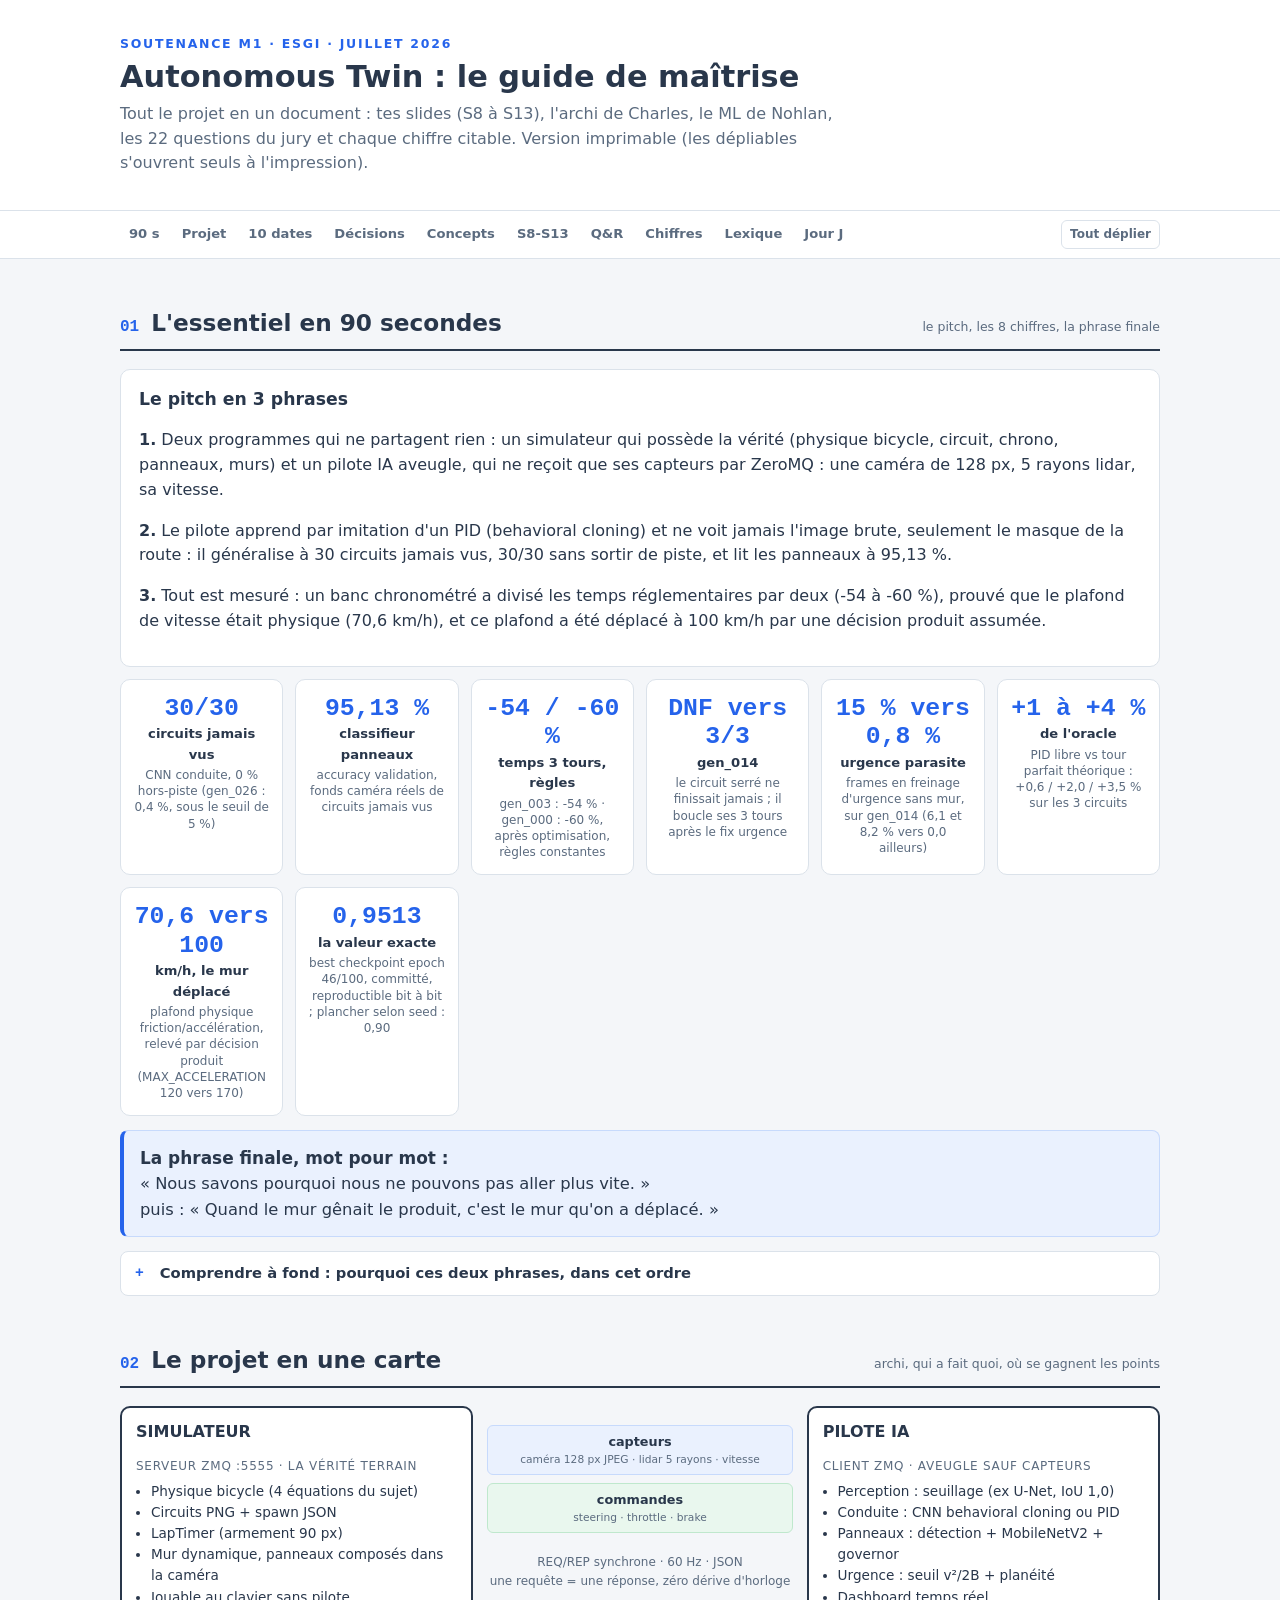
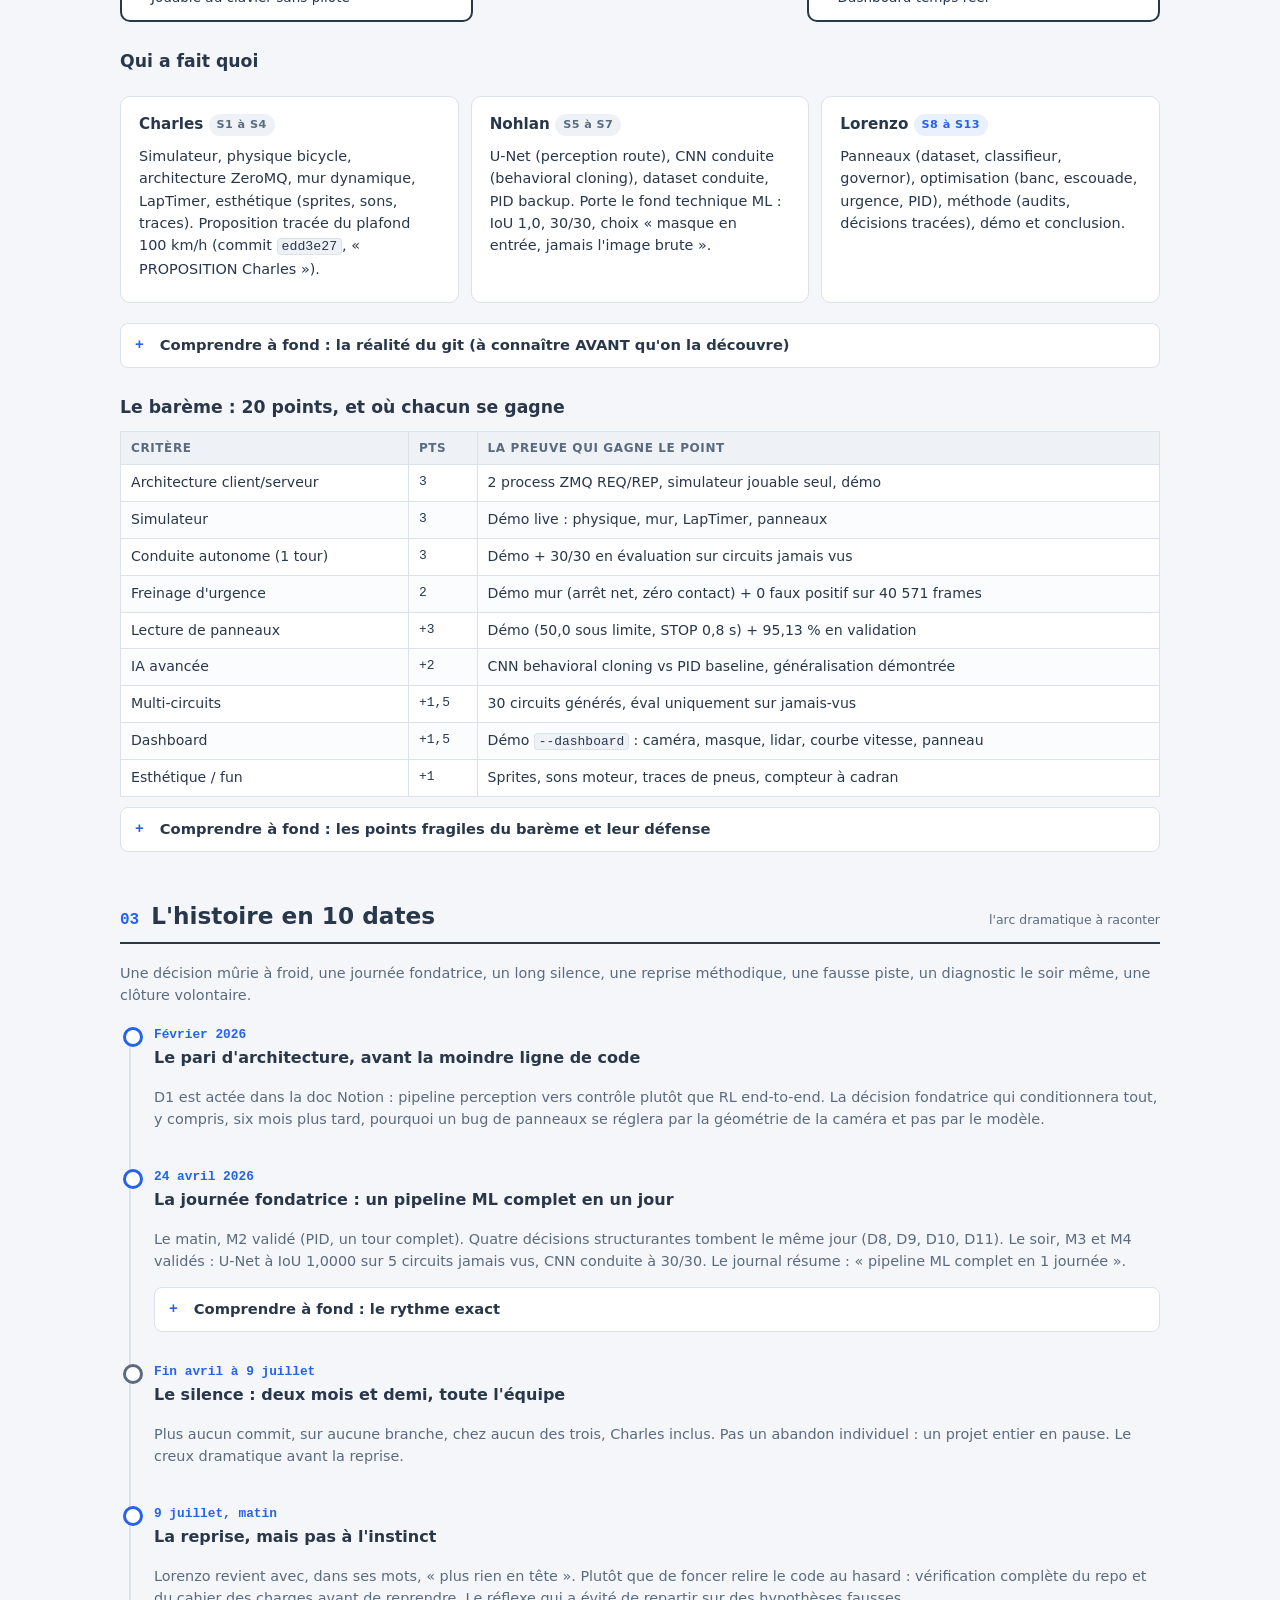
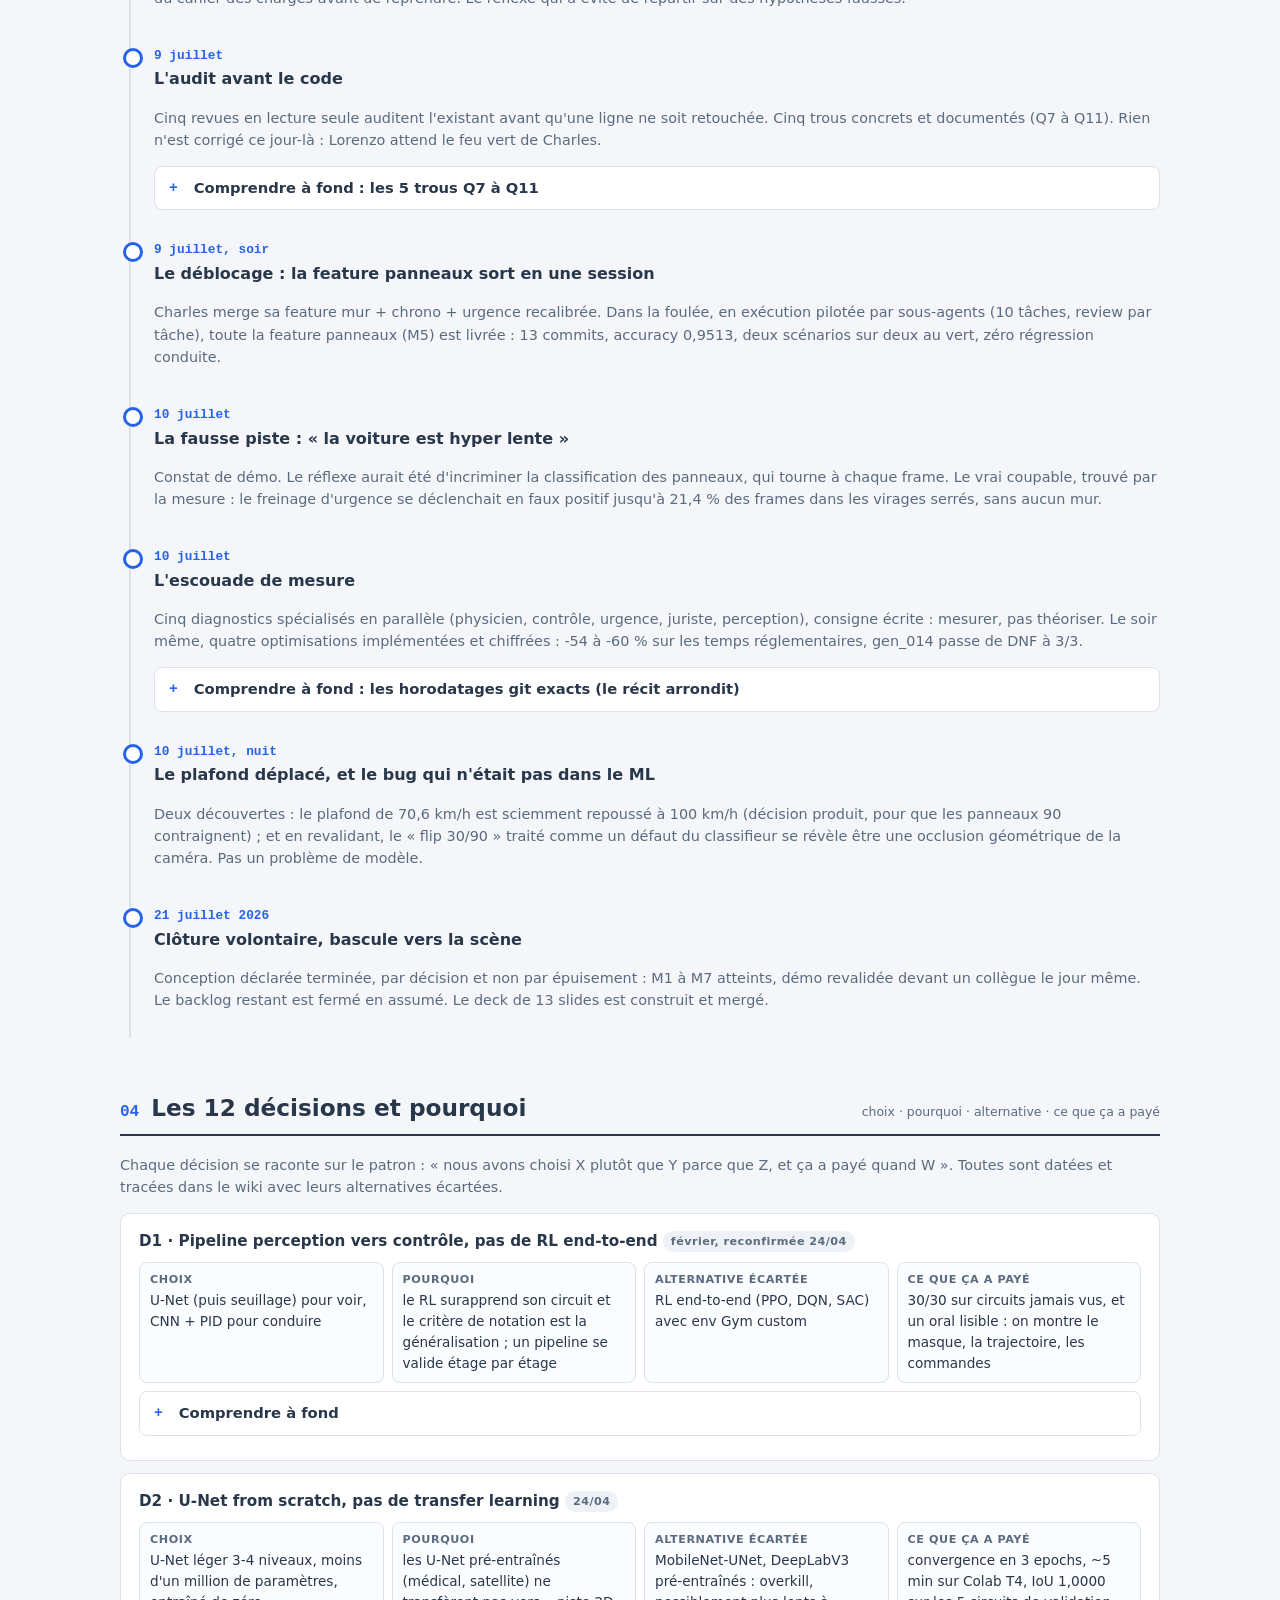
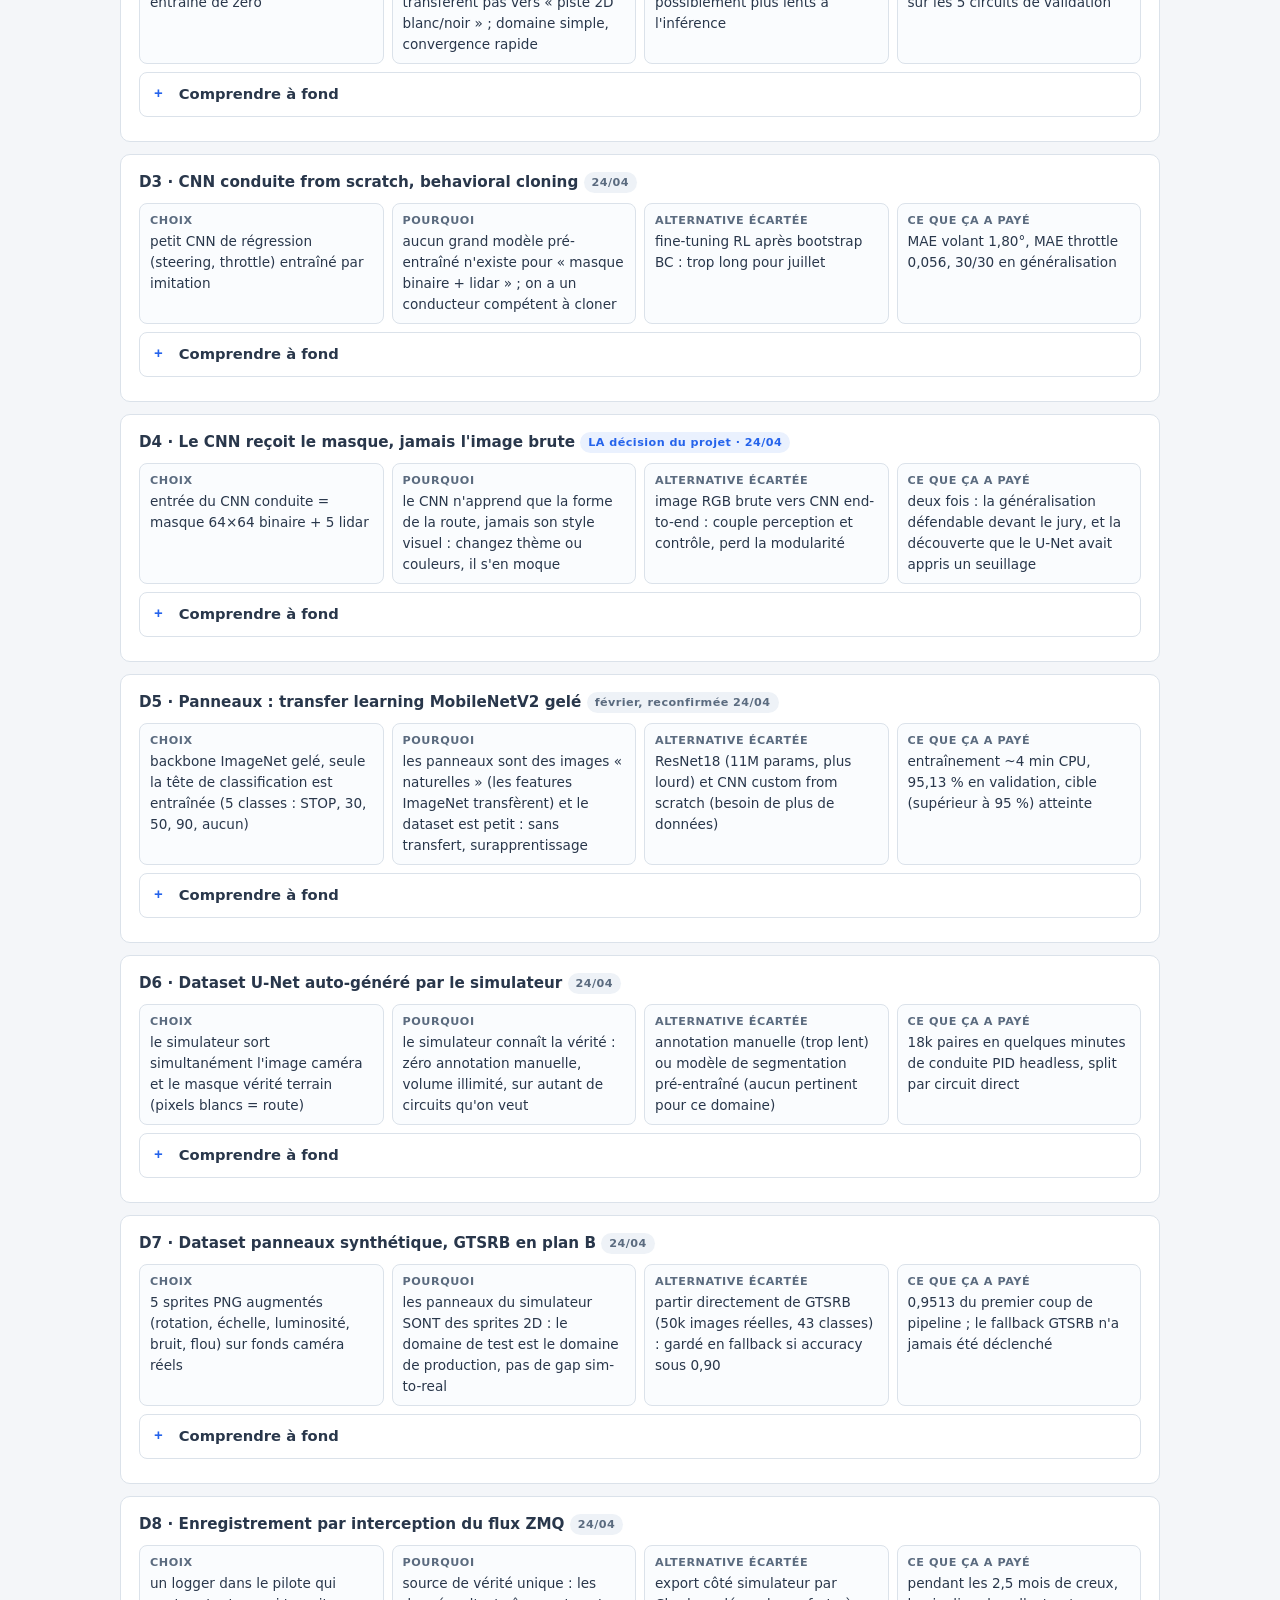
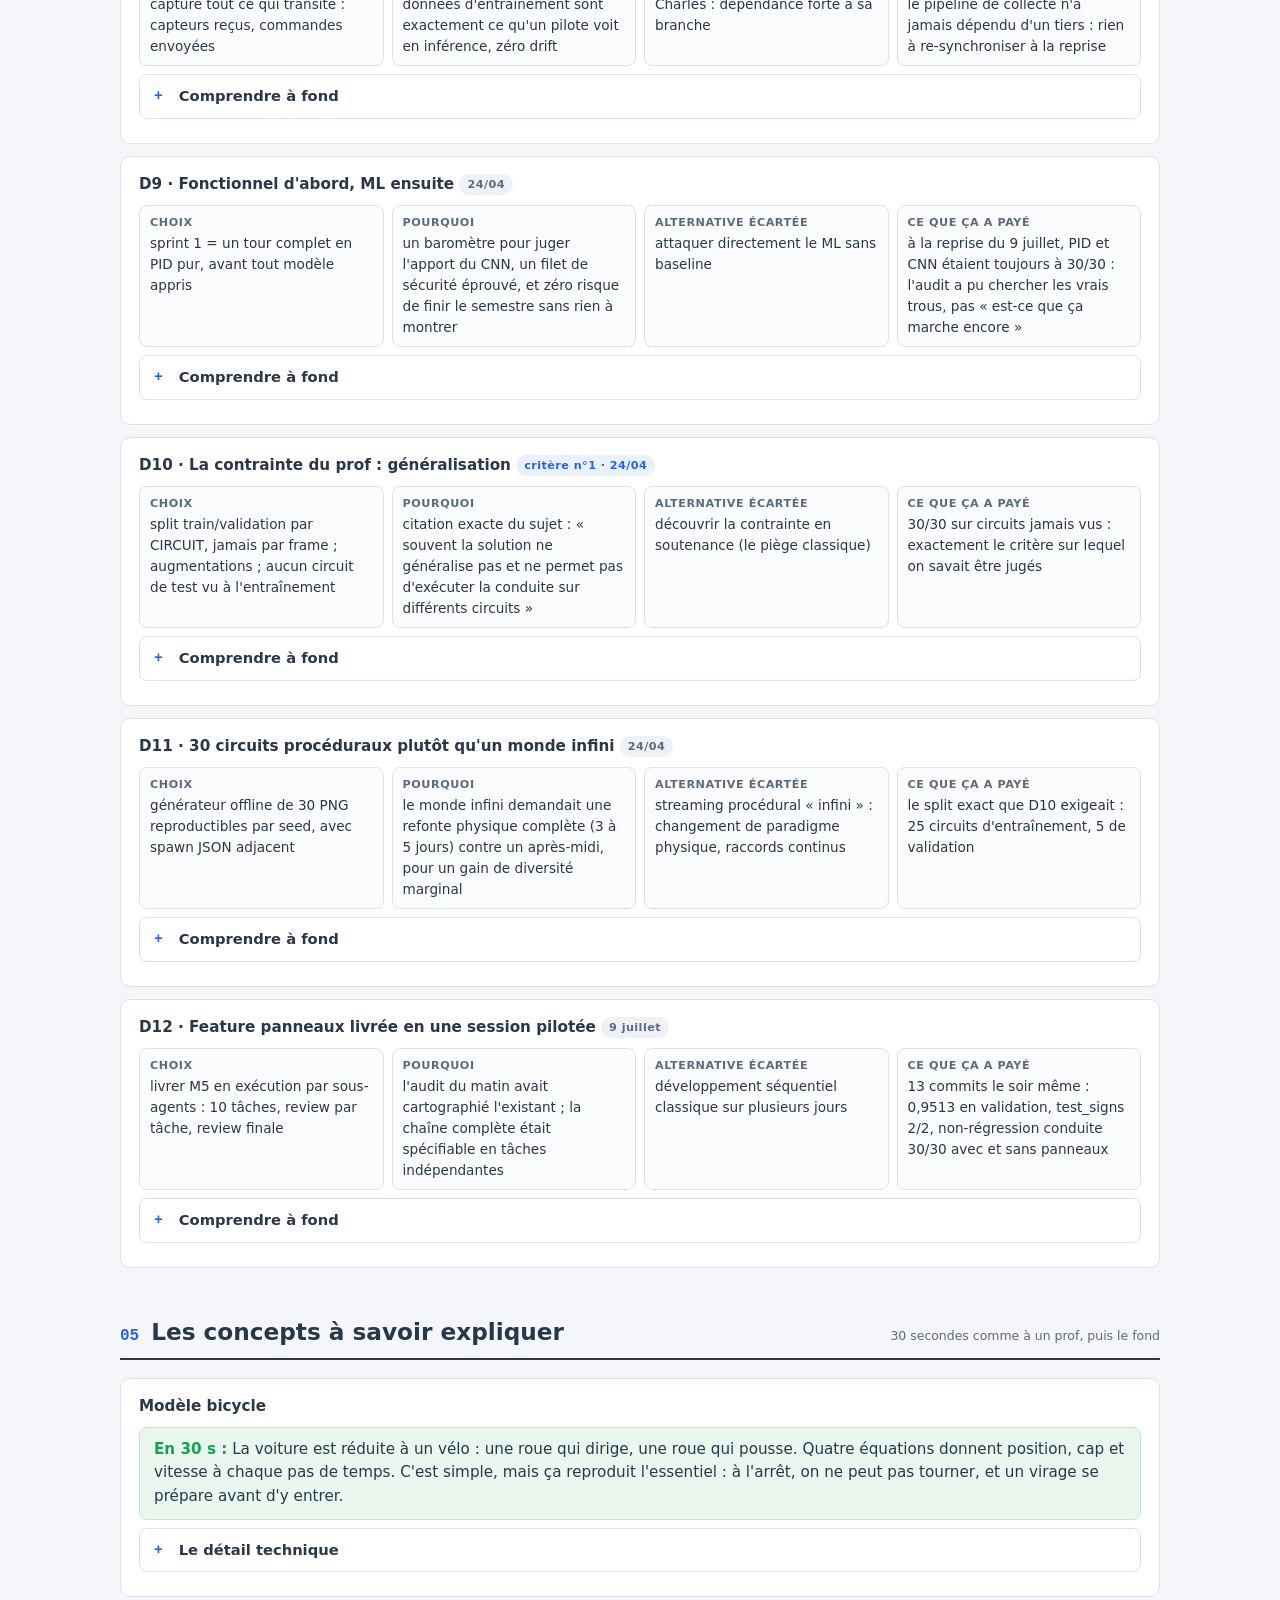
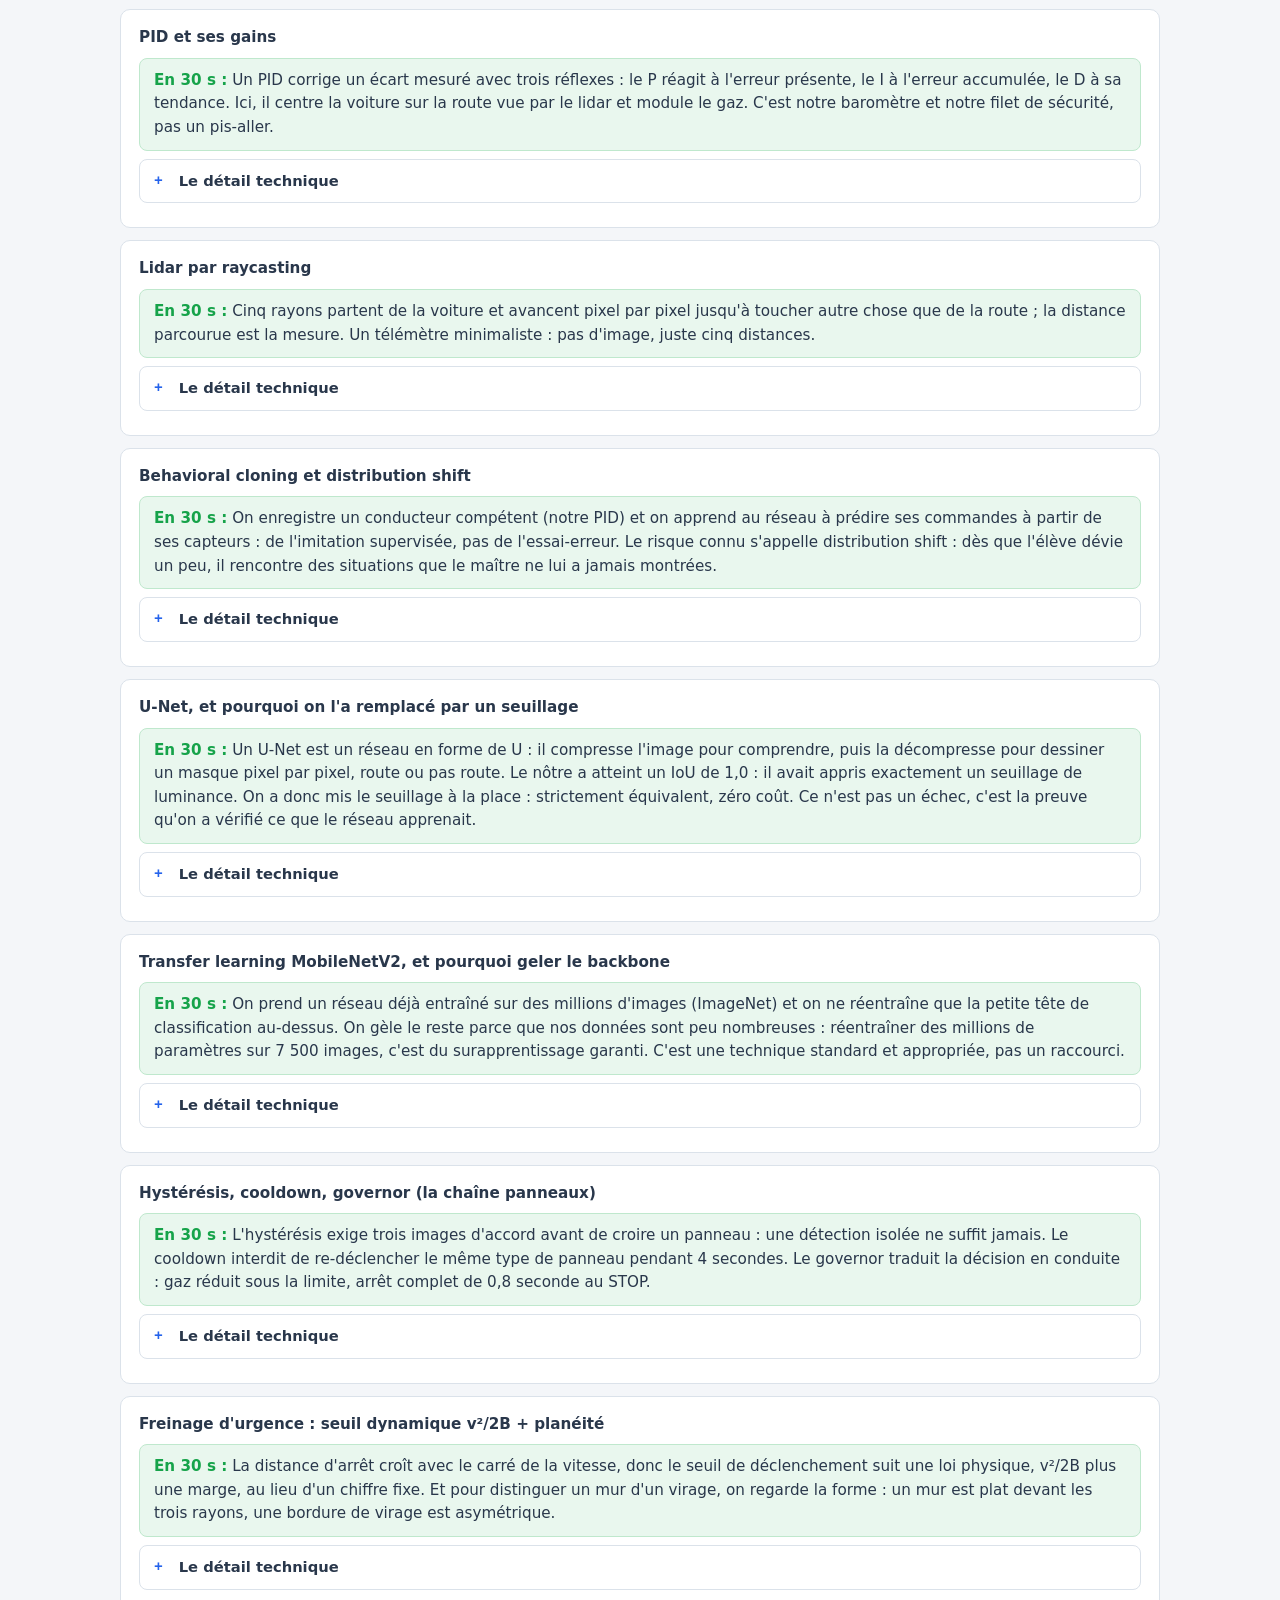
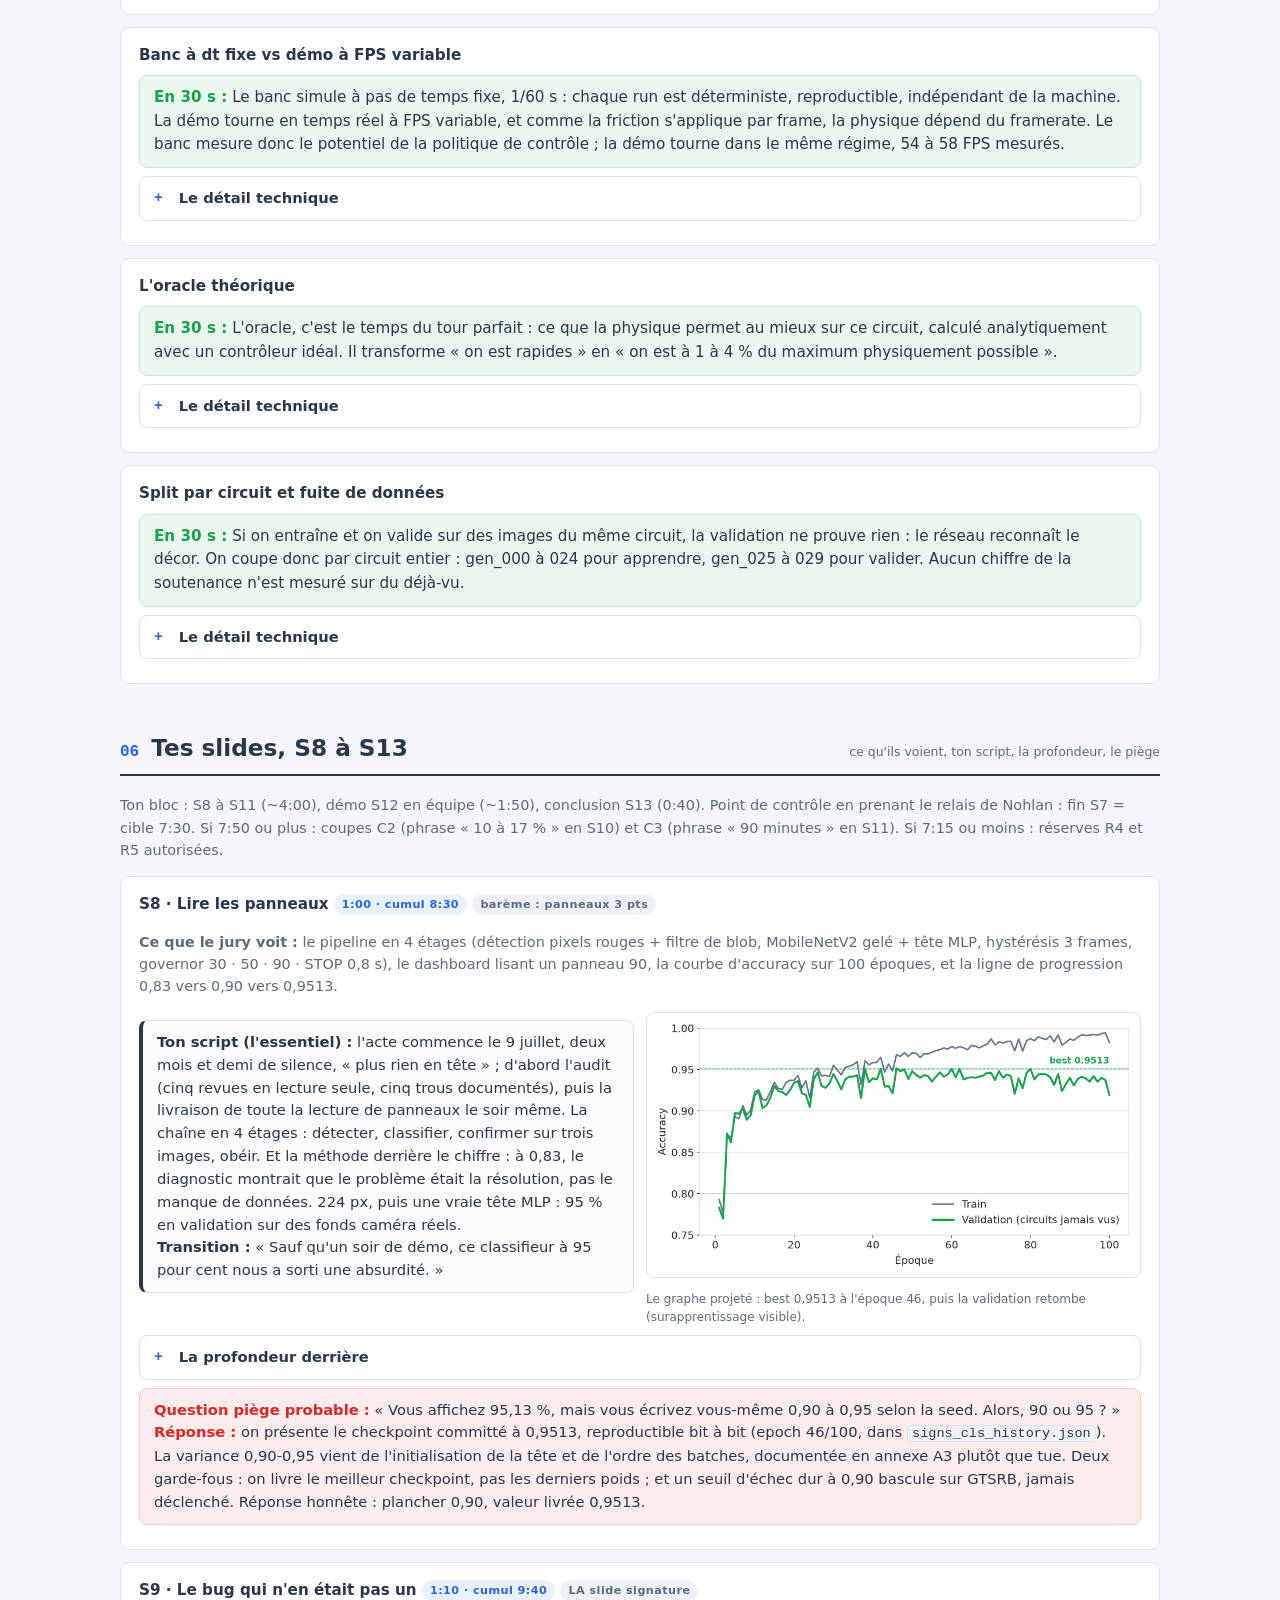
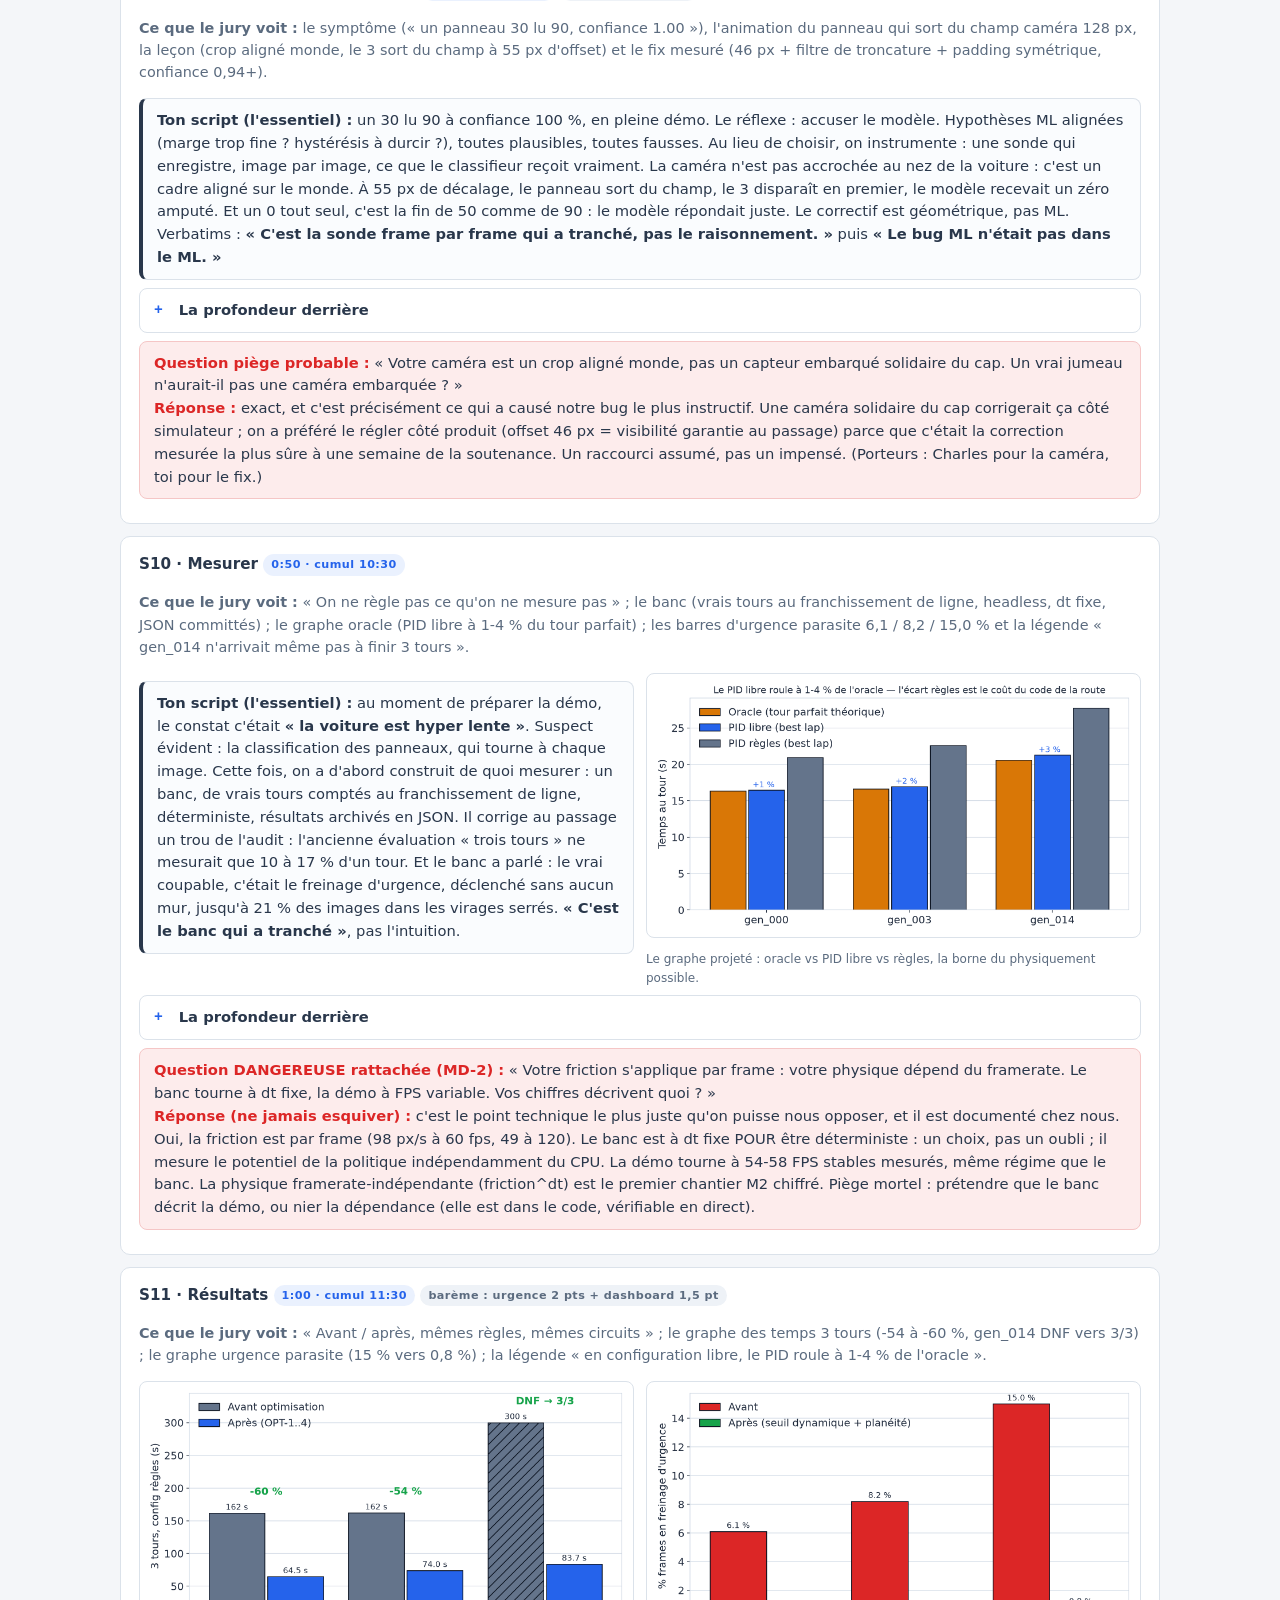
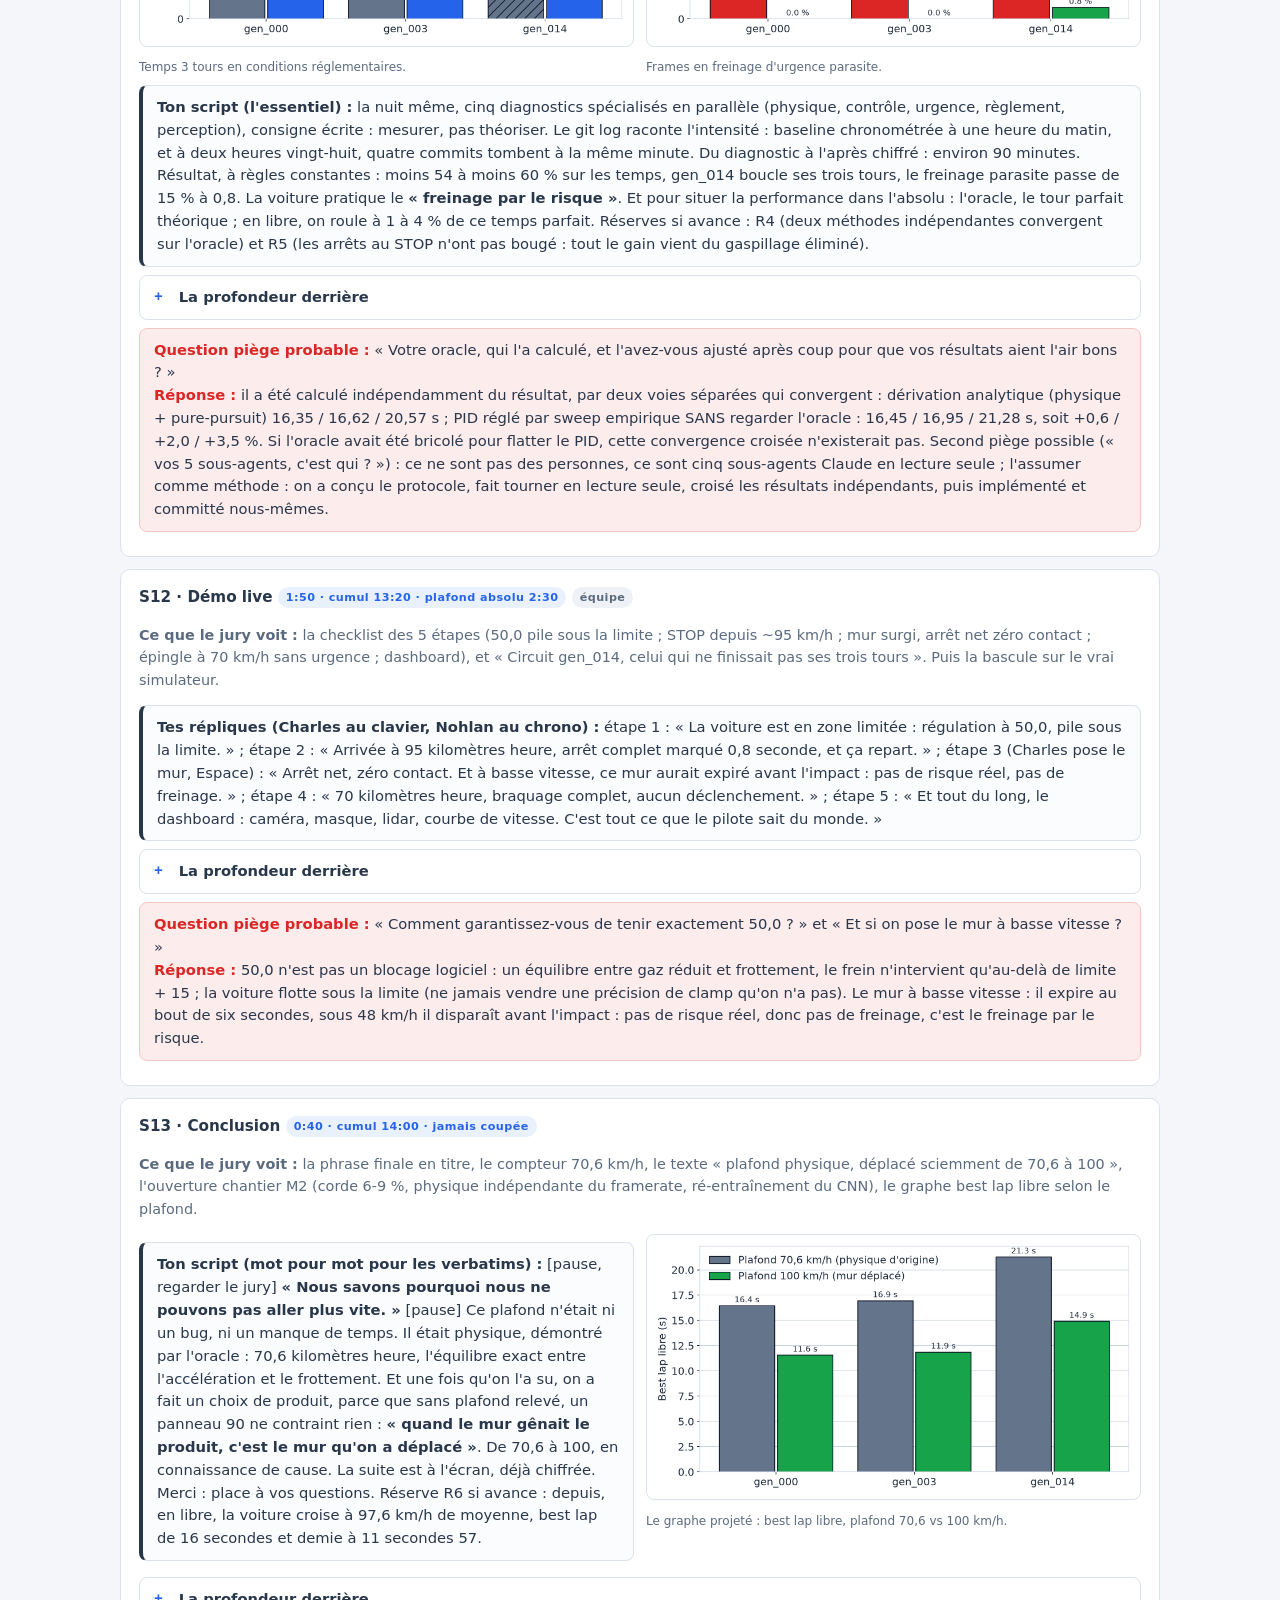
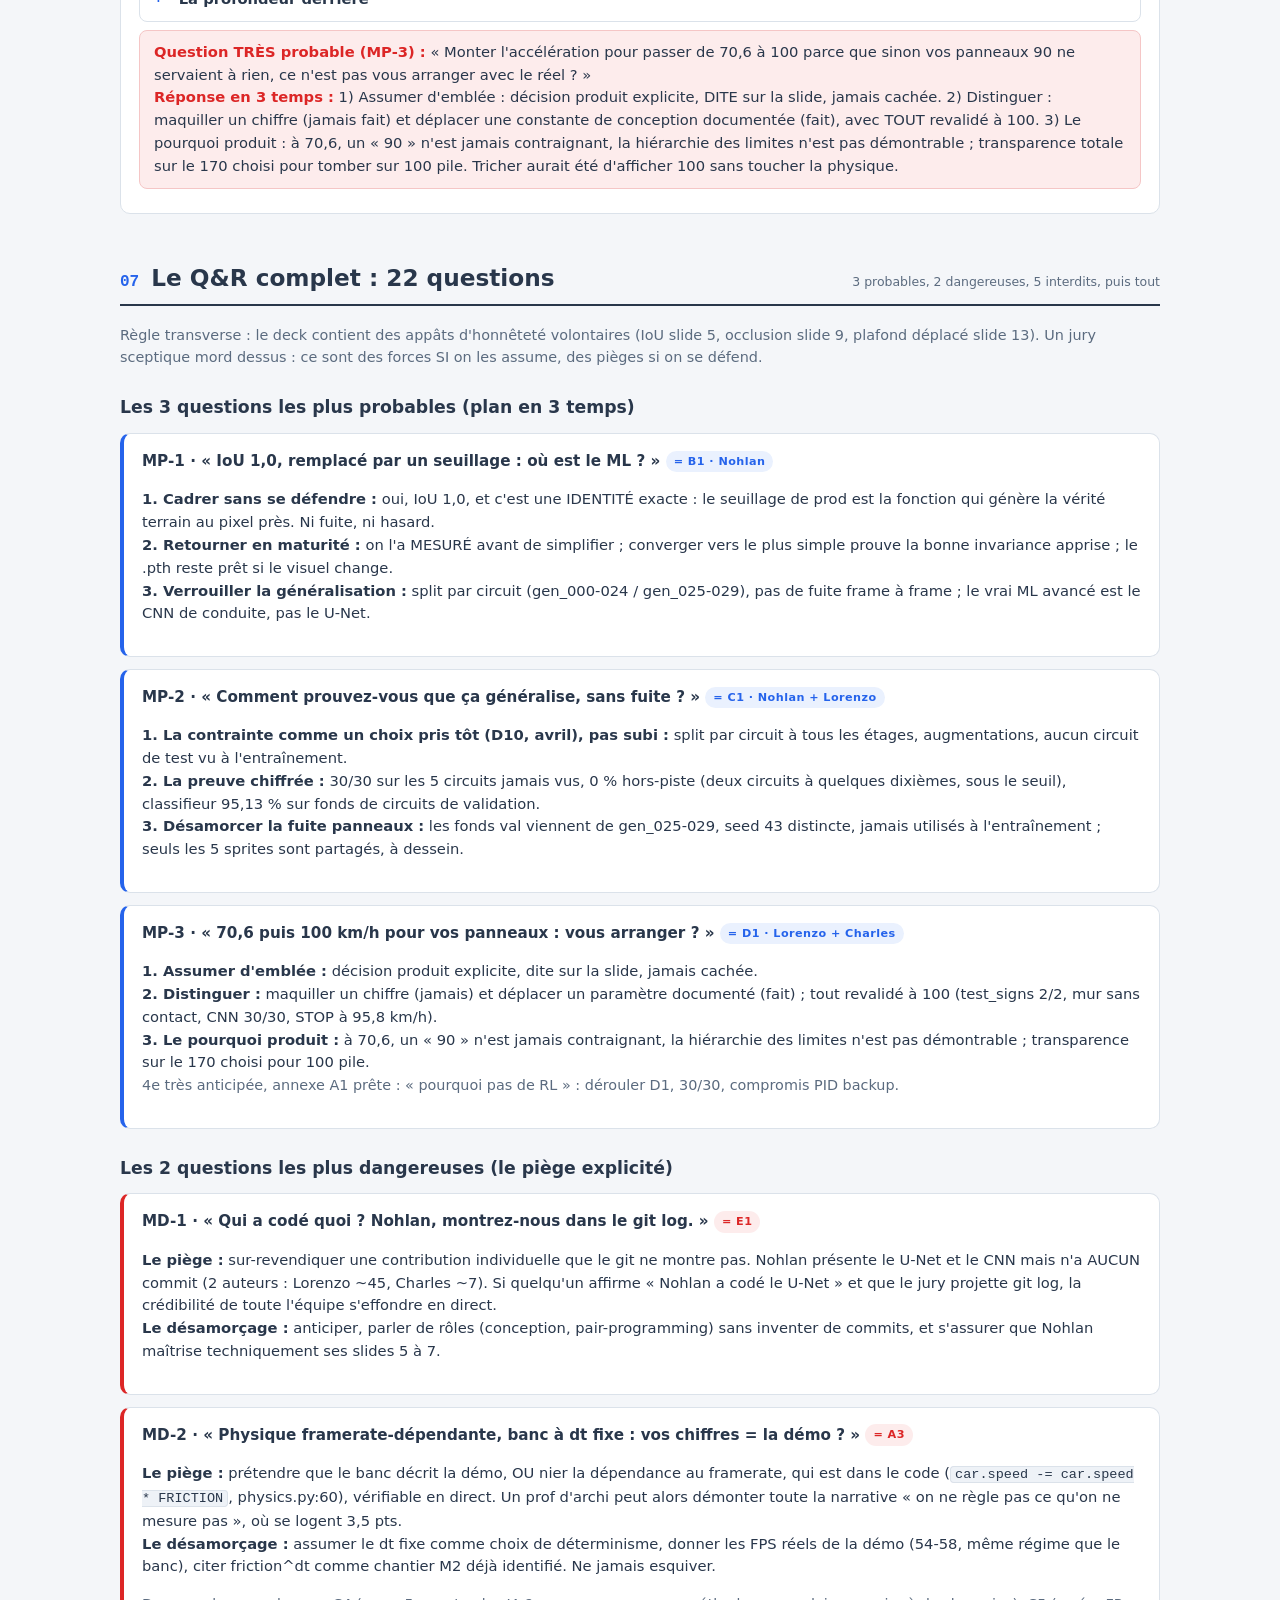
==== docs/soutenance/GUIDE.html @ c8ef02fc "docs(soutenance): GUIDE.html -- le guide de maitrise complet pour la soutenance Page HTML autonome (" ====
<!doctype html>
<html lang="fr">
<head>
<meta charset="utf-8">
<meta name="viewport" content="width=device-width, initial-scale=1.0">
<title>Guide de maîtrise · Soutenance Autonomous Twin</title>
<link rel="icon" href="data:,">
<style>
:root{
  --bg:#f4f6f9; --card:#ffffff; --ink:#29374b; --muted:#5b6b7f;
  --line:#dbe2ea; --accent:#2563eb; --accent-soft:#eaf1fe;
  --ok:#16a34a; --ok-soft:#e9f7ee; --bad:#dc2626; --bad-soft:#fdecec;
  --warn:#b45309; --warn-soft:#fdf3e3;
}
*{box-sizing:border-box}
html{scroll-behavior:smooth}
body{margin:0;background:var(--bg);color:var(--ink);
  font:16px/1.55 system-ui,-apple-system,"Segoe UI",Roboto,Arial,sans-serif}
code,.mono{font-family:Consolas,"Cascadia Mono","Courier New",monospace;font-size:.92em}
code{background:#eef2f7;border:1px solid var(--line);border-radius:4px;padding:0 .3em}
a{color:var(--accent);text-decoration:none}
a:hover{text-decoration:underline}
.wrap{max-width:1080px;margin:0 auto;padding:0 20px 80px}

/* ---------- header ---------- */
header.top{padding:34px 0 18px;border-bottom:1px solid var(--line);background:var(--card)}
header.top .wrap{padding-bottom:0}
.kicker{font-size:.78rem;letter-spacing:.14em;text-transform:uppercase;color:var(--accent);font-weight:700;margin:0 0 6px}
h1{font-size:1.9rem;line-height:1.2;margin:0 0 6px}
.lead{color:var(--muted);margin:0 0 16px;max-width:70ch}

/* ---------- nav ---------- */
nav.sticky{position:sticky;top:0;z-index:50;background:rgba(255,255,255,.96);
  border-bottom:1px solid var(--line);backdrop-filter:blur(4px)}
nav.sticky .inner{max-width:1080px;margin:0 auto;padding:8px 20px;display:flex;gap:4px;
  align-items:center;overflow-x:auto;white-space:nowrap}
nav.sticky a{font-size:.82rem;font-weight:600;color:var(--muted);padding:5px 9px;border-radius:6px}
nav.sticky a:hover{background:var(--accent-soft);color:var(--accent);text-decoration:none}
nav.sticky button{margin-left:auto;font:inherit;font-size:.75rem;font-weight:600;color:var(--muted);
  background:none;border:1px solid var(--line);border-radius:6px;padding:4px 8px;cursor:pointer}
nav.sticky button:hover{color:var(--accent);border-color:var(--accent)}

/* ---------- sections ---------- */
section.bloc{margin-top:46px;scroll-margin-top:64px}
.numtitre{display:flex;align-items:baseline;gap:12px;border-bottom:2px solid var(--ink);padding-bottom:8px;margin-bottom:18px}
.numtitre .n{font-family:Consolas,monospace;font-weight:700;color:var(--accent);font-size:1rem}
.numtitre h2{margin:0;font-size:1.45rem}
.numtitre .obj{margin-left:auto;font-size:.78rem;color:var(--muted);font-weight:500;display:none}
@media(min-width:760px){.numtitre .obj{display:block}}
h3{font-size:1.08rem;margin:26px 0 10px}
h4{font-size:.95rem;margin:18px 0 8px}

/* ---------- cartes ---------- */
.carte{background:var(--card);border:1px solid var(--line);border-radius:10px;padding:16px 18px;margin:12px 0}
.grille{display:grid;gap:12px}
.g2{grid-template-columns:repeat(auto-fit,minmax(300px,1fr))}
.g3{grid-template-columns:repeat(auto-fit,minmax(230px,1fr))}
.g4{grid-template-columns:repeat(auto-fit,minmax(160px,1fr))}

/* chiffres d'or */
.chiffre{background:var(--card);border:1px solid var(--line);border-radius:10px;
  padding:14px 12px;text-align:center;display:flex;flex-direction:column;gap:2px}
.chiffre .v{font-family:Consolas,monospace;font-weight:700;font-size:1.55rem;color:var(--accent);line-height:1.15}
.chiffre .l{font-weight:700;font-size:.82rem}
.chiffre .c{font-size:.75rem;color:var(--muted);line-height:1.35}

/* punchline / citation */
.punch{background:var(--accent-soft);border:1px solid #c7dafc;border-left:4px solid var(--accent);
  border-radius:8px;padding:14px 16px;margin:14px 0;font-size:1.02rem}
.punch strong{font-size:1.06rem}
blockquote{margin:10px 0;padding:8px 14px;border-left:3px solid var(--line);color:var(--muted);font-style:italic}

/* badges */
.badge{display:inline-block;font-size:.7rem;font-weight:700;letter-spacing:.04em;
  padding:2px 8px;border-radius:99px;vertical-align:middle}
.b-blue{background:var(--accent-soft);color:var(--accent)}
.b-ok{background:var(--ok-soft);color:var(--ok)}
.b-bad{background:var(--bad-soft);color:var(--bad)}
.b-warn{background:var(--warn-soft);color:var(--warn)}
.b-gris{background:#eef2f7;color:var(--muted)}

/* ---------- details ---------- */
details{background:var(--card);border:1px solid var(--line);border-radius:8px;margin:8px 0;padding:0}
details summary{cursor:pointer;list-style:none;padding:10px 14px;font-weight:600;font-size:.92rem;
  display:flex;align-items:center;gap:10px}
details summary::-webkit-details-marker{display:none}
details summary::before{content:"+";font-family:Consolas,monospace;font-weight:700;color:var(--accent);
  width:1em;display:inline-block;transition:transform .15s;flex-shrink:0}
details[open] summary::before{transform:rotate(45deg)}
details summary:hover{background:#f7fafd;border-radius:8px}
details .corps{padding:2px 16px 14px 16px;font-size:.92rem;border-top:1px dashed var(--line)}
details .corps p{margin:.6em 0}
details.q summary{font-weight:600}
details .corps ul{margin:.4em 0;padding-left:1.2em}

/* ---------- tableaux ---------- */
.scroll{overflow-x:auto;margin:10px 0}
table{border-collapse:collapse;width:100%;font-size:.88rem;background:var(--card)}
th{background:#eef2f7;text-align:left;font-size:.75rem;text-transform:uppercase;letter-spacing:.05em;color:var(--muted)}
th,td{border:1px solid var(--line);padding:7px 10px;vertical-align:top}
tbody tr:nth-child(even){background:#fafcfe}
td .mono,th .mono{white-space:nowrap}

/* ---------- timeline ---------- */
.timeline{list-style:none;margin:14px 0;padding:0;position:relative}
.timeline::before{content:"";position:absolute;left:9px;top:6px;bottom:6px;width:2px;background:var(--line)}
.timeline li{position:relative;padding:0 0 18px 34px}
.timeline li::before{content:"";position:absolute;left:3px;top:6px;width:14px;height:14px;border-radius:50%;
  background:var(--card);border:3px solid var(--accent)}
.timeline li.creux::before{border-color:var(--muted)}
.timeline .tdate{font-family:Consolas,monospace;font-size:.8rem;font-weight:700;color:var(--accent)}
.timeline .ttitre{font-weight:700;margin:1px 0 3px}
.timeline .tjoue{font-size:.9rem;color:var(--muted)}

/* ---------- schéma archi ---------- */
.schema{display:flex;align-items:stretch;gap:0;margin:14px 0;flex-wrap:wrap}
.schema .boite{flex:1 1 220px;background:var(--card);border:2px solid var(--ink);border-radius:10px;padding:12px 14px}
.schema .boite h4{margin:0 0 4px;font-size:1rem}
.schema .boite .role{font-size:.75rem;color:var(--muted);text-transform:uppercase;letter-spacing:.06em;margin-bottom:6px}
.schema .boite ul{margin:0;padding-left:1.1em;font-size:.85rem}
.schema .canal{flex:1 1 200px;display:flex;flex-direction:column;justify-content:center;gap:8px;padding:6px 14px;min-width:190px}
.schema .flux{border-radius:6px;padding:6px 10px;font-size:.8rem;text-align:center;font-weight:600}
.schema .flux small{display:block;font-weight:400;color:var(--muted)}
.schema .f-cap{background:var(--accent-soft);border:1px solid #c7dafc}
.schema .f-cmd{background:var(--ok-soft);border:1px solid #bfe8cd}
.schema .hz{font-size:.75rem;text-align:center;color:var(--muted)}

/* décisions */
.dec .quatre{display:grid;grid-template-columns:repeat(auto-fit,minmax(210px,1fr));gap:8px;margin:8px 0 4px}
.dec .case{background:#fafcfe;border:1px solid var(--line);border-radius:8px;padding:8px 10px;font-size:.85rem}
.dec .case b{display:block;font-size:.7rem;text-transform:uppercase;letter-spacing:.05em;color:var(--muted);margin-bottom:2px}
.dec h4{margin:0}

/* concepts / slides */
.c30{background:var(--ok-soft);border:1px solid #bfe8cd;border-radius:8px;padding:10px 14px;font-size:.95rem;margin:8px 0}
.c30 b{color:var(--ok)}
.piege{background:var(--bad-soft);border:1px solid #f5c6c6;border-radius:8px;padding:10px 14px;font-size:.92rem;margin:8px 0}
.piege b{color:var(--bad)}
.script{background:#fafcfe;border:1px solid var(--line);border-left:4px solid var(--ink);border-radius:8px;padding:10px 14px;font-size:.92rem;margin:8px 0}
.voit{font-size:.9rem;color:var(--muted)}
img.illu{max-width:100%;height:auto;border:1px solid var(--line);border-radius:8px;background:#fff}
.illu-cap{font-size:.75rem;color:var(--muted);margin:4px 0 0}

/* lexique */
.lex{display:grid;grid-template-columns:repeat(auto-fill,minmax(310px,1fr));gap:8px}
.lex .terme{background:var(--card);border:1px solid var(--line);border-radius:8px;padding:8px 12px;font-size:.88rem}
.lex .terme b{color:var(--accent)}

/* alertes jour J */
.alerte{border:1px solid #f5c6c6;border-left:5px solid var(--bad);background:var(--card);border-radius:8px;padding:12px 16px;margin:10px 0}
.alerte h4{margin:0 0 6px;color:var(--bad)}
.alerte .tenir{background:var(--ok-soft);border-radius:6px;padding:8px 10px;font-size:.9rem;margin-top:8px}
.alerte .tenir b{color:var(--ok)}
ul.check{list-style:none;padding:0}
ul.check li{padding:4px 0 4px 26px;position:relative}
ul.check li::before{content:"";position:absolute;left:2px;top:9px;width:12px;height:12px;
  border:2px solid var(--accent);border-radius:3px}

/* ---------- print ---------- */
@media print{
  nav.sticky,header.top .lead{display:none}
  body{background:#fff;font-size:12px}
  .carte,details,.chiffre{break-inside:avoid}
  details summary{list-style:none}
  details summary::before{content:""}
  details::details-content{content-visibility:visible!important;display:block!important;height:auto!important}
  a{color:inherit}
}
</style>
</head>
<body>

<header class="top">
  <div class="wrap">
    <p class="kicker">Soutenance M1 · ESGI · Juillet 2026</p>
    <h1>Autonomous Twin : le guide de maîtrise</h1>
    <p class="lead">Tout le projet en un document : tes slides (S8 à S13), l'archi de Charles, le ML de Nohlan,
    les 22 questions du jury et chaque chiffre citable. Version imprimable (les dépliables s'ouvrent seuls à l'impression).</p>
  </div>
</header>

<nav class="sticky">
  <div class="inner">
    <a href="#essentiel">90 s</a>
    <a href="#projet">Projet</a>
    <a href="#dates">10 dates</a>
    <a href="#decisions">Décisions</a>
    <a href="#concepts">Concepts</a>
    <a href="#slides">S8-S13</a>
    <a href="#qr">Q&amp;R</a>
    <a href="#chiffres">Chiffres</a>
    <a href="#lexique">Lexique</a>
    <a href="#jourj">Jour J</a>
    <button type="button" id="btn-deplier">Tout déplier</button>
  </div>
</nav>

<div class="wrap">

<!-- ================================================================ -->
<section class="bloc" id="essentiel">
  <div class="numtitre"><span class="n">01</span><h2>L'essentiel en 90 secondes</h2><span class="obj">le pitch, les 8 chiffres, la phrase finale</span></div>

  <div class="carte">
    <h3 style="margin-top:0">Le pitch en 3 phrases</h3>
    <p><strong>1.</strong> Deux programmes qui ne partagent rien : un simulateur qui possède la vérité (physique bicycle, circuit, chrono, panneaux, murs) et un pilote IA aveugle, qui ne reçoit que ses capteurs par ZeroMQ : une caméra de 128 px, 5 rayons lidar, sa vitesse.</p>
    <p><strong>2.</strong> Le pilote apprend par imitation d'un PID (behavioral cloning) et ne voit jamais l'image brute, seulement le masque de la route : il généralise à 30 circuits jamais vus, 30/30 sans sortir de piste, et lit les panneaux à 95,13 %.</p>
    <p><strong>3.</strong> Tout est mesuré : un banc chronométré a divisé les temps réglementaires par deux (-54 à -60 %), prouvé que le plafond de vitesse était physique (70,6 km/h), et ce plafond a été déplacé à 100 km/h par une décision produit assumée.</p>
  </div>

  <div class="grille g4">
    <div class="chiffre"><span class="v">30/30</span><span class="l">circuits jamais vus</span><span class="c">CNN conduite, 0 % hors-piste (gen_026 : 0,4 %, sous le seuil de 5 %)</span></div>
    <div class="chiffre"><span class="v">95,13 %</span><span class="l">classifieur panneaux</span><span class="c">accuracy validation, fonds caméra réels de circuits jamais vus</span></div>
    <div class="chiffre"><span class="v">-54 / -60 %</span><span class="l">temps 3 tours, règles</span><span class="c">gen_003 : -54 % · gen_000 : -60 %, après optimisation, règles constantes</span></div>
    <div class="chiffre"><span class="v">DNF vers 3/3</span><span class="l">gen_014</span><span class="c">le circuit serré ne finissait jamais ; il boucle ses 3 tours après le fix urgence</span></div>
    <div class="chiffre"><span class="v">15 % vers 0,8 %</span><span class="l">urgence parasite</span><span class="c">frames en freinage d'urgence sans mur, sur gen_014 (6,1 et 8,2 % vers 0,0 ailleurs)</span></div>
    <div class="chiffre"><span class="v">+1 à +4 %</span><span class="l">de l'oracle</span><span class="c">PID libre vs tour parfait théorique : +0,6 / +2,0 / +3,5 % sur les 3 circuits</span></div>
    <div class="chiffre"><span class="v">70,6 vers 100</span><span class="l">km/h, le mur déplacé</span><span class="c">plafond physique friction/accélération, relevé par décision produit (MAX_ACCELERATION 120 vers 170)</span></div>
    <div class="chiffre"><span class="v">0,9513</span><span class="l">la valeur exacte</span><span class="c">best checkpoint epoch 46/100, committé, reproductible bit à bit ; plancher selon seed : 0,90</span></div>
  </div>

  <div class="punch">
    <strong>La phrase finale, mot pour mot :</strong><br>
    « Nous savons pourquoi nous ne pouvons pas aller plus vite. »<br>
    puis : « Quand le mur gênait le produit, c'est le mur qu'on a déplacé. »
  </div>

  <details>
    <summary>Comprendre à fond : pourquoi ces deux phrases, dans cet ordre</summary>
    <div class="corps">
      <p>La première pose que le plafond est <b>physique et mesuré</b> (équilibre friction/accélération, démontré par l'oracle : le PID libre colle à 1-4 % du tour parfait), pas un manque de temps ni un bug. La seconde raconte la <b>décision produit consciente</b> : à 70,6 km/h, un panneau « 90 » n'est jamais contraignant, donc la hiérarchie des limites (30/50/90) n'est pas démontrable ; on a relevé le plafond à 100 km/h et tout revalidé (test_signs 2/2, arrêt au mur sans contact, CNN 30/30, STOP depuis 95,8 km/h).</p>
      <p>L'arc en une respiration : on a trouvé le mur, on l'a mesuré, et on a choisi de le déplacer plutôt que de prétendre qu'il n'existait pas. L'écart restant en conditions réglementaires est le coût <b>légitime</b> des règles : s'arrêter à un STOP coûte de l'énergie cinétique.</p>
    </div>
  </details>
</section>

<!-- ================================================================ -->
<section class="bloc" id="projet">
  <div class="numtitre"><span class="n">02</span><h2>Le projet en une carte</h2><span class="obj">archi, qui a fait quoi, où se gagnent les points</span></div>

  <div class="schema">
    <div class="boite">
      <h4>SIMULATEUR</h4>
      <p class="role">serveur ZMQ :5555 · la vérité terrain</p>
      <ul>
        <li>Physique bicycle (4 équations du sujet)</li>
        <li>Circuits PNG + spawn JSON</li>
        <li>LapTimer (armement 90 px)</li>
        <li>Mur dynamique, panneaux composés dans la caméra</li>
        <li>Jouable au clavier sans pilote</li>
      </ul>
    </div>
    <div class="canal">
      <div class="flux f-cap">capteurs<small>caméra 128 px JPEG · lidar 5 rayons · vitesse</small></div>
      <div class="flux f-cmd">commandes<small>steering · throttle · brake</small></div>
      <p class="hz">REQ/REP synchrone · 60 Hz · JSON<br>une requête = une réponse, zéro dérive d'horloge</p>
    </div>
    <div class="boite">
      <h4>PILOTE IA</h4>
      <p class="role">client ZMQ · aveugle sauf capteurs</p>
      <ul>
        <li>Perception : seuillage (ex U-Net, IoU 1,0)</li>
        <li>Conduite : CNN behavioral cloning ou PID</li>
        <li>Panneaux : détection + MobileNetV2 + governor</li>
        <li>Urgence : seuil v²/2B + planéité</li>
        <li>Dashboard temps réel</li>
      </ul>
    </div>
  </div>

  <h3>Qui a fait quoi</h3>
  <div class="grille g3">
    <div class="carte">
      <h4 style="margin-top:0">Charles <span class="badge b-gris">S1 à S4</span></h4>
      <p style="font-size:.9rem;margin:6px 0">Simulateur, physique bicycle, architecture ZeroMQ, mur dynamique, LapTimer, esthétique (sprites, sons, traces). Proposition tracée du plafond 100 km/h (commit <code>edd3e27</code>, « PROPOSITION Charles »).</p>
    </div>
    <div class="carte">
      <h4 style="margin-top:0">Nohlan <span class="badge b-gris">S5 à S7</span></h4>
      <p style="font-size:.9rem;margin:6px 0">U-Net (perception route), CNN conduite (behavioral cloning), dataset conduite, PID backup. Porte le fond technique ML : IoU 1,0, 30/30, choix « masque en entrée, jamais l'image brute ».</p>
    </div>
    <div class="carte">
      <h4 style="margin-top:0">Lorenzo <span class="badge b-blue">S8 à S13</span></h4>
      <p style="font-size:.9rem;margin:6px 0">Panneaux (dataset, classifieur, governor), optimisation (banc, escouade, urgence, PID), méthode (audits, décisions tracées), démo et conclusion.</p>
    </div>
  </div>

  <details>
    <summary>Comprendre à fond : la réalité du git (à connaître AVANT qu'on la découvre)</summary>
    <div class="corps">
      <p>L'historique ne montre que <b>2 auteurs</b> sur 52 commits : Lorenzo (~45 commits) et Charles (~7). <b>Aucun commit signé Nohlan</b> : le travail ML a transité par la machine et l'identité de Lorenzo (pair-programming, commits groupés). Règle d'or : ne jamais revendiquer nominativement des commits qui n'existent pas. Nohlan présente sa contribution comme conception, design et pair-programming, et maîtrise techniquement ses slides 5 à 7. La réponse « qui a fait quoi » se cale à trois AVANT la répétition (voir Jour J, alerte 1).</p>
    </div>
  </details>

  <h3>Le barème : 20 points, et où chacun se gagne</h3>
  <div class="scroll"><table>
    <thead><tr><th>Critère</th><th>Pts</th><th>La preuve qui gagne le point</th></tr></thead>
    <tbody>
      <tr><td>Architecture client/serveur</td><td class="mono">3</td><td>2 process ZMQ REQ/REP, simulateur jouable seul, démo</td></tr>
      <tr><td>Simulateur</td><td class="mono">3</td><td>Démo live : physique, mur, LapTimer, panneaux</td></tr>
      <tr><td>Conduite autonome (1 tour)</td><td class="mono">3</td><td>Démo + 30/30 en évaluation sur circuits jamais vus</td></tr>
      <tr><td>Freinage d'urgence</td><td class="mono">2</td><td>Démo mur (arrêt net, zéro contact) + 0 faux positif sur 40 571 frames</td></tr>
      <tr><td>Lecture de panneaux</td><td class="mono">+3</td><td>Démo (50,0 sous limite, STOP 0,8 s) + 95,13 % en validation</td></tr>
      <tr><td>IA avancée</td><td class="mono">+2</td><td>CNN behavioral cloning vs PID baseline, généralisation démontrée</td></tr>
      <tr><td>Multi-circuits</td><td class="mono">+1,5</td><td>30 circuits générés, éval uniquement sur jamais-vus</td></tr>
      <tr><td>Dashboard</td><td class="mono">+1,5</td><td>Démo <code>--dashboard</code> : caméra, masque, lidar, courbe vitesse, panneau</td></tr>
      <tr><td>Esthétique / fun</td><td class="mono">+1</td><td>Sprites, sons moteur, traces de pneus, compteur à cadran</td></tr>
    </tbody>
  </table></div>
  <details>
    <summary>Comprendre à fond : les points fragiles du barème et leur défense</summary>
    <div class="corps">
      <ul>
        <li><b>IA avancée (2 pts)</b> : l'argument n'est pas le nombre de paramètres entraînés mais la chaîne complète : perception apprise, contrôle appris, généralisation démontrée sur données jamais vues, avec un PID baseline pour prouver l'apport (voir Q&amp;R E3).</li>
        <li><b>Dashboard (1,5 pt)</b> : ce n'est pas « du debug », c'est de l'explicabilité en temps réel : la preuve visuelle que le pilote perçoit et décide ce qu'on affirme. L'esthétique est comptée séparément (+1), on ne mélange pas (Q&amp;R D2).</li>
        <li><b>Freinage d'urgence (2 pts)</b> : toujours border la formulation : « zéro faux positif mesuré sur 40 571 frames de deux jeux, arrêt sans contact validé jusqu'à ~97 km/h ». Une mesure, jamais une garantie universelle.</li>
      </ul>
    </div>
  </details>
</section>

<!-- ================================================================ -->
<section class="bloc" id="dates">
  <div class="numtitre"><span class="n">03</span><h2>L'histoire en 10 dates</h2><span class="obj">l'arc dramatique à raconter</span></div>
  <p class="voit">Une décision mûrie à froid, une journée fondatrice, un long silence, une reprise méthodique, une fausse piste, un diagnostic le soir même, une clôture volontaire.</p>

  <ol class="timeline">
    <li>
      <span class="tdate">Février 2026</span>
      <p class="ttitre">Le pari d'architecture, avant la moindre ligne de code</p>
      <p class="tjoue">D1 est actée dans la doc Notion : pipeline perception vers contrôle plutôt que RL end-to-end. La décision fondatrice qui conditionnera tout, y compris, six mois plus tard, pourquoi un bug de panneaux se réglera par la géométrie de la caméra et pas par le modèle.</p>
    </li>
    <li>
      <span class="tdate">24 avril 2026</span>
      <p class="ttitre">La journée fondatrice : un pipeline ML complet en un jour</p>
      <p class="tjoue">Le matin, M2 validé (PID, un tour complet). Quatre décisions structurantes tombent le même jour (D8, D9, D10, D11). Le soir, M3 et M4 validés : U-Net à IoU 1,0000 sur 5 circuits jamais vus, CNN conduite à 30/30. Le journal résume : « pipeline ML complet en 1 journée ».</p>
      <details><summary>Comprendre à fond : le rythme exact</summary><div class="corps">
        <p>13 commits en 4 h 20 (08 h 27 à 12 h 47), trois milestones dans la matinée : PID qui boucle un tour propre (M2, 10 h 23), générateur procédural v1 puis v2 (10 h 41 à 10 h 55), banc PID headless (10 h 57), dataset + masque GT + notebook U-Net (11 h 09), CNN behavioral cloning (12 h 15), deux fix d'infra dont le timeout ZMQ 100 ms vers 5 s (12 h 47, 32 minutes après l'arrivée du CNN). Dataset conduite : 18k paires (15k train + 3k val). U-Net entraîné sur Colab T4 en ~5 min, convergence en 3 epochs.</p>
      </div></details>
    </li>
    <li class="creux">
      <span class="tdate">Fin avril à 9 juillet</span>
      <p class="ttitre">Le silence : deux mois et demi, toute l'équipe</p>
      <p class="tjoue">Plus aucun commit, sur aucune branche, chez aucun des trois, Charles inclus. Pas un abandon individuel : un projet entier en pause. Le creux dramatique avant la reprise.</p>
    </li>
    <li>
      <span class="tdate">9 juillet, matin</span>
      <p class="ttitre">La reprise, mais pas à l'instinct</p>
      <p class="tjoue">Lorenzo revient avec, dans ses mots, « plus rien en tête ». Plutôt que de foncer relire le code au hasard : vérification complète du repo et du cahier des charges avant de reprendre. Le réflexe qui a évité de repartir sur des hypothèses fausses.</p>
    </li>
    <li>
      <span class="tdate">9 juillet</span>
      <p class="ttitre">L'audit avant le code</p>
      <p class="tjoue">Cinq revues en lecture seule auditent l'existant avant qu'une ligne ne soit retouchée. Cinq trous concrets et documentés (Q7 à Q11). Rien n'est corrigé ce jour-là : Lorenzo attend le feu vert de Charles.</p>
      <details><summary>Comprendre à fond : les 5 trous Q7 à Q11</summary><div class="corps">
        <ul>
          <li><b>Q7</b> : l'éval « 3 tours » ne mesurait que 10 à 17 % d'un tour (durée fixe 15 s + distance odomètre, aucun compteur de tour dans le code).</li>
          <li><b>Q8</b> : DriveCNN documenté ~300k paramètres, réel 557 490, dont 94 % dans une seule couche Flatten vers Linear(4096, 128) non régularisée.</li>
          <li><b>Q9</b> : le frein n'a jamais été appris (brake=0 en dur) et l'urgence était dormante (seuil 10 px quasi désactivé).</li>
          <li><b>Q10</b> : les augmentations de généralisation promises par D10 pour le CNN conduite n'ont jamais été codées (seul le flip miroir existe).</li>
          <li><b>Q11</b> : risque d'intégration du mur côté simulateur (résolu proprement par Charles : classe Wall, source de vérité géométrique unique).</li>
        </ul>
      </div></details>
    </li>
    <li>
      <span class="tdate">9 juillet, soir</span>
      <p class="ttitre">Le déblocage : la feature panneaux sort en une session</p>
      <p class="tjoue">Charles merge sa feature mur + chrono + urgence recalibrée. Dans la foulée, en exécution pilotée par sous-agents (10 tâches, review par tâche), toute la feature panneaux (M5) est livrée : 13 commits, accuracy 0,9513, deux scénarios sur deux au vert, zéro régression conduite.</p>
    </li>
    <li>
      <span class="tdate">10 juillet</span>
      <p class="ttitre">La fausse piste : « la voiture est hyper lente »</p>
      <p class="tjoue">Constat de démo. Le réflexe aurait été d'incriminer la classification des panneaux, qui tourne à chaque frame. Le vrai coupable, trouvé par la mesure : le freinage d'urgence se déclenchait en faux positif jusqu'à 21,4 % des frames dans les virages serrés, sans aucun mur.</p>
    </li>
    <li>
      <span class="tdate">10 juillet</span>
      <p class="ttitre">L'escouade de mesure</p>
      <p class="tjoue">Cinq diagnostics spécialisés en parallèle (physicien, contrôle, urgence, juriste, perception), consigne écrite : mesurer, pas théoriser. Le soir même, quatre optimisations implémentées et chiffrées : -54 à -60 % sur les temps réglementaires, gen_014 passe de DNF à 3/3.</p>
      <details><summary>Comprendre à fond : les horodatages git exacts (le récit arrondit)</summary><div class="corps">
        <p>Le sprint est en réalité nocturne : baseline chronométrée à 01 h 07 (commit <code>02a3564</code>), rapports d'escouade finis entre 01 h 20 et 02 h 01, puis <b>4 commits à la même minute, 02 h 28</b> : <code>ad2c44c</code> (urgence), <code>793bcd3</code> (PID), <code>b63f642</code> (perf panneaux), <code>2f6e45c</code> (bench post-optim). L'amortissement kd=0,5 (<code>26a094c</code>) arrive 12 minutes après. Du baseline à l'optimisation re-mesurée et committée : <b>~90 minutes</b>. La consolidation (physique 100, fix occlusion à 08 h 58, dashboard) occupe la matinée du 10.</p>
      </div></details>
    </li>
    <li>
      <span class="tdate">10 juillet, nuit</span>
      <p class="ttitre">Le plafond déplacé, et le bug qui n'était pas dans le ML</p>
      <p class="tjoue">Deux découvertes : le plafond de 70,6 km/h est sciemment repoussé à 100 km/h (décision produit, pour que les panneaux 90 contraignent) ; et en revalidant, le « flip 30/90 » traité comme un défaut du classifieur se révèle être une occlusion géométrique de la caméra. Pas un problème de modèle.</p>
    </li>
    <li>
      <span class="tdate">21 juillet 2026</span>
      <p class="ttitre">Clôture volontaire, bascule vers la scène</p>
      <p class="tjoue">Conception déclarée terminée, par décision et non par épuisement : M1 à M7 atteints, démo revalidée devant un collègue le jour même. Le backlog restant est fermé en assumé. Le deck de 13 slides est construit et mergé.</p>
    </li>
  </ol>
</section>

<!-- ================================================================ -->
<section class="bloc" id="decisions">
  <div class="numtitre"><span class="n">04</span><h2>Les 12 décisions et pourquoi</h2><span class="obj">choix · pourquoi · alternative · ce que ça a payé</span></div>
  <p class="voit">Chaque décision se raconte sur le patron : « nous avons choisi X plutôt que Y parce que Z, et ça a payé quand W ». Toutes sont datées et tracées dans le wiki avec leurs alternatives écartées.</p>

  <div class="carte dec">
    <h4>D1 · Pipeline perception vers contrôle, pas de RL end-to-end <span class="badge b-gris">février, reconfirmée 24/04</span></h4>
    <div class="quatre">
      <div class="case"><b>Choix</b>U-Net (puis seuillage) pour voir, CNN + PID pour conduire</div>
      <div class="case"><b>Pourquoi</b>le RL surapprend son circuit et le critère de notation est la généralisation ; un pipeline se valide étage par étage</div>
      <div class="case"><b>Alternative écartée</b>RL end-to-end (PPO, DQN, SAC) avec env Gym custom</div>
      <div class="case"><b>Ce que ça a payé</b>30/30 sur circuits jamais vus, et un oral lisible : on montre le masque, la trajectoire, les commandes</div>
    </div>
    <details><summary>Comprendre à fond</summary><div class="corps">
      <p>Trois raisons qui ont toutes tenu : le critère explicite du sujet (« 3 tours sur circuit inconnu », et l'avertissement « souvent la solution ne généralise pas ») ; la validabilité étage par étage face à une boîte noire indéfendable à l'oral ; le temps d'entraînement d'un RL qu'on n'avait pas. Risque assumé : comportement moins adaptatif dans les cas non vus, mitigé par le PID backup. Formule à l'oral : ce n'est pas « le RL c'est mal », c'est « pas le bon outil pour CE critère ».</p>
    </div></details>
  </div>

  <div class="carte dec">
    <h4>D2 · U-Net from scratch, pas de transfer learning <span class="badge b-gris">24/04</span></h4>
    <div class="quatre">
      <div class="case"><b>Choix</b>U-Net léger 3-4 niveaux, moins d'un million de paramètres, entraîné de zéro</div>
      <div class="case"><b>Pourquoi</b>les U-Net pré-entraînés (médical, satellite) ne transfèrent pas vers « piste 2D blanc/noir » ; domaine simple, convergence rapide</div>
      <div class="case"><b>Alternative écartée</b>MobileNet-UNet, DeepLabV3 pré-entraînés : overkill, possiblement plus lents à l'inférence</div>
      <div class="case"><b>Ce que ça a payé</b>convergence en 3 epochs, ~5 min sur Colab T4, IoU 1,0000 sur les 5 circuits de validation</div>
    </div>
    <details><summary>Comprendre à fond</summary><div class="corps">
      <p>Cibles initiales : IoU supérieur à 0,90, inférence sous 20 ms. Le dataset est auto-généré en masse par le simulateur (D6). L'IoU parfait a ensuite déclenché l'analyse qui a mené au remplacement par le seuillage (voir Concepts).</p>
    </div></details>
  </div>

  <div class="carte dec">
    <h4>D3 · CNN conduite from scratch, behavioral cloning <span class="badge b-gris">24/04</span></h4>
    <div class="quatre">
      <div class="case"><b>Choix</b>petit CNN de régression (steering, throttle) entraîné par imitation</div>
      <div class="case"><b>Pourquoi</b>aucun grand modèle pré-entraîné n'existe pour « masque binaire + lidar » ; on a un conducteur compétent à cloner</div>
      <div class="case"><b>Alternative écartée</b>fine-tuning RL après bootstrap BC : trop long pour juillet</div>
      <div class="case"><b>Ce que ça a payé</b>MAE volant 1,80°, MAE throttle 0,056, 30/30 en généralisation</div>
    </div>
    <details><summary>Comprendre à fond</summary><div class="corps">
      <p>Risque identifié dès la décision : le distribution shift (le CNN au volant rencontre des états jamais vus à l'entraînement), mitigé par le retour PID à tout moment. Le clonage s'est finalement fait sur le PID (tours propres reproductibles) plutôt que sur des sessions clavier humaines. Sorties bornées par construction : tanh pour le volant, sigmoid pour le gaz, aucune valeur aberrante possible.</p>
    </div></details>
  </div>

  <div class="carte dec">
    <h4>D4 · Le CNN reçoit le masque, jamais l'image brute <span class="badge b-blue">LA décision du projet · 24/04</span></h4>
    <div class="quatre">
      <div class="case"><b>Choix</b>entrée du CNN conduite = masque 64×64 binaire + 5 lidar</div>
      <div class="case"><b>Pourquoi</b>le CNN n'apprend que la forme de la route, jamais son style visuel : changez thème ou couleurs, il s'en moque</div>
      <div class="case"><b>Alternative écartée</b>image RGB brute vers CNN end-to-end : couple perception et contrôle, perd la modularité</div>
      <div class="case"><b>Ce que ça a payé</b>deux fois : la généralisation défendable devant le jury, et la découverte que le U-Net avait appris un seuillage</div>
    </div>
    <details><summary>Comprendre à fond</summary><div class="corps">
      <p>C'est ce découplage qui rend visible ce que chaque étage apprend : l'écart nul entre masque prédit et vérité terrain a prouvé que le U-Net était un seuillage de luminance, donc remplaçable sans perte. Compromis prévu si le CNN plafonnait : rajouter l'image brute en second input (jamais nécessaire).</p>
    </div></details>
  </div>

  <div class="carte dec">
    <h4>D5 · Panneaux : transfer learning MobileNetV2 gelé <span class="badge b-gris">février, reconfirmée 24/04</span></h4>
    <div class="quatre">
      <div class="case"><b>Choix</b>backbone ImageNet gelé, seule la tête de classification est entraînée (5 classes : STOP, 30, 50, 90, aucun)</div>
      <div class="case"><b>Pourquoi</b>les panneaux sont des images « naturelles » (les features ImageNet transfèrent) et le dataset est petit : sans transfert, surapprentissage</div>
      <div class="case"><b>Alternative écartée</b>ResNet18 (11M params, plus lourd) et CNN custom from scratch (besoin de plus de données)</div>
      <div class="case"><b>Ce que ça a payé</b>entraînement ~4 min CPU, 95,13 % en validation, cible (supérieur à 95 %) atteinte</div>
    </div>
    <details><summary>Comprendre à fond</summary><div class="corps">
      <p>MobileNetV2 : 3,4M paramètres, conçu pour l'embarqué, plus rapide à l'inférence. La tête finale : Dropout, Linear(1280, 256), ReLU, Dropout, Linear(256, 5), soit ~329k paramètres entraînables. Les features sont précalculées une fois, d'où l'entraînement éclair. D5 est restée respectée à travers les itérations : le backbone n'a jamais été dégelé, seule la tête a changé (linéaire vers MLP).</p>
    </div></details>
  </div>

  <div class="carte dec">
    <h4>D6 · Dataset U-Net auto-généré par le simulateur <span class="badge b-gris">24/04</span></h4>
    <div class="quatre">
      <div class="case"><b>Choix</b>le simulateur sort simultanément l'image caméra et le masque vérité terrain (pixels blancs = route)</div>
      <div class="case"><b>Pourquoi</b>le simulateur connaît la vérité : zéro annotation manuelle, volume illimité, sur autant de circuits qu'on veut</div>
      <div class="case"><b>Alternative écartée</b>annotation manuelle (trop lent) ou modèle de segmentation pré-entraîné (aucun pertinent pour ce domaine)</div>
      <div class="case"><b>Ce que ça a payé</b>18k paires en quelques minutes de conduite PID headless, split par circuit direct</div>
    </div>
    <details><summary>Comprendre à fond</summary><div class="corps">
      <p>Biais connu et documenté : le dataset ne couvre que les vues générées par le PID. La vérité terrain est la triple condition r&gt;200, g&gt;200, b&gt;200 : exactement le prédicat que le seuillage de production réimplémente au pixel près, ce qui explique l'IoU de 1,0 comme une identité et non un hasard.</p>
    </div></details>
  </div>

  <div class="carte dec">
    <h4>D7 · Dataset panneaux synthétique, GTSRB en plan B <span class="badge b-gris">24/04</span></h4>
    <div class="quatre">
      <div class="case"><b>Choix</b>5 sprites PNG augmentés (rotation, échelle, luminosité, bruit, flou) sur fonds caméra réels</div>
      <div class="case"><b>Pourquoi</b>les panneaux du simulateur SONT des sprites 2D : le domaine de test est le domaine de production, pas de gap sim-to-real</div>
      <div class="case"><b>Alternative écartée</b>partir directement de GTSRB (50k images réelles, 43 classes) : gardé en fallback si accuracy sous 0,90</div>
      <div class="case"><b>Ce que ça a payé</b>0,9513 du premier coup de pipeline ; le fallback GTSRB n'a jamais été déclenché</div>
    </div>
    <details><summary>Comprendre à fond</summary><div class="corps">
      <p>Dataset final : 9 000 images (7 500 train à 1 500 par classe, 1 500 val à 300 par classe), seed 42 pour le train, 43 pour la validation. 20 % des positifs volontairement tronqués en augmentation. Classe « aucun » : moitié patchs de mur brique, moitié fonds vides (mining négatif explicite contre la confusion mur/panneau). Limite honnête à connaître : ce classifieur ne lirait pas un panneau photographié dans la rue, et ce n'était pas le sujet.</p>
    </div></details>
  </div>

  <div class="carte dec">
    <h4>D8 · Enregistrement par interception du flux ZMQ <span class="badge b-gris">24/04</span></h4>
    <div class="quatre">
      <div class="case"><b>Choix</b>un logger dans le pilote qui capture tout ce qui transite : capteurs reçus, commandes envoyées</div>
      <div class="case"><b>Pourquoi</b>source de vérité unique : les données d'entraînement sont exactement ce qu'un pilote voit en inférence, zéro drift</div>
      <div class="case"><b>Alternative écartée</b>export côté simulateur par Charles : dépendance forte à sa branche</div>
      <div class="case"><b>Ce que ça a payé</b>pendant les 2,5 mois de creux, le pipeline de collecte n'a jamais dépendu d'un tiers : rien à re-synchroniser à la reprise</div>
    </div>
    <details><summary>Comprendre à fond</summary><div class="corps">
      <p>Format : un fichier <code>.npz</code> par frame avec caméra, lidar, vitesse, steering, throttle, brake, timestamp. Point pratique : l'enregistrement du dataset conduite se fait avec <code>--no-signs</code>, sinon les overrides du governor pollueraient les labels du behavioral cloning.</p>
    </div></details>
  </div>

  <div class="carte dec">
    <h4>D9 · Fonctionnel d'abord, ML ensuite <span class="badge b-gris">24/04</span></h4>
    <div class="quatre">
      <div class="case"><b>Choix</b>sprint 1 = un tour complet en PID pur, avant tout modèle appris</div>
      <div class="case"><b>Pourquoi</b>un baromètre pour juger l'apport du CNN, un filet de sécurité éprouvé, et zéro risque de finir le semestre sans rien à montrer</div>
      <div class="case"><b>Alternative écartée</b>attaquer directement le ML sans baseline</div>
      <div class="case"><b>Ce que ça a payé</b>à la reprise du 9 juillet, PID et CNN étaient toujours à 30/30 : l'audit a pu chercher les vrais trous, pas « est-ce que ça marche encore »</div>
    </div>
    <details><summary>Comprendre à fond</summary><div class="corps">
      <p>Conséquence d'API : <code>pid_policy(lidar, speed)</code> et <code>cnn_policy(...)</code> partagent la même signature (steering, throttle, brake), donc le basculement est trivial. C'est aussi D9 qui justifie les risques assumés non corrigés (Q8 DriveCNN) : priorité au fonctionnel démontré sur un risque non observé.</p>
    </div></details>
  </div>

  <div class="carte dec">
    <h4>D10 · La contrainte du prof : généralisation <span class="badge b-blue">critère n°1 · 24/04</span></h4>
    <div class="quatre">
      <div class="case"><b>Choix</b>split train/validation par CIRCUIT, jamais par frame ; augmentations ; aucun circuit de test vu à l'entraînement</div>
      <div class="case"><b>Pourquoi</b>citation exacte du sujet : « souvent la solution ne généralise pas et ne permet pas d'exécuter la conduite sur différents circuits »</div>
      <div class="case"><b>Alternative écartée</b>découvrir la contrainte en soutenance (le piège classique)</div>
      <div class="case"><b>Ce que ça a payé</b>30/30 sur circuits jamais vus : exactement le critère sur lequel on savait être jugés</div>
    </div>
    <details><summary>Comprendre à fond</summary><div class="corps">
      <p>La contrainte est entrée dans le protocole dès avril, pas vérifiée après coup. Elle renforce D1 et D4 et les rend non négociables. Aveu documenté (audit Q10) : les augmentations position/angle de départ du CNN conduite, promises « obligatoires », n'ont jamais été codées (seul le flip miroir existe) ; le 30/30 a tenu quand même, le risque est documenté, pas caché.</p>
    </div></details>
  </div>

  <div class="carte dec">
    <h4>D11 · 30 circuits procéduraux plutôt qu'un monde infini <span class="badge b-gris">24/04</span></h4>
    <div class="quatre">
      <div class="case"><b>Choix</b>générateur offline de 30 PNG reproductibles par seed, avec spawn JSON adjacent</div>
      <div class="case"><b>Pourquoi</b>le monde infini demandait une refonte physique complète (3 à 5 jours) contre un après-midi, pour un gain de diversité marginal</div>
      <div class="case"><b>Alternative écartée</b>streaming procédural « infini » : changement de paradigme physique, raccords continus</div>
      <div class="case"><b>Ce que ça a payé</b>le split exact que D10 exigeait : 25 circuits d'entraînement, 5 de validation</div>
    </div>
    <details><summary>Comprendre à fond</summary><div class="corps">
      <p>La v1 produisait des « patates rondes trop uniformes » ; la v2 ajoute des features explicites (épingles, chicanes, lignes droites, goulots) avec contrôle de courbure et jusqu'à 25 tentatives par circuit avec score (un vrai solveur de rejet, pas un coup de chance). La difficulté se mesure au rayon de courbure au 5e percentile (pour ignorer le bruit de discrétisation). Largeur de piste : 35 à 100 px. Cas extrêmes : gen_013 le plus serré (rayon 23,1 px), gen_017 le plus étroit (47,5 px).</p>
    </div></details>
  </div>

  <div class="carte dec">
    <h4>D12 · Feature panneaux livrée en une session pilotée <span class="badge b-gris">9 juillet</span></h4>
    <div class="quatre">
      <div class="case"><b>Choix</b>livrer M5 en exécution par sous-agents : 10 tâches, review par tâche, review finale</div>
      <div class="case"><b>Pourquoi</b>l'audit du matin avait cartographié l'existant ; la chaîne complète était spécifiable en tâches indépendantes</div>
      <div class="case"><b>Alternative écartée</b>développement séquentiel classique sur plusieurs jours</div>
      <div class="case"><b>Ce que ça a payé</b>13 commits le soir même : 0,9513 en validation, test_signs 2/2, non-régression conduite 30/30 avec et sans panneaux</div>
    </div>
    <details><summary>Comprendre à fond</summary><div class="corps">
      <p>Écarts actés vs plan initial, tous documentés : features 224 px + tête MLP au lieu de 96 px + linéaire (à 96 px la carte MobileNetV2 avant GAP fait 3×3, les chiffres sont indiscernables : 0,83) ; prétraitement canonique partagé entraînement/inférence (bug de skew attrapé en review) ; détecteur mono-blob au lieu de composantes connexes (l'espacement 200 px des sidecars garantit au plus un panneau significatif par vue) ; cooldown PAR TYPE et non global (un STOP reste détectable pendant le cooldown d'une limite, vérifié par mutation testing).</p>
    </div></details>
  </div>
</section>

<!-- ================================================================ -->
<section class="bloc" id="concepts">
  <div class="numtitre"><span class="n">05</span><h2>Les concepts à savoir expliquer</h2><span class="obj">30 secondes comme à un prof, puis le fond</span></div>

  <div class="carte">
    <h4 style="margin-top:0">Modèle bicycle</h4>
    <div class="c30"><b>En 30 s :</b> La voiture est réduite à un vélo : une roue qui dirige, une roue qui pousse. Quatre équations donnent position, cap et vitesse à chaque pas de temps. C'est simple, mais ça reproduit l'essentiel : à l'arrêt, on ne peut pas tourner, et un virage se prépare avant d'y entrer.</div>
    <details><summary>Le détail technique</summary><div class="corps">
      <p>Les 4 équations du sujet, implémentées dans <code>simulator/physics.py</code>. Constantes réelles LF = LR = 8,5 (« augmenté = virages plus stables ») alors que la docstring d'en-tête affiche encore 1,5 : un aveu sympathique à faire soi-même. La friction (2 %) s'applique PAR FRAME et non scalée par dt, d'où le plafond v* = (1-f)/f × MAX_ACCELERATION × dt = 98 px/s = 70,56 km/h à 60 fps avec l'ancien 120. <code>MAX_SPEED_PX=300</code> n'a jamais été le vrai plafond (plafond mort). <code>SPEED_SCALE=0,72</code> (px/s vers km/h) porte toujours le commentaire « à calibrer », dupliqué à l'identique partout. Conséquence physique connue depuis avril : vitesse nulle = braquage impossible, donc un freinage d'urgence mal placé est un arrêt fatal si le PID n'a pas tourné avant.</p>
    </div></details>
  </div>

  <div class="carte">
    <h4 style="margin-top:0">PID et ses gains</h4>
    <div class="c30"><b>En 30 s :</b> Un PID corrige un écart mesuré avec trois réflexes : le P réagit à l'erreur présente, le I à l'erreur accumulée, le D à sa tendance. Ici, il centre la voiture sur la route vue par le lidar et module le gaz. C'est notre baromètre et notre filet de sécurité, pas un pis-aller.</div>
    <details><summary>Le détail technique</summary><div class="corps">
      <p>L'optimisation a montré que <b>2 paramètres suffisaient</b> : THROTTLE_MAX 0,85 vers 1,0 et LIDAR_FRONT_SAFE 250 vers 70 (le vrai frein caché) : 16,45 / 16,95 / 21,28 s, 0 % hors-piste sur 7 circuits, à 1-4 % de l'oracle. Négatifs mesurés, pas supposés : TIGHT_BOOST est porteur (son retrait = DNF), la dérivée sur l'erreur est dangereuse (86 % hors-piste), les gains latéraux sont insensibles. Amortissement de sortie kd = 0,5 : +~1 %, optionnel. Le PID d'avant oscillait en épingle (steering sautant de +44 à -37) : c'est cette conduite « à l'ancienne » que le CNN a clonée.</p>
    </div></details>
  </div>

  <div class="carte">
    <h4 style="margin-top:0">Lidar par raycasting</h4>
    <div class="c30"><b>En 30 s :</b> Cinq rayons partent de la voiture et avancent pixel par pixel jusqu'à toucher autre chose que de la route ; la distance parcourue est la mesure. Un télémètre minimaliste : pas d'image, juste cinq distances.</div>
    <details><summary>Le détail technique</summary><div class="corps">
      <p>Angles -60 / -30 / 0 / +30 / +60°, portée 300 px. Trois consommateurs : le PID (centrage), la règle d'urgence (les 3 rayons frontaux) et le CNN conduite (entrée avec le masque). Le mur dynamique est vu du lidar sans modifier les pixels du circuit : la classe Wall expose sa géométrie (<code>contains</code> / <code>mask_for_region</code>) passée explicitement aux capteurs, <code>track.pixels</code> reste immuable.</p>
    </div></details>
  </div>

  <div class="carte">
    <h4 style="margin-top:0">Behavioral cloning et distribution shift</h4>
    <div class="c30"><b>En 30 s :</b> On enregistre un conducteur compétent (notre PID) et on apprend au réseau à prédire ses commandes à partir de ses capteurs : de l'imitation supervisée, pas de l'essai-erreur. Le risque connu s'appelle distribution shift : dès que l'élève dévie un peu, il rencontre des situations que le maître ne lui a jamais montrées.</div>
    <details><summary>Le détail technique</summary><div class="corps">
      <p>Dataset : 18k paires (masque 64×64 + lidar vers steering, throttle) collectées par interception ZMQ (D8), régression MSE. Résultat : MAE volant 1,80°, MAE throttle 0,056, best val loss 0,03331. Mitigation du shift : retour PID à tout moment (D9). Trou documenté (Q10) : zéro donnée de « recovery » (le PID part toujours du même point, augmentations position/angle jamais codées) ; le 30/30 a tenu quand même. À savoir aussi : le CNN clone le PID d'AVANT optimisation (throttle 0,85, lidar 250) : il conduit proprement mais plus prudemment que le PID actuel, son ré-entraînement est le chantier M2 annoncé.</p>
    </div></details>
  </div>

  <div class="carte">
    <h4 style="margin-top:0">U-Net, et pourquoi on l'a remplacé par un seuillage</h4>
    <div class="c30"><b>En 30 s :</b> Un U-Net est un réseau en forme de U : il compresse l'image pour comprendre, puis la décompresse pour dessiner un masque pixel par pixel, route ou pas route. Le nôtre a atteint un IoU de 1,0 : il avait appris exactement un seuillage de luminance. On a donc mis le seuillage à la place : strictement équivalent, zéro coût. Ce n'est pas un échec, c'est la preuve qu'on a vérifié ce que le réseau apprenait.</div>
    <details><summary>Le détail technique</summary><div class="corps">
      <p>Le seuillage de production (<code>r&gt;200 &amp; g&gt;200 &amp; b&gt;200</code>, <code>pilot/perception.py:35</code>) est au pixel près la fonction qui GÉNÈRE la vérité terrain d'entraînement (<code>simulator/sensors.py:125</code>, même triple condition). L'IoU 1,0 est donc une identité exacte, ni un hasard ni une fuite (le split est par circuit). Le code U-Net reste présent et appelable (<code>load_unet</code>, <code>compute_mask_unet</code>, seuil sigmoid 0,5) et le <code>.pth</code> est dans le repo : « prêt si le visuel se complexifie » est vérifiable, pas une promesse. Cohérence capteurs : le mur est rendu en (150, 45, 35) dans la caméra, sous le seuil de 200, donc la segmentation le traite comme non-roulable.</p>
    </div></details>
  </div>

  <div class="carte">
    <h4 style="margin-top:0">Transfer learning MobileNetV2, et pourquoi geler le backbone</h4>
    <div class="c30"><b>En 30 s :</b> On prend un réseau déjà entraîné sur des millions d'images (ImageNet) et on ne réentraîne que la petite tête de classification au-dessus. On gèle le reste parce que nos données sont peu nombreuses : réentraîner des millions de paramètres sur 7 500 images, c'est du surapprentissage garanti. C'est une technique standard et appropriée, pas un raccourci.</div>
    <details><summary>Le détail technique</summary><div class="corps">
      <p><code>net.features</code> gelé, tête entraînée : Dropout, Linear(1280, 256), ReLU, Dropout, Linear(256, 5), ~329k paramètres entraînables sur un backbone de 3,4M. Features précalculées, ~4 min CPU. Le chemin vers 0,9513 en trois itérations mesurées : 96 px + linéaire = 0,83 (carte avant GAP 3×3, chiffres indiscernables) ; 224 px = 0,90 puis 0,9447 (plafond de la tête linéaire) ; tête MLP = 0,9513. 160 px retesté pendant l'optimisation et rejeté encore plus fort (77,5 %). Le diagnostic disait : le problème est la résolution, pas le manque de données, d'où le refus du fallback GTSRB.</p>
    </div></details>
  </div>

  <div class="carte">
    <h4 style="margin-top:0">Hystérésis, cooldown, governor (la chaîne panneaux)</h4>
    <div class="c30"><b>En 30 s :</b> L'hystérésis exige trois images d'accord avant de croire un panneau : une détection isolée ne suffit jamais. Le cooldown interdit de re-déclencher le même type de panneau pendant 4 secondes. Le governor traduit la décision en conduite : gaz réduit sous la limite, arrêt complet de 0,8 seconde au STOP.</div>
    <details><summary>Le détail technique</summary><div class="corps">
      <p>Détection couleur en amont : <code>r&gt;=190 &amp; g&lt;90 &amp; b&lt;90</code> (la brique du mur est à 150 : marge de 40 points, pas un seuil tangent, auto-testé inline dans <code>pilot/signs.py</code>). Hystérésis 3 frames à confiance 0,6 ou plus (0,8 avant le fix occlusion : le filtre de troncature fait désormais le travail en amont) ; anti-flip : 5 frames consécutives pour REMPLACER une limite déjà posée (la moyenne de softmax, testée, était pire). Cooldown 4 s PAR TYPE (un STOP reste détectable pendant le cooldown d'une limite). Zone de validité d'une limite : 600 px. Governor : équilibre gaz réduit (0,15) contre friction, frein actif (0,3) seulement au-delà de limite + 15 km/h : la voiture FLOTTE sous la limite, elle n'est pas clampée (ne jamais vendre « 50,0 pile » comme un contrôle strict).</p>
    </div></details>
  </div>

  <div class="carte">
    <h4 style="margin-top:0">Freinage d'urgence : seuil dynamique v²/2B + planéité</h4>
    <div class="c30"><b>En 30 s :</b> La distance d'arrêt croît avec le carré de la vitesse, donc le seuil de déclenchement suit une loi physique, v²/2B plus une marge, au lieu d'un chiffre fixe. Et pour distinguer un mur d'un virage, on regarde la forme : un mur est plat devant les trois rayons, une bordure de virage est asymétrique.</div>
    <details><summary>Le détail technique</summary><div class="corps">
      <p>Formule : <code>max(20 px, v²/(2×200) + 38 px)</code> + écart max 28 px entre les 3 rayons frontaux (<code>pilot/emergency.py</code>). 38 et 28 sont les PLUS PETITES valeurs encore compatibles avec zéro faux positif sur 40 571 frames actives (41 789 collectées), pas des marges confortables. L'ancienne règle (2/3 rayons sous 70 px fixe) déclenchait 8 675 fois (21,4 %) : un seuil structurellement incompatible avec une piste large de 30 à 100 px, quel que soit le chiffre choisi. Variante « 3/3 rayons » rejetée malgré 0,97 % : elle réagit PLUS TARD à un vrai mur, le compromis sécurité l'emporte sur le taux brut. Hypothèse « chute brutale du rayon central » rejetée par contre-exemple mesuré : un virage normal produit des chutes de 136 px/frame, un mur ne peut physiquement pas dépasser 100. Sécurité positive validée séparément : balayage de vitesse, zéro contact de 20 à 134 px/s (97 km/h), marge 1,6× à 2,75× le plafond physique. Risque connu depuis le 24/04 (note d'équipe : « emergency = arrêt fatal si le PID n'a pas tourné avant »), sciemment différé jusqu'à l'outil de mesure.</p>
    </div></details>
  </div>

  <div class="carte">
    <h4 style="margin-top:0">Banc à dt fixe vs démo à FPS variable</h4>
    <div class="c30"><b>En 30 s :</b> Le banc simule à pas de temps fixe, 1/60 s : chaque run est déterministe, reproductible, indépendant de la machine. La démo tourne en temps réel à FPS variable, et comme la friction s'applique par frame, la physique dépend du framerate. Le banc mesure donc le potentiel de la politique de contrôle ; la démo tourne dans le même régime, 54 à 58 FPS mesurés.</div>
    <details><summary>Le détail technique</summary><div class="corps">
      <p>Preuve chiffrée de la dépendance : vitesse d'équilibre à pleine accélération = 196 / 98 / 49 / 24,5 px/s à 30 / 60 / 120 / 240 fps. Le dt fixe du banc est un CHOIX de déterminisme, pas un oubli ; la correction (<code>friction^dt</code>) est le premier chantier M2 chiffré. Le banc (<code>scripts/bench_laps.py</code>) est branché sur le LapTimer de Charles : de VRAIS tours au franchissement de ligne, headless ~20× temps réel, résultats JSON datés committés dans <code>bench/</code>. Quatre configs : regles / libre / cnn / cnn-regles ; <b>cnn-regles n'apparaît dans aucun JSON</b> (le CNN n'a jamais été mesuré panneaux + urgence actifs : trou assumé, voir Q&amp;R D3). Hygiène : <code>best_laps.json</code> est neutralisé pendant les mesures pour ne pas polluer la progression du jeu.</p>
    </div></details>
  </div>

  <div class="carte">
    <h4 style="margin-top:0">L'oracle théorique</h4>
    <div class="c30"><b>En 30 s :</b> L'oracle, c'est le temps du tour parfait : ce que la physique permet au mieux sur ce circuit, calculé analytiquement avec un contrôleur idéal. Il transforme « on est rapides » en « on est à 1 à 4 % du maximum physiquement possible ».</div>
    <details><summary>Le détail technique</summary><div class="corps">
      <p>Dérivation physique + contrôleur pure-pursuit (rapport A, le physicien) : 16,35 / 16,62 / 20,57 s sur gen_000 / gen_003 / gen_014. Le PID optimisé, réglé par sweep empirique SANS regarder l'oracle (rapport B, en parallèle) : 16,45 / 16,95 / 21,28 s, soit +0,6 / +2,0 / +3,5 %. Deux méthodes indépendantes qui convergent à quelques pour cent : si l'oracle avait été bricolé après coup, cette convergence croisée n'existerait pas. Le gisement restant est identifié : trajectoire de corde, -6,2 / -9,3 / -9,1 % (les « 6-9 % » du deck), chantier écarté volontairement.</p>
    </div></details>
  </div>

  <div class="carte">
    <h4 style="margin-top:0">Split par circuit et fuite de données</h4>
    <div class="c30"><b>En 30 s :</b> Si on entraîne et on valide sur des images du même circuit, la validation ne prouve rien : le réseau reconnaît le décor. On coupe donc par circuit entier : gen_000 à 024 pour apprendre, gen_025 à 029 pour valider. Aucun chiffre de la soutenance n'est mesuré sur du déjà-vu.</div>
    <details><summary>Le détail technique</summary><div class="corps">
      <p>Appliqué aux trois modèles : U-Net et CNN conduite validés sur les 5 circuits gen_025 à 029 jamais vus ; pour les panneaux, les fonds caméra respectent la même frontière (train = crops de gen_000 à 024, val = crops de gen_025 à 029, seeds 42 / 43). La seule chose partagée entre train et val : les 5 sprites de panneaux eux-mêmes, ce qui est voulu (ce sont les mêmes objets à reconnaître) ; la variabilité vient des fonds, angles, échelles, troncatures. La vraie faute serait le split frame à frame, et on ne l'a commise nulle part.</p>
    </div></details>
  </div>
</section>

<!-- ================================================================ -->
<section class="bloc" id="slides">
  <div class="numtitre"><span class="n">06</span><h2>Tes slides, S8 à S13</h2><span class="obj">ce qu'ils voient, ton script, la profondeur, le piège</span></div>
  <p class="voit">Ton bloc : S8 à S11 (~4:00), démo S12 en équipe (~1:50), conclusion S13 (0:40). Point de contrôle en prenant le relais de Nohlan : fin S7 = cible 7:30. Si 7:50 ou plus : coupes C2 (phrase « 10 à 17 % » en S10) et C3 (phrase « 90 minutes » en S11). Si 7:15 ou moins : réserves R4 et R5 autorisées.</p>

  <div class="carte">
    <h4 style="margin-top:0">S8 · Lire les panneaux <span class="badge b-blue">1:00 · cumul 8:30</span> <span class="badge b-gris">barème : panneaux 3 pts</span></h4>
    <p class="voit"><b>Ce que le jury voit :</b> le pipeline en 4 étages (détection pixels rouges + filtre de blob, MobileNetV2 gelé + tête MLP, hystérésis 3 frames, governor 30 · 50 · 90 · STOP 0,8 s), le dashboard lisant un panneau 90, la courbe d'accuracy sur 100 époques, et la ligne de progression 0,83 vers 0,90 vers 0,9513.</p>
    <div class="grille g2">
      <div>
        <div class="script"><b>Ton script (l'essentiel) :</b> l'acte commence le 9 juillet, deux mois et demi de silence, « plus rien en tête » ; d'abord l'audit (cinq revues en lecture seule, cinq trous documentés), puis la livraison de toute la lecture de panneaux le soir même. La chaîne en 4 étages : détecter, classifier, confirmer sur trois images, obéir. Et la méthode derrière le chiffre : à 0,83, le diagnostic montrait que le problème était la résolution, pas le manque de données. 224 px, puis une vraie tête MLP : 95 % en validation sur des fonds caméra réels.<br><b>Transition :</b> « Sauf qu'un soir de démo, ce classifieur à 95 pour cent nous a sorti une absurdité. »</div>
      </div>
      <div>
        <img class="illu" src="assets/graphs/accuracy-panneaux.png" alt="Courbe accuracy train et validation du classifieur panneaux">
        <p class="illu-cap">Le graphe projeté : best 0,9513 à l'époque 46, puis la validation retombe (surapprentissage visible).</p>
      </div>
    </div>
    <details><summary>La profondeur derrière</summary><div class="corps">
      <ul>
        <li>Trois itérations, pas une : 96 px linéaire (0,83, chiffres indiscernables : carte 3×3 avant GAP), 224 px (0,9447, plafond de la tête linéaire), tête MLP (0,9513). Aller contre la lettre de la spec (fallback GTSRB) parce que le diagnostic désignait la résolution.</li>
        <li>Le modèle livré est le MEILLEUR checkpoint (époque 46/100, train 96,8 %) : à l'époque 100, la validation retombe à 91,9 % pour un train à 98,3 %. « On s'est arrêtés au bon moment, pas au dernier moment. »</li>
        <li>Matrice de confusion (300 par classe) : 30 = 276 (92,0 %), 50 = 282 (94,0 %), 90 = 269 (89,7 %, la classe la plus faible, confondue surtout avec 50), aucun et stop = 300/300.</li>
        <li>Dataset : 9 000 images synthétiques sur fonds caméra réels, 20 % de positifs volontairement tronqués, classe « aucun » = moitié murs brique (mining négatif).</li>
        <li>Coût CPU : 93,5 ms par classification (MobileNetV2 224 px) contre 0,36 ms pour la détection couleur ; pendant une rafale, le débit instantané tombe à 9-11 fps (le « ~25 » affiché est une moyenne depuis le démarrage). Optimisé : threads 6 + channels_last = -36 % (le défaut torch, 12 threads, est le PIRE réglage sur ce CPU hybride).</li>
      </ul>
    </div></details>
    <div class="piege"><b>Question piège probable :</b> « Vous affichez 95,13 %, mais vous écrivez vous-même 0,90 à 0,95 selon la seed. Alors, 90 ou 95 ? »<br>
    <b>Réponse :</b> on présente le checkpoint committé à 0,9513, reproductible bit à bit (epoch 46/100, dans <code>signs_cls_history.json</code>). La variance 0,90-0,95 vient de l'initialisation de la tête et de l'ordre des batches, documentée en annexe A3 plutôt que tue. Deux garde-fous : on livre le meilleur checkpoint, pas les derniers poids ; et un seuil d'échec dur à 0,90 bascule sur GTSRB, jamais déclenché. Réponse honnête : plancher 0,90, valeur livrée 0,9513.</div>
  </div>

  <div class="carte">
    <h4 style="margin-top:0">S9 · Le bug qui n'en était pas un <span class="badge b-blue">1:10 · cumul 9:40</span> <span class="badge b-gris">LA slide signature</span></h4>
    <p class="voit"><b>Ce que le jury voit :</b> le symptôme (« un panneau 30 lu 90, confiance 1.00 »), l'animation du panneau qui sort du champ caméra 128 px, la leçon (crop aligné monde, le 3 sort du champ à 55 px d'offset) et le fix mesuré (46 px + filtre de troncature + padding symétrique, confiance 0,94+).</p>
    <div class="script"><b>Ton script (l'essentiel) :</b> un 30 lu 90 à confiance 100 %, en pleine démo. Le réflexe : accuser le modèle. Hypothèses ML alignées (marge trop fine ? hystérésis à durcir ?), toutes plausibles, toutes fausses. Au lieu de choisir, on instrumente : une sonde qui enregistre, image par image, ce que le classifieur reçoit vraiment. La caméra n'est pas accrochée au nez de la voiture : c'est un cadre aligné sur le monde. À 55 px de décalage, le panneau sort du champ, le 3 disparaît en premier, le modèle recevait un zéro amputé. Et un 0 tout seul, c'est la fin de 50 comme de 90 : le modèle répondait juste. Le correctif est géométrique, pas ML. Verbatims : <b>« C'est la sonde frame par frame qui a tranché, pas le raisonnement. »</b> puis <b>« Le bug ML n'était pas dans le ML. »</b></div>
    <details><summary>La profondeur derrière</summary><div class="corps">
      <ul>
        <li>Le fix (commit <code>2b06d70</code>, 10/07 08 h 58, 5 fichiers) en quatre étages, chacun validé par la même sonde AVANT d'être codé : placement recalculé à 46 px (dérivé géométriquement : demi-crop 64 moins demi-panneau 18, pas un réglage empirique ; avant : offsets échelonnés 55/70/85) ; filtre de troncature (bbox qui touche un bord ET fait moins de 32 px : rejeté avant classification) ; padding blanc symétrique du crop (confiance 0,65-0,87 vers 0,94+) ; recalibrage cohérent (seuil 0,8 vers 0,6, stride 2 vers 1 : à 100 km/h la fenêtre de passage fait ~6 frames, en sauter la moitié ratait le latch).</li>
        <li>Tension intéressante à connaître : l'entraînement anticipait DÉJÀ des panneaux tronqués (20 % d'augmentation), et le bug a quand même surgi ; le vrai fix a été d'EXCLURE les troncatures de l'inférence plutôt que de compter sur le modèle pour les gérer.</li>
        <li>Le message du commit : « le flip 30 et 90 était une occlusion géométrique, pas un défaut ML », citable tel quel.</li>
      </ul>
    </div></details>
    <div class="piege"><b>Question piège probable :</b> « Votre caméra est un crop aligné monde, pas un capteur embarqué solidaire du cap. Un vrai jumeau n'aurait-il pas une caméra embarquée ? »<br>
    <b>Réponse :</b> exact, et c'est précisément ce qui a causé notre bug le plus instructif. Une caméra solidaire du cap corrigerait ça côté simulateur ; on a préféré le régler côté produit (offset 46 px = visibilité garantie au passage) parce que c'était la correction mesurée la plus sûre à une semaine de la soutenance. Un raccourci assumé, pas un impensé. (Porteurs : Charles pour la caméra, toi pour le fix.)</div>
  </div>

  <div class="carte">
    <h4 style="margin-top:0">S10 · Mesurer <span class="badge b-blue">0:50 · cumul 10:30</span></h4>
    <p class="voit"><b>Ce que le jury voit :</b> « On ne règle pas ce qu'on ne mesure pas » ; le banc (vrais tours au franchissement de ligne, headless, dt fixe, JSON committés) ; le graphe oracle (PID libre à 1-4 % du tour parfait) ; les barres d'urgence parasite 6,1 / 8,2 / 15,0 % et la légende « gen_014 n'arrivait même pas à finir 3 tours ».</p>
    <div class="grille g2">
      <div>
        <div class="script"><b>Ton script (l'essentiel) :</b> au moment de préparer la démo, le constat c'était <b>« la voiture est hyper lente »</b>. Suspect évident : la classification des panneaux, qui tourne à chaque image. Cette fois, on a d'abord construit de quoi mesurer : un banc, de vrais tours comptés au franchissement de ligne, déterministe, résultats archivés en JSON. Il corrige au passage un trou de l'audit : l'ancienne évaluation « trois tours » ne mesurait que 10 à 17 % d'un tour. Et le banc a parlé : le vrai coupable, c'était le freinage d'urgence, déclenché sans aucun mur, jusqu'à 21 % des images dans les virages serrés. <b>« C'est le banc qui a tranché »</b>, pas l'intuition.</div>
      </div>
      <div>
        <img class="illu" src="assets/graphs/oracle.png" alt="Comparaison oracle, PID libre et PID regles">
        <p class="illu-cap">Le graphe projeté : oracle vs PID libre vs règles, la borne du physiquement possible.</p>
      </div>
    </div>
    <details><summary>La profondeur derrière</summary><div class="corps">
      <ul>
        <li>Le trou Q7 précisément : durée fixe 15 s + distance odomètre (hypot frame à frame), 200 px de seuil = 10 à 17 % d'un tour réel (périmètres 1 265 à 1 810 px), aucun compteur de tour dans le code. Le banc branche le LapTimer de Charles : armement à 90 px du centre de ligne (résiste aux allers-retours), demi-longueur de ligne 70 px, chrono dès 5 px/s.</li>
        <li>Les 21,4 % exacts : 8 675 déclenchements sur 40 571 frames actives (41 789 collectées), sans mur. Cause structurelle : seuil fixe 70 px contre une piste large de 30 à 100 px, un rayon à ±30° touche mécaniquement la bordure extérieure en virage.</li>
        <li>Baseline committée (<code>bench/2026-07-10_baseline.json</code>) : règles 161,6 / 162,0 / DNF (1 tour en 300 s), libre 96,6 / 94,9 / 137,6 s.</li>
      </ul>
    </div></details>
    <div class="piege"><b>Question DANGEREUSE rattachée (MD-2) :</b> « Votre friction s'applique par frame : votre physique dépend du framerate. Le banc tourne à dt fixe, la démo à FPS variable. Vos chiffres décrivent quoi ? »<br>
    <b>Réponse (ne jamais esquiver) :</b> c'est le point technique le plus juste qu'on puisse nous opposer, et il est documenté chez nous. Oui, la friction est par frame (98 px/s à 60 fps, 49 à 120). Le banc est à dt fixe POUR être déterministe : un choix, pas un oubli ; il mesure le potentiel de la politique indépendamment du CPU. La démo tourne à 54-58 FPS stables mesurés, même régime que le banc. La physique framerate-indépendante (friction^dt) est le premier chantier M2 chiffré. Piège mortel : prétendre que le banc décrit la démo, ou nier la dépendance (elle est dans le code, vérifiable en direct).</div>
  </div>

  <div class="carte">
    <h4 style="margin-top:0">S11 · Résultats <span class="badge b-blue">1:00 · cumul 11:30</span> <span class="badge b-gris">barème : urgence 2 pts + dashboard 1,5 pt</span></h4>
    <p class="voit"><b>Ce que le jury voit :</b> « Avant / après, mêmes règles, mêmes circuits » ; le graphe des temps 3 tours (-54 à -60 %, gen_014 DNF vers 3/3) ; le graphe urgence parasite (15 % vers 0,8 %) ; la légende « en configuration libre, le PID roule à 1-4 % de l'oracle ».</p>
    <div class="grille g2">
      <div><img class="illu" src="assets/graphs/temps-avant-apres.png" alt="Temps 3 tours avant apres optimisation"><p class="illu-cap">Temps 3 tours en conditions réglementaires.</p></div>
      <div><img class="illu" src="assets/graphs/urgence-avant-apres.png" alt="Urgence parasite avant apres"><p class="illu-cap">Frames en freinage d'urgence parasite.</p></div>
    </div>
    <div class="script"><b>Ton script (l'essentiel) :</b> la nuit même, cinq diagnostics spécialisés en parallèle (physique, contrôle, urgence, règlement, perception), consigne écrite : mesurer, pas théoriser. Le git log raconte l'intensité : baseline chronométrée à une heure du matin, et à deux heures vingt-huit, quatre commits tombent à la même minute. Du diagnostic à l'après chiffré : environ 90 minutes. Résultat, à règles constantes : moins 54 à moins 60 % sur les temps, gen_014 boucle ses trois tours, le freinage parasite passe de 15 % à 0,8. La voiture pratique le <b>« freinage par le risque »</b>. Et pour situer la performance dans l'absolu : l'oracle, le tour parfait théorique ; en libre, on roule à 1 à 4 % de ce temps parfait. Réserves si avance : R4 (deux méthodes indépendantes convergent sur l'oracle) et R5 (les arrêts au STOP n'ont pas bougé : tout le gain vient du gaspillage éliminé).</div>
    <details><summary>La profondeur derrière</summary><div class="corps">
      <ul>
        <li>Les 4 optimisations : règle d'urgence C (seuil dynamique + planéité), PID B (THROTTLE_MAX 1,0 + LIDAR_FRONT_SAFE 70), perception E (threads 6 + channels_last + stride), règles D (STOP 0,8 s + zone de limite 600 px). Aucune ne désactive une règle du CDC ; interdits explicites du rapport juriste : lire les sidecars côté pilote, désactiver l'urgence, désynchroniser les copies de test.</li>
        <li>Chiffres après : gen_000 64,5 s (-60 %), gen_003 74,0 s (-54 %), gen_014 83,7 s et 3/3 ; urgence 6,1 / 8,2 / 15,0 vers 0,0 / 0,0 / 0,8 %. Best laps libres 16,4 / 16,9 / 21,3 s contre oracle 16,35 / 16,62 / 20,57.</li>
        <li>R5 en chiffres : pct_stopped quasi identique avant/après (7,6 vers 7,8 % ; 0,0 ; 2,8 vers 3,0 %) : la preuve qu'on n'a pas « triché » sur les arrêts réglementaires.</li>
        <li>Détail piquant : <code>MAX_SPEED_PX=300</code>, censé plafonner la vitesse, n'a jamais été le vrai plafond ; la friction en imposait un bien plus bas (70,6 km/h) sans qu'aucune ligne de code ne le dise.</li>
      </ul>
    </div></details>
    <div class="piege"><b>Question piège probable :</b> « Votre oracle, qui l'a calculé, et l'avez-vous ajusté après coup pour que vos résultats aient l'air bons ? »<br>
    <b>Réponse :</b> il a été calculé indépendamment du résultat, par deux voies séparées qui convergent : dérivation analytique (physique + pure-pursuit) 16,35 / 16,62 / 20,57 s ; PID réglé par sweep empirique SANS regarder l'oracle : 16,45 / 16,95 / 21,28 s, soit +0,6 / +2,0 / +3,5 %. Si l'oracle avait été bricolé pour flatter le PID, cette convergence croisée n'existerait pas. Second piège possible (« vos 5 sous-agents, c'est qui ? ») : ce ne sont pas des personnes, ce sont cinq sous-agents Claude en lecture seule ; l'assumer comme méthode : on a conçu le protocole, fait tourner en lecture seule, croisé les résultats indépendants, puis implémenté et committé nous-mêmes.</div>
  </div>

  <div class="carte">
    <h4 style="margin-top:0">S12 · Démo live <span class="badge b-blue">1:50 · cumul 13:20 · plafond absolu 2:30</span> <span class="badge b-gris">équipe</span></h4>
    <p class="voit"><b>Ce que le jury voit :</b> la checklist des 5 étapes (50,0 pile sous la limite ; STOP depuis ~95 km/h ; mur surgi, arrêt net zéro contact ; épingle à 70 km/h sans urgence ; dashboard), et « Circuit gen_014, celui qui ne finissait pas ses trois tours ». Puis la bascule sur le vrai simulateur.</p>
    <div class="script"><b>Tes répliques (Charles au clavier, Nohlan au chrono) :</b> étape 1 : « La voiture est en zone limitée : régulation à 50,0, pile sous la limite. » ; étape 2 : « Arrivée à 95 kilomètres heure, arrêt complet marqué 0,8 seconde, et ça repart. » ; étape 3 (Charles pose le mur, Espace) : « Arrêt net, zéro contact. Et à basse vitesse, ce mur aurait expiré avant l'impact : pas de risque réel, pas de freinage. » ; étape 4 : « 70 kilomètres heure, braquage complet, aucun déclenchement. » ; étape 5 : « Et tout du long, le dashboard : caméra, masque, lidar, courbe de vitesse. C'est tout ce que le pilote sait du monde. »</div>
    <details><summary>La profondeur derrière</summary><div class="corps">
      <ul>
        <li>Le filet vidéo de secours a été volontairement retiré (PR #5) : le redémarrage des deux process prend ~10 secondes et a été éprouvé. La démo tourne sans filet parce qu'on a MESURÉ que le filet n'était pas nécessaire, pas par insouciance.</li>
        <li>Le mur : durée de vie 6,0 s (passée de 3,0 à 6,0 le 09/07, commit <code>299b6b8</code>) ; sous ~48 km/h il expire avant l'impact, d'où « freinage par le risque ». La légende de la slide 4 du deck a été corrigée à 6 s le 22/07 : deck, code et guide sont alignés.</li>
        <li>« 50,0 pile » : c'est un équilibre gaz réduit (0,15) contre friction, pas un clamp ; le frein actif (0,3) n'intervient qu'au-delà de limite + 15 km/h.</li>
        <li>Validations live déjà faites : STOP exécuté depuis 95,8 km/h, arrêt au mur v_min 2,6 km/h zéro contact, 54-58 FPS dashboard compris, démo revalidée devant un collègue le 21/07.</li>
      </ul>
    </div></details>
    <div class="piege"><b>Question piège probable :</b> « Comment garantissez-vous de tenir exactement 50,0 ? » et « Et si on pose le mur à basse vitesse ? »<br>
    <b>Réponse :</b> 50,0 n'est pas un blocage logiciel : un équilibre entre gaz réduit et frottement, le frein n'intervient qu'au-delà de limite + 15 ; la voiture flotte sous la limite (ne jamais vendre une précision de clamp qu'on n'a pas). Le mur à basse vitesse : il expire au bout de six secondes, sous 48 km/h il disparaît avant l'impact : pas de risque réel, donc pas de freinage, c'est le freinage par le risque.</div>
  </div>

  <div class="carte">
    <h4 style="margin-top:0">S13 · Conclusion <span class="badge b-blue">0:40 · cumul 14:00 · jamais coupée</span></h4>
    <p class="voit"><b>Ce que le jury voit :</b> la phrase finale en titre, le compteur 70,6 km/h, le texte « plafond physique, déplacé sciemment de 70,6 à 100 », l'ouverture chantier M2 (corde 6-9 %, physique indépendante du framerate, ré-entraînement du CNN), le graphe best lap libre selon le plafond.</p>
    <div class="grille g2">
      <div>
        <div class="script"><b>Ton script (mot pour mot pour les verbatims) :</b> [pause, regarder le jury] <b>« Nous savons pourquoi nous ne pouvons pas aller plus vite. »</b> [pause] Ce plafond n'était ni un bug, ni un manque de temps. Il était physique, démontré par l'oracle : 70,6 kilomètres heure, l'équilibre exact entre l'accélération et le frottement. Et une fois qu'on l'a su, on a fait un choix de produit, parce que sans plafond relevé, un panneau 90 ne contraint rien : <b>« quand le mur gênait le produit, c'est le mur qu'on a déplacé »</b>. De 70,6 à 100, en connaissance de cause. La suite est à l'écran, déjà chiffrée. Merci : place à vos questions. Réserve R6 si avance : depuis, en libre, la voiture croise à 97,6 km/h de moyenne, best lap de 16 secondes et demie à 11 secondes 57.</div>
      </div>
      <div>
        <img class="illu" src="assets/graphs/physique-100.png" alt="Best lap libre selon le plafond physique">
        <p class="illu-cap">Le graphe projeté : best lap libre, plafond 70,6 vs 100 km/h.</p>
      </div>
    </div>
    <details><summary>La profondeur derrière</summary><div class="corps">
      <ul>
        <li>L'équation, vérifiable à la calculatrice : v* = (1-FRICTION)/FRICTION × MAX_ACCELERATION × dt = 49 × 120 × 1/60 = 98,0 px/s = 70,56 km/h. Avec 170 : 138,9 px/s = 100,0 km/h exactement : le 170 a été choisi pour retomber pile sur 100, et on est transparents là-dessus.</li>
        <li>Le commit <code>edd3e27</code> porte « PROPOSITION Charles » : le déplacement du plafond est crédité nommément à un coéquipier.</li>
        <li>Tout revalidé à 100 : test_signs 2/2, arrêt au mur (v_min 2,6 km/h, zéro contact), CNN 30/30 avec panneaux (il roule plus vite sans retrain), STOP depuis 95,8 km/h, 58 FPS dashboard compris. Résultats à 100 : règles 64,9 / 76,5 / 55,9 s, best libre 11,6 / 11,9 / 14,9 s.</li>
        <li>L'écart restant en réglementaire est le coût LÉGITIME des règles : s'arrêter à un STOP coûte de l'énergie cinétique.</li>
      </ul>
    </div></details>
    <div class="piege"><b>Question TRÈS probable (MP-3) :</b> « Monter l'accélération pour passer de 70,6 à 100 parce que sinon vos panneaux 90 ne servaient à rien, ce n'est pas vous arranger avec le réel ? »<br>
    <b>Réponse en 3 temps :</b> 1) Assumer d'emblée : décision produit explicite, DITE sur la slide, jamais cachée. 2) Distinguer : maquiller un chiffre (jamais fait) et déplacer une constante de conception documentée (fait), avec TOUT revalidé à 100. 3) Le pourquoi produit : à 70,6, un « 90 » n'est jamais contraignant, la hiérarchie des limites n'est pas démontrable ; transparence totale sur le 170 choisi pour tomber sur 100 pile. Tricher aurait été d'afficher 100 sans toucher la physique.</div>
  </div>
</section>

<!-- ================================================================ -->
<section class="bloc" id="qr">
  <div class="numtitre"><span class="n">07</span><h2>Le Q&amp;R complet : 22 questions</h2><span class="obj">3 probables, 2 dangereuses, 5 interdits, puis tout</span></div>
  <p class="voit">Règle transverse : le deck contient des appâts d'honnêteté volontaires (IoU slide 5, occlusion slide 9, plafond déplacé slide 13). Un jury sceptique mord dessus : ce sont des forces SI on les assume, des pièges si on se défend.</p>

  <h3>Les 3 questions les plus probables (plan en 3 temps)</h3>
  <div class="carte" style="border-left:4px solid var(--accent)">
    <h4 style="margin-top:0">MP-1 · « IoU 1,0, remplacé par un seuillage : où est le ML ? » <span class="badge b-blue">= B1 · Nohlan</span></h4>
    <p style="font-size:.92rem"><b>1. Cadrer sans se défendre :</b> oui, IoU 1,0, et c'est une IDENTITÉ exacte : le seuillage de prod est la fonction qui génère la vérité terrain au pixel près. Ni fuite, ni hasard.<br>
    <b>2. Retourner en maturité :</b> on l'a MESURÉ avant de simplifier ; converger vers le plus simple prouve la bonne invariance apprise ; le .pth reste prêt si le visuel change.<br>
    <b>3. Verrouiller la généralisation :</b> split par circuit (gen_000-024 / gen_025-029), pas de fuite frame à frame ; le vrai ML avancé est le CNN de conduite, pas le U-Net.</p>
  </div>
  <div class="carte" style="border-left:4px solid var(--accent)">
    <h4 style="margin-top:0">MP-2 · « Comment prouvez-vous que ça généralise, sans fuite ? » <span class="badge b-blue">= C1 · Nohlan + Lorenzo</span></h4>
    <p style="font-size:.92rem"><b>1. La contrainte comme un choix pris tôt (D10, avril), pas subi :</b> split par circuit à tous les étages, augmentations, aucun circuit de test vu à l'entraînement.<br>
    <b>2. La preuve chiffrée :</b> 30/30 sur les 5 circuits jamais vus, 0 % hors-piste (deux circuits à quelques dixièmes, sous le seuil), classifieur 95,13 % sur fonds de circuits de validation.<br>
    <b>3. Désamorcer la fuite panneaux :</b> les fonds val viennent de gen_025-029, seed 43 distincte, jamais utilisés à l'entraînement ; seuls les 5 sprites sont partagés, à dessein.</p>
  </div>
  <div class="carte" style="border-left:4px solid var(--accent)">
    <h4 style="margin-top:0">MP-3 · « 70,6 puis 100 km/h pour vos panneaux : vous arranger ? » <span class="badge b-blue">= D1 · Lorenzo + Charles</span></h4>
    <p style="font-size:.92rem"><b>1. Assumer d'emblée :</b> décision produit explicite, dite sur la slide, jamais cachée.<br>
    <b>2. Distinguer :</b> maquiller un chiffre (jamais) et déplacer un paramètre documenté (fait) ; tout revalidé à 100 (test_signs 2/2, mur sans contact, CNN 30/30, STOP à 95,8 km/h).<br>
    <b>3. Le pourquoi produit :</b> à 70,6, un « 90 » n'est jamais contraignant, la hiérarchie des limites n'est pas démontrable ; transparence sur le 170 choisi pour 100 pile.<br>
    <span class="voit">4e très anticipée, annexe A1 prête : « pourquoi pas de RL » : dérouler D1, 30/30, compromis PID backup.</span></p>
  </div>

  <h3>Les 2 questions les plus dangereuses (le piège explicité)</h3>
  <div class="carte" style="border-left:4px solid var(--bad)">
    <h4 style="margin-top:0">MD-1 · « Qui a codé quoi ? Nohlan, montrez-nous dans le git log. » <span class="badge b-bad">= E1</span></h4>
    <p style="font-size:.92rem"><b>Le piège :</b> sur-revendiquer une contribution individuelle que le git ne montre pas. Nohlan présente le U-Net et le CNN mais n'a AUCUN commit (2 auteurs : Lorenzo ~45, Charles ~7). Si quelqu'un affirme « Nohlan a codé le U-Net » et que le jury projette git log, la crédibilité de toute l'équipe s'effondre en direct.<br>
    <b>Le désamorçage :</b> anticiper, parler de rôles (conception, pair-programming) sans inventer de commits, et s'assurer que Nohlan maîtrise techniquement ses slides 5 à 7.</p>
  </div>
  <div class="carte" style="border-left:4px solid var(--bad)">
    <h4 style="margin-top:0">MD-2 · « Physique framerate-dépendante, banc à dt fixe : vos chiffres = la démo ? » <span class="badge b-bad">= A3</span></h4>
    <p style="font-size:.92rem"><b>Le piège :</b> prétendre que le banc décrit la démo, OU nier la dépendance au framerate, qui est dans le code (<code>car.speed -= car.speed * FRICTION</code>, physics.py:60), vérifiable en direct. Un prof d'archi peut alors démonter toute la narrative « on ne règle pas ce qu'on ne mesure pas », où se logent 3,5 pts.<br>
    <b>Le désamorçage :</b> assumer le dt fixe comme choix de déterminisme, donner les FPS réels de la démo (54-58, même régime que le banc), citer friction^dt comme chantier M2 déjà identifié. Ne jamais esquiver.</p>
    <p class="voit">Dangers de second rang : C4 (« vos 5 agents, des IA ? » : assumer comme méthode, ne pas laisser croire à des humains), C5 (« zéro FP overfit au test ? » : border la garantie), E2 (SPAWN_DISTANCE 130 non revalidé).</p>
  </div>

  <h3>Les 5 « ne dites JAMAIS »</h3>
  <div class="carte" style="border-left:4px solid var(--warn)">
    <ol style="margin:6px 0;padding-left:1.3em;font-size:.93rem">
      <li><b>« C'était un faux positif de l'audit »</b> (DriveCNN 557k). C'est un VRAI écart doc/archi et un vrai risque. Dire : « un risque réel, documenté et assumé, qui ne s'est jamais matérialisé ».</li>
      <li><b>« Le U-Net n'a servi à rien / on l'a raté. »</b> L'IoU a PROUVÉ que le seuillage suffisait. Converger vers le plus simple est une réussite ; le .pth reste prêt. Maturité, jamais aveu.</li>
      <li><b>Attribuer nominativement du code que le git ne montre pas</b> (« Nohlan a codé le U-Net »). Rôles et pair-programming, sans revendiquer de commits inexistants.</li>
      <li><b>« Le freinage d'urgence est sûr / infaillible / zéro faux positif »</b> en absolu. Toujours border : « zéro FP mesuré sur 40 571 frames de deux jeux, arrêt sans contact validé jusqu'à ~97 km/h ». Une mesure, jamais une garantie.</li>
      <li><b>« La voiture tient 50,0 pile / ne dépasse jamais la limite »</b> comme un contrôle strict. C'est un équilibre gaz réduit (0,15) contre friction ; le frein actif ne s'enclenche qu'à limite + 15. La voiture FLOTTE sous la limite.</li>
    </ol>
  </div>

  <h3>A · Architecture et simulation</h3>
  <details class="q"><summary>A1 · Qu'est-ce qui en fait un « jumeau numérique » et pas un jeu vidéo 2D ? <span class="badge b-gris">Charles</span></summary><div class="corps">
    <blockquote>« Vous appelez ça un jumeau numérique, mais techniquement c'est un simulateur 2D vu de dessus avec une physique bicycle simplifiée. Qu'est-ce qui en fait un jumeau numérique ? »</blockquote>
    <p>Le terme désigne une propriété précise et vérifiable, pas une ambition de photoréalisme : deux processus strictement séparés (ZeroMQ REQ/REP) où le pilote n'a accès à AUCUN état interne du simulateur, uniquement ce qui transite sur le réseau (caméra 128 px, lidar 5 rayons, vitesse). C'est ce cloisonnement qui rend l'exercice honnête : l'IA ne peut pas tricher en lisant la vérité terrain, comme un vrai véhicule ne connaît pas la carte. On assume la physique bicycle 2D (les 4 équations du sujet) et l'échelle km/h reposant sur une constante encore marquée « à calibrer » (<code>SPEED_SCALE=0.72</code>) : le jumeau est celui de la BOUCLE perception-décision-action, pas du châssis.</p>
  </div></details>
  <details class="q"><summary>A2 · Le pilote est bloquant sur ZMQ : vraiment deux mondes indépendants ? <span class="badge b-gris">Charles</span></summary><div class="corps">
    <blockquote>« Votre schéma montre deux process indépendants, mais le simulateur bloque en attendant la réponse du pilote. Si votre CNN met 100 ms, tout ralentit. C'est découplé, vraiment ? »</blockquote>
    <p>C'est synchrone par choix : REQ/REP garantit une réponse-commande par requête-capteurs, donc zéro dérive d'horloge, mais oui, le coût d'inférence du pilote s'ajoute au pas de temps du simulateur. On l'a payé cash le 24/04 : brancher le CNN a fait exploser le timeout serveur de 100 ms (calibré pour un PID), passé à 5 s pour absorber le premier forward-pass PyTorch à froid (commit <code>ac44244</code>, 32 min après l'ajout du CNN <code>9f352a5</code>). Le découplage est architectural (deux binaires, le simu reste jouable au clavier sans pilote), pas temps réel : une extrapolation d'état découplée serait un chantier M2, sans bénéfice pour une démo à 60 Hz stables.</p>
  </div></details>
  <details class="q"><summary>A3 · Physique dépendante du framerate vs banc à dt fixe : que mesurez-vous ? <span class="badge b-bad">MD-2</span> <span class="badge b-gris">Charles + Lorenzo</span></summary><div class="corps">
    <blockquote>« Votre friction s'applique par frame, pas au dt : votre physique dépend du framerate. Le banc tourne à dt fixe 1/60, la démo à FPS variable. Vos chiffres décrivent quoi : la démo, ou une simulation idéale ? »</blockquote>
    <p>C'est le point technique le plus juste qu'on puisse nous opposer, et il est déjà documenté chez nous. Oui : la friction (2 %) est appliquée par frame et non scalée par dt, donc la vitesse d'équilibre dépend du FPS (98 px/s à 60 fps, 49 à 120). Le banc tourne à dt fixe 1/60 pour être DÉTERMINISTE et reproductible : un choix, pas un oubli ; il mesure le potentiel de la politique de contrôle indépendamment du CPU. La démo tourne à 54-58 FPS stables mesurés (dashboard compris), donc dans le même régime que le banc ; la physique framerate-indépendante (friction^dt) est explicitement le premier chantier M2 chiffré : on la connaît, on ne la cache pas. Renvoi : annexe A5.</p>
  </div></details>
  <details class="q"><summary>A4 · La caméra est un crop aligné monde, pas un capteur embarqué : raccourci ? <span class="badge b-gris">Charles + Lorenzo</span></summary><div class="corps">
    <blockquote>« Votre caméra est un crop de l'écran aligné sur le monde, pas un capteur solidaire du cap de la voiture. Un vrai jumeau n'aurait-il pas une caméra embarquée ? »</blockquote>
    <p>Exact, et c'est précisément ce qui a causé notre bug de démo le plus instructif : la caméra est un crop 128 px capté 60 px devant la voiture mais aligné sur les axes du monde, pas sur le cap. En diagonale, un panneau à 55 px d'offset latéral sortait du champ et perdait son premier chiffre : un « 30 » amputé devenait un « 0 » que le modèle lisait 90 à confiance 1,00, en toute logique. Une caméra solidaire du cap corrigerait ça côté simulateur ; on a préféré le régler côté produit (offset 46 px = demi-crop 64 moins demi-panneau 18, visibilité garantie au passage) parce que c'était la correction mesurée la plus sûre à une semaine de la soutenance. Un raccourci assumé, pas un impensé.</p>
  </div></details>

  <h3>B · Machine learning</h3>
  <details class="q"><summary>B1 · Un IoU de 1,0 ne prouve rien : problème trivial ou fuite de données ? <span class="badge b-blue">MP-1</span> <span class="badge b-gris">Nohlan</span></summary><div class="corps">
    <blockquote>« Un IoU parfait, en ML, n'impressionne personne : soit votre problème est trivial, soit vous avez une fuite entre train et validation. C'est lequel ? »</blockquote>
    <p>Le premier, et on l'a prouvé plutôt que supposé : le seuillage de production (<code>r&gt;200 &amp; g&gt;200 &amp; b&gt;200</code>) est au pixel près la fonction qui GÉNÈRE la vérité terrain d'entraînement (même triple condition dans sensors.py). L'IoU de 1,0 n'est donc ni un hasard ni une fuite : c'est une identité exacte, le U-Net a convergé vers le prédicat que le domaine encode réellement (une piste blanche sur fond sombre). La vraie leçon n'est pas « notre modèle est parfait » mais « on a MESURÉ que le ML était superflu ici, et on a eu l'honnêteté de le remplacer par le seuillage équivalent » ; le .pth entraîné reste dans le repo si le visuel se complexifie. Sur la fuite : le split est par circuit (train gen_000-024, val gen_025-029), pas frame à frame. Renvoi : annexe A5.</p>
  </div></details>
  <details class="q"><summary>B2 · Pourquoi pas de RL end-to-end ? <span class="badge b-gris">Nohlan</span></summary><div class="corps">
    <blockquote>« Pourquoi ne pas avoir fait du reinforcement learning end-to-end ? C'est l'approche naturelle pour de la conduite autonome, et vous êtes en filière IA. »</blockquote>
    <p>Décision D1, actée en février avant la première ligne de code, pour trois raisons qui ont toutes tenu. D'abord le critère de notation est explicitement la généralisation sur circuit inconnu (« souvent la solution ne généralise pas », dixit le sujet), or un RL pur surapprend le circuit d'entraînement et demande un temps qu'on n'avait pas. Ensuite le pipeline perception vers contrôle se valide étage par étage (on montre le masque, la trajectoire, les commandes), là où un RL est une boîte noire indéfendable à l'oral. Enfin ça a payé : 30/30 sur des circuits jamais vus, avec un compromis assumé (moins adaptatif dans les cas extrêmes, mitigé par le PID backup). Ce n'est pas « le RL c'est mal », c'est « pas le bon outil pour CE critère ». Renvoi : annexe A1.</p>
  </div></details>
  <details class="q"><summary>B3 · Votre CNN de conduite fait quelle taille ? (la doc dit ~300k) <span class="badge b-gris">Nohlan</span></summary><div class="corps">
    <blockquote>« Votre CNN de conduite, il pèse combien de paramètres ? Votre documentation annonce environ 300 000. »</blockquote>
    <p>La docstring dit ~300k, le vrai chiffre est <b>557 490</b>, et on le sait parce que l'audit du 09/07 l'a recalculé. Le point intéressant n'est pas l'erreur de doc mais OÙ sont les paramètres : 524 416, soit 94 %, dans une seule couche Flatten vers Linear(4096, 128) non régularisée, alors que les convolutions ne pèsent que 4 %. C'est un vrai risque de surapprentissage sur le papier, qu'on a documenté (Q8) au lieu de le cacher, avec le fix identifié (AdaptiveAvgPool2d à la place du Flatten). On ne l'a pas corrigé parce qu'il ne s'est jamais matérialisé (30/30 constant, aucune régression) et qu'on a priorisé le fonctionnel démontré sur un risque non observé, cohérent avec D9 : un risque assumé, pas un bug caché.</p>
  </div></details>
  <details class="q"><summary>B4 · Le CNN ne freine jamais (brake=0 en dur) : et l'urgence ? <span class="badge b-gris">Nohlan + Lorenzo</span></summary><div class="corps">
    <blockquote>« Votre CNN ne sort que volant et gaz, le frein est à zéro en dur. Comment votre voiture autonome s'arrête-t-elle en urgence ? »</blockquote>
    <p>Le CNN produit [steering, throttle] et <code>cnn_policy</code> renvoie brake=0.0 en dur : le freinage n'est pas dans le modèle appris, il est dans une couche de règles séparée (emergency.py), par choix d'architecture. C'est cohérent avec le behavioral cloning (le PID cloné ne freinait pas brutalement, il n'y avait rien à imiter) et c'est un bon choix de sûreté : on ne veut pas qu'un modèle statistique non régularisé soit responsable de l'arrêt d'urgence. La sécurité est donc déterministe : seuil dynamique v²/(2×200) + 38 px, zéro faux positif sur 40 571 frames, arrêt sans contact validé jusqu'à ~97 km/h. Un frein appris serait un chantier, pas un progrès de sûreté.</p>
  </div></details>
  <details class="q"><summary>B5 · Le CNN imite un PID que vous avez retuné depuis : périmé ? <span class="badge b-gris">Nohlan</span></summary><div class="corps">
    <blockquote>« Votre CNN clone un PID par imitation. Mais vous avez retuné ce PID en profondeur pendant l'optimisation. Le CNN conduit donc comme la version d'avant. Il sert à quoi ? »</blockquote>
    <p>C'est exact et on l'assume : le CNN a cloné le PID d'avant optimisation (throttle max 0,85, lidar_front_safe 250) alors que le PID actuel roule à throttle 1,0 et lidar_front_safe 70 avec amortissement de sortie. Donc le CNN conduit proprement mais « à l'ancienne », plus prudemment que le PID optimisé. Concrètement, le CNN reste la démonstration d'IA avancée (behavioral cloning fonctionnel, 30/30 en généralisation) et le PID optimisé est ce qui court au chrono ; les deux coexistent par D9. Le ré-entraînement du CNN sur le PID optimisé est un chantier M2 explicitement chiffré : on ne l'a pas fait parce que le CNN ne concourt pas au temps de tour, pas par oubli.</p>
  </div></details>
  <details class="q"><summary>B6 · 95,13 % ou 90 % ? Vous dites que ça dépend de la seed. <span class="badge b-gris">Lorenzo</span></summary><div class="corps">
    <blockquote>« Vous affichez 95,13 %, mais vous écrivez vous-même que selon la seed vous êtes entre 0,90 et 0,95. Alors votre modèle fait 90 ou 95 ? Lequel présentez-vous ? »</blockquote>
    <p>On présente le checkpoint committé à 0,9513, reproductible bit à bit (best_val_acc = 0,9513333, epoch 46/100, dans <code>signs_cls_history.json</code>). La variance 0,90-0,95 vient de l'initialisation de la tête et de l'ordre des batches : variance d'entraînement normale sur un petit jeu, qu'on a préféré documenter (annexe A3) plutôt que taire. Deux garde-fous : le modèle livré est le MEILLEUR checkpoint, pas les derniers poids (à l'epoch 100 la val retombe à 91,9 % pour un train à 98,3 % : surapprentissage net, on s'est arrêtés au bon moment) ; et un seuil d'échec dur à 0,90 bascule sur GTSRB, jamais déclenché. Réponse honnête : plancher 0,90, valeur livrée et reproductible 0,9513.</p>
  </div></details>

  <h3>C · Méthodologie et mesure</h3>
  <details class="q"><summary>C1 · Split « par circuit » : comment garantir zéro fuite ? <span class="badge b-blue">MP-2</span> <span class="badge b-gris">Nohlan + Lorenzo</span></summary><div class="corps">
    <blockquote>« Vous dites split par circuit. Mais votre dataset panneaux réutilise des crops caméra des circuits d'entraînement. Comment être sûr qu'il n'y a aucune fuite ? »</blockquote>
    <p>Le split est par circuit à tous les étages, et c'est vérifiable. Pour les panneaux, les fonds sont de vrais crops caméra mais tirés en respectant la même frontière : train = data/train (gen_000-024), val = data/val (gen_025-029), seed 42 pour le train et 43 pour la validation ; un circuit de validation n'a jamais servi de fond à l'entraînement. Idem pour le CNN conduite et le U-Net, validés sur les 5 circuits gen_025-029 jamais vus. La seule chose partagée est les 5 sprites de panneaux eux-mêmes, ce qui est voulu (ce sont les mêmes objets à reconnaître) : la variabilité vient des fonds, angles, échelles et troncatures. Pas de fuite frame à frame, qui serait la vraie faute. Renvoi : annexe A5.</p>
  </div></details>
  <details class="q"><summary>C2 · Dataset panneaux 100 % synthétique : que prouve 95 % ? <span class="badge b-gris">Lorenzo</span></summary><div class="corps">
    <blockquote>« Votre dataset panneaux est entièrement synthétique, cinq PNG augmentés. Qu'est-ce que 95 % sur des données que vous fabriquez prouve de la lecture réelle d'un panneau ? »</blockquote>
    <p>Ça prouve exactement ce qu'on lui demande : la cible n'est PAS le monde réel, c'est de lire les panneaux DE CE simulateur, qui sont eux-mêmes des sprites 2D ; il n'y a pas de gap sim-to-real à franchir, le domaine de test EST le domaine de production. Le 95 % est mesuré sur des fonds caméra réels du simulateur, sur des circuits de validation jamais vus, avec 20 % de panneaux volontairement tronqués en augmentation. On avait prévu un fallback GTSRB (50k images réelles) sous 0,90, jamais déclenché. La limite honnête : ce classifieur ne saurait pas lire un panneau photographié dans la rue, et ce n'était pas le sujet ; si le prof veut du réel, GTSRB est le plan B documenté (D7). Renvoi : annexes A2 et A3.</p>
  </div></details>
  <details class="q"><summary>C3 · Votre « oracle » : qui l'a calculé, ajusté après coup ? <span class="badge b-gris">Lorenzo</span></summary><div class="corps">
    <blockquote>« Vous dites rouler à 1-4 % du tour parfait. Mais qui a calculé cet oracle, et comment savons-nous que vous ne l'avez pas ajusté pour que vos résultats aient l'air bons ? »</blockquote>
    <p>Justement parce qu'il a été calculé INDÉPENDAMMENT du résultat, par deux voies séparées qui convergent. L'oracle vient d'une dérivation analytique (physique plus contrôleur pure-pursuit) : 16,35 / 16,62 / 20,57 s sur les 3 circuits. Le PID optimisé, réglé empiriquement par sweep de paramètres SANS regarder l'oracle, sort 16,45 / 16,95 / 21,28 s, soit +0,6 / +2,0 / +3,5 %. Deux méthodes complètement différentes qui atterrissent à quelques pourcents l'une de l'autre : si l'oracle avait été bricolé après coup pour flatter le PID, cette convergence croisée n'existerait pas. C'est cette double dérivation, pas le chiffre seul, qui rend la borne crédible. Renvoi : annexe A5.</p>
  </div></details>
  <details class="q"><summary>C4 · Vos « cinq sous-agents spécialisés », c'est qui ? <span class="badge b-gris">Lorenzo</span></summary><div class="corps">
    <blockquote>« Vous parlez d'une escouade de cinq sous-agents, un physicien, un ingénieur contrôle, un juriste... Ce sont qui, ces cinq personnes ? »</blockquote>
    <p>Ce ne sont pas des personnes : ce sont cinq sous-agents Claude en lecture seule, lancés en parallèle, chacun avec un périmètre de mesure étroit (physique, contrôle, urgence, règles, perception), et on l'assume comme une méthode, pas comme un tour de passe-passe. La valeur ajoutée humaine est à trois endroits : on a conçu le protocole de mesure (le banc bench_laps.py, les métriques), on les a fait tourner en LECTURE SEULE pour diagnostiquer sans rien casser, et surtout on a croisé leurs résultats indépendants (l'oracle analytique de l'un contre le sweep empirique de l'autre, convergence à quelques %) avant d'implémenter et committer nous-mêmes les correctifs. Pour un projet d'IA, orchestrer des agents pour auditer 5 607 lignes en 90 minutes est une compétence, à condition de posséder et vérifier chaque résultat, ce qui est notre ligne. Renvoi : annexe A6.</p>
  </div></details>
  <details class="q"><summary>C5 · Zéro faux positif sur le jeu où vous avez réglé le seuil : overfit ? <span class="badge b-gris">Lorenzo</span></summary><div class="corps">
    <blockquote>« Zéro faux positif sur 40 571 frames, c'est votre argument sécurité. Mais vous avez calibré le seuil sur ce même jeu. Ce n'est pas de l'overfitting à votre propre test ? »</blockquote>
    <p>La critique est juste sur le principe, deux réponses. D'abord la règle n'est pas un seuil ajusté à la main jusqu'à tomber sur zéro : c'est une loi physique (distance d'arrêt v²/2B plus marge) plus un filtre géométrique (un mur est plat, une bordure de virage est asymétrique, écart max 28 px entre les 3 rayons frontaux) ; 38 px et 28 px sont les PLUS PETITES valeurs encore compatibles avec zéro FP, pas des valeurs larges choisies pour être tranquilles. Ensuite le zéro est confirmé sur DEUX jeux distincts (dataset synthétique négatif ET rejeu en conditions de production), et la sécurité positive (arrêt AVANT le mur) est validée séparément par balayage de vitesse : zéro contact de 20 à 97 km/h. Ce que ça ne prouve pas : zéro FP sur un circuit jamais généré, ça on ne peut pas l'affirmer.</p>
  </div></details>

  <h3>D · Résultats et limites</h3>
  <details class="q"><summary>D1 · Vous avez changé la physique pour vos panneaux : maquillage ? <span class="badge b-blue">MP-3</span> <span class="badge b-gris">Lorenzo + Charles</span></summary><div class="corps">
    <blockquote>« Vous avez monté MAX_ACCELERATION de 120 à 170 pour passer de 70,6 à 100 km/h, parce que sinon vos panneaux 90 ne servaient à rien. Déplacer le mur qui vous gêne, ce n'est pas un peu maquiller ? »</blockquote>
    <p>On l'assume totalement, et on le dit sur la dernière slide plutôt que de le cacher : c'est une décision PRODUIT explicite, pas une falsification de résultat. À 70,6 km/h un panneau « 90 » n'est jamais contraignant, donc la hiérarchie des limites (30/50/90) n'est pas démontrable ; on a relevé le plafond pour que les trois limites aient un effet visible. La distinction clé : on n'a maquillé AUCUN chiffre, on a changé une constante de conception documentée ET tout revalidé à 100 km/h (test_signs 2/2, arrêt au mur sans contact, CNN 30/30, STOP depuis 95,8 km/h). On est même transparents sur le fait que 170 a été choisi pour retomber pile sur 100 (v* = 138,9 px/s) ; tricher aurait été d'afficher 100 sans toucher la physique.</p>
  </div></details>
  <details class="q"><summary>D2 · Le dashboard, c'est du debug : pourquoi 1,5 pt ? <span class="badge b-gris">Lorenzo</span></summary><div class="corps">
    <blockquote>« Votre dashboard avec ses courbes et son masque, c'est un outil de développement. Pourquoi ça devrait rapporter 1,5 point dans un projet de conduite autonome ? »</blockquote>
    <p>Parce que le barème le prévoit explicitement comme livrable de visualisation (annexe A4) et parce que ce n'est pas que du debug : c'est la preuve visuelle en temps réel que le pilote perçoit et décide ce qu'on affirme (caméra, masque segmenté, lidar, courbe de vitesse avec ligne de limite, panneau détecté). Pour un jury, c'est ce qui distingue « la voiture roule » de « voici exactement ce que la voiture voit et pourquoi elle freine » : de l'explicabilité. On ne le survend pas : validé à 54-58 FPS dashboard compris, et l'esthétique pure (sprites, sons, traces) est comptée séparément à +1 pt, on ne mélange pas les deux.</p>
  </div></details>
  <details class="q"><summary>D3 · Le CNN fait DNF sur gen_014 et n'est jamais mesuré en conditions réglementaires : trou ? <span class="badge b-gris">Nohlan</span></summary><div class="corps">
    <blockquote>« Votre CNN ne finit pas gen_014, et je ne vois nulle part de mesure du CNN avec panneaux et urgence actifs. C'est un angle mort, non ? »</blockquote>
    <p>Les deux constats sont exacts et tracés dans nos données. Le CNN fait DNF sur gen_014 : il roule mais ne croise jamais géométriquement la ligne d'arrivée (saut de steering ~50°/frame à deux points récurrents), root-causé par l'agent B, reproduit à l'identique dans <code>bench/physics100.json</code>, non corrigé. Et la config cnn-regles du banc n'apparaît dans aucun des 4 JSON : le CNN n'a été mesuré qu'en isolation, jamais avec panneaux plus urgence. La raison assumée : le CNN ne concourt pas au chrono (c'est le PID optimisé), donc on a priorisé sa mesure en généralisation (30/30) ; le trou est réel, documenté, et fait partie du chantier M2. On préfère le nommer que le laisser découvrir. Renvoi : annexe A5.</p>
  </div></details>
  <details class="q"><summary>D4 · « 30/30, 0 % hors-piste » : et gen_026 et gen_013 alors ? <span class="badge b-gris">Nohlan</span></summary><div class="corps">
    <blockquote>« Vous affichez 30/30, 0 % hors-piste. Mais gen_026 sort à 0,4 %, et gen_013 était déjà à 0,4 % avant toute optimisation. C'est vraiment 30/30 à 0 % ? »</blockquote>
    <p>C'est 30/30 au sens du critère (aucun circuit ne dépasse le seuil de 5 % de hors-piste), et « 0 % » est un arrondi qu'on assume : gen_026 est à 0,4 %, sous le seuil. gen_013 est plus intéressant : c'est le circuit le plus serré des 30 (rayon de courbure 23,1 px au 5e percentile) et il présentait déjà 0,4 % de hors-piste dans le baseline non modifié ; on ne l'a pas planqué, notre réglage final ne l'aggrave pas (0,5 %) et un réglage plus agressif fait même mieux (0,2 %). Formulation honnête : « 30/30 sous le seuil de 5 %, dont deux circuits à quelques dixièmes de pour-cent, y compris le cas le plus dur du lot qu'on n'a pas écarté ». Le 0 % de la slide est une simplification d'affichage.</p>
  </div></details>

  <h3>E · Pièges et angles morts</h3>
  <details class="q"><summary>E1 · Qui a fait quoi ? Nohlan, quelle partie du code est de vous ? <span class="badge b-bad">MD-1</span> <span class="badge b-gris">Nohlan + Lorenzo</span></summary><div class="corps">
    <blockquote>« Nohlan, vous présentez le U-Net et le CNN de conduite. Concrètement, quelle partie du code est de vous ? On peut regarder le git log ensemble ? »</blockquote>
    <p><b>Posture honnête à tenir.</b> La répartition documentée est Nohlan sur U-Net / CNN conduite / dataset conduite, Lorenzo sur panneaux / optimisation, Charles sur le simulateur. À l'ouverture du git, deux réalités à NE PAS masquer : l'historique ne montre que deux identités auteur (Lorenzo ~45 commits, Charles ~7), aucun commit signé Nohlan ; le travail ML a transité par la machine et l'identité de Lorenzo (pair-programming, commits groupés). La règle d'or : ne JAMAIS revendiquer nominativement des commits qui n'existent pas. Nohlan doit défendre le fond technique du U-Net et du CNN (il porte les slides 5 à 7) et présenter sa contribution comme conception / design / pair-programming, honnêtement. Si le jury projette git log, mieux vaut l'avoir annoncé que se faire prendre.</p>
  </div></details>
  <details class="q"><summary>E2 · Sécurité mur validée à 200 px, livrée à 130 px : revalidée ? <span class="badge b-gris">Charles + Lorenzo</span></summary><div class="corps">
    <blockquote>« Vos rapports valident la sécurité du mur, zéro collision, avec une apparition à 200 px. Le code livré met le mur à 130 px. Avez-vous revalidé à la distance que vous livrez ? »</blockquote>
    <p>Non, et c'est la réponse honnête : la validation « zéro collision » a été faite avec SPAWN_DISTANCE = 200 px, alors que la valeur livrée est 130 px (changée le 10/07 à 9 h 58, après les rapports écrits dans la nuit). On ne l'a pas rejouée à 130. Deux raisons de ne pas paniquer : 130 px reste dans la plage où l'arrêt a été validé, et la marge de sécurité était de 1,6× à 2,75× le plafond physique, on ne la consomme pas en passant de 200 à 130 ; et il y a un filet indépendant du réglage (au contact, le simulateur téléporte la voiture et annule sa vitesse), donc même un échec de freinage ne produit pas de traversée de mur. Rejouer le balayage à 130 est un test d'une heure qu'on aurait dû faire : un manque, pas un risque avéré. Et la démo vient de le montrer en conditions réelles.</p>
  </div></details>
  <details class="q"><summary>E3 · « IA avancée » à 2 pts : U-Net remplacé par un seuil, MobileNet gelé. Où est l'IA ? <span class="badge b-gris">Nohlan + Lorenzo</span></summary><div class="corps">
    <blockquote>« Vous réclamez 2 points d'IA avancée. Mais votre U-Net est remplacé par un seuillage et votre classifieur gèle MobileNet en n'entraînant qu'une petite tête. Où est l'IA avancée ? »</blockquote>
    <p>L'IA avancée revendiquée, c'est le CNN de conduite par behavioral cloning : un réseau qui apprend une politique de contrôle (masque 64×64 plus lidar vers volant plus gaz, MAE 1,80°) et généralise à 30 circuits jamais vus. Le U-Net remplacé par un seuillage n'est pas un aveu de faiblesse mais une démarche mesurée (l'IoU a PROUVÉ que le ML était superflu ici avant de simplifier), et le transfer learning gelé sur les panneaux est une technique standard et appropriée pour un petit dataset, pas un raccourci. Le vrai argument n'est pas le nombre de paramètres entraînés mais la chaîne : perception apprise, contrôle appris, généralisation démontrée sur données jamais vues, avec un PID baseline pour prouver que le CNN apporte quelque chose. Si le jury juge que ça ne vaut pas 2 pts, c'est un débat de barème légitime, mais ce n'est pas de l'IA facile. Renvoi : annexe A4.</p>
  </div></details>
</section>

<!-- ================================================================ -->
<section class="bloc" id="chiffres">
  <div class="numtitre"><span class="n">08</span><h2>Table des chiffres</h2><span class="obj">tout ce qui se cite de tête, sourcé</span></div>

  <h4>Résultats clés</h4>
  <div class="scroll"><table>
    <thead><tr><th>Métrique</th><th>Valeur exacte</th><th>Source</th><th>À l'oral</th></tr></thead>
    <tbody>
      <tr><td>Généralisation CNN conduite</td><td class="mono">30/30, 0 % hors-piste (gen_026 : 0,4 %)</td><td>test_cnn.py, retest 10/07</td><td>le chiffre du critère n°1</td></tr>
      <tr><td>Classifieur panneaux (val)</td><td class="mono">0,9513 (exact : 0,9513333, epoch 46/100)</td><td>models/signs_cls_history.json</td><td>« 95,13 %, checkpoint committé, reproductible »</td></tr>
      <tr><td>U-Net (val, 5 circuits jamais vus)</td><td class="mono">IoU 1,0000, diff GT/pred = 0,000</td><td>ml.md, journal 24/04</td><td>« un score parfait est un signal d'alarme »</td></tr>
      <tr><td>Temps 3 tours, règles, avant / après</td><td class="mono">161,6 vers 64,5 · 162,0 vers 74,0 · DNF vers 83,7 s</td><td>bench/ baseline + post-optim</td><td>« -60, -54 %, et le DNF boucle 3/3 »</td></tr>
      <tr><td>Urgence parasite avant / après</td><td class="mono">6,1 / 8,2 / 15,0 % vers 0,0 / 0,0 / 0,8 %</td><td>bench/ JSON</td><td>« freinage par le risque »</td></tr>
      <tr><td>Écart à l'oracle (PID libre)</td><td class="mono">+0,6 / +2,0 / +3,5 %</td><td>rapports A et B croisés</td><td>« à 1-4 % du tour parfait »</td></tr>
      <tr><td>Plafond physique</td><td class="mono">70,56 km/h (98 px/s) vers 100,0 (138,9 px/s)</td><td>rapport A + commit edd3e27</td><td>« le mur qu'on a déplacé »</td></tr>
      <tr><td>Best lap libre (gen_000)</td><td class="mono">32,0 vers 11,57 s (-64 %) · v moy 97,6 km/h</td><td>bench/2026-07-10_physics100.json</td><td>réserve R6 en conclusion</td></tr>
      <tr><td>Physique 100, règles</td><td class="mono">64,9 / 76,5 / 55,9 s · 0 % offtrack</td><td>bench/2026-07-10_physics100.json</td><td>si on demande l'état final</td></tr>
    </tbody>
  </table></div>

  <h4>Panneaux</h4>
  <div class="scroll"><table>
    <thead><tr><th>Métrique</th><th>Valeur exacte</th><th>Source</th><th>À l'oral</th></tr></thead>
    <tbody>
      <tr><td>Itérations d'entraînement</td><td class="mono">96 px : 0,83 · 224 px : 0,9447 · tête MLP : 0,9513 · 160 px rejeté : 0,775</td><td>signs_arch.py + annexe A3</td><td>« le problème était la résolution, pas les données »</td></tr>
      <tr><td>Surapprentissage en fin de run</td><td class="mono">epoch 100 : val 91,9 %, train 98,3 %</td><td>signs_cls_history.json</td><td>« arrêtés au bon moment, pas au dernier »</td></tr>
      <tr><td>Matrice de confusion (300/classe)</td><td class="mono">30 : 276 (92,0 %) · 50 : 282 (94,0 %) · 90 : 269 (89,7 %) · aucun, stop : 300/300</td><td>signs_cls_history.json</td><td>« pire confusion : 90 pris pour 50 »</td></tr>
      <tr><td>Dataset</td><td class="mono">9 000 img = 7 500 train + 1 500 val · seeds 42 / 43 · 20 % tronqués</td><td>gen_signs_dataset.py</td><td>« fonds caméra réels, split par circuit »</td></tr>
      <tr><td>Tête entraînée</td><td class="mono">~329k params sur backbone MobileNetV2 3,4M gelé · ~4 min CPU</td><td>signs_arch.py</td><td>« quasiment rien à entraîner »</td></tr>
      <tr><td>Détection couleur</td><td class="mono">r&gt;=190, g&lt;90, b&lt;90 · brique mur (150, 45, 35)</td><td>pilot/signs.py</td><td>« 40 points de marge, pas un seuil tangent »</td></tr>
      <tr><td>Machine à états</td><td class="mono">hystérésis 3 frames · conf 0,6 · anti-flip 5 frames · cooldown 4 s par type · zone 600 px</td><td>pilot/signs.py</td><td>« une détection isolée ne suffit jamais »</td></tr>
      <tr><td>Coût classification</td><td class="mono">93,5 ms/img CPU · 9-11 fps en rafale · threads 6 + channels_last : -36 % · combo -68 %</td><td>rapport E</td><td>si « pourquoi ça saccade »</td></tr>
      <tr><td>Fix occlusion</td><td class="mono">offset 46 px (= 64 - 18, avant 55/70/85) · filtre w&lt;32 · padding : conf 0,65-0,87 vers 0,94+ · seuil 0,8 vers 0,6 · stride 2 vers 1</td><td>commit 2b06d70, 10/07 08:58</td><td>« le correctif est géométrique, pas ML »</td></tr>
      <tr><td>Scénarios boucle fermée</td><td class="mono">test_signs 2/2 PASS (à 70 puis à 100 km/h) · STOP 0,8 s (2,0 s avant)</td><td>scripts/test_signs.py</td><td>« deux scénarios sur deux au vert »</td></tr>
    </tbody>
  </table></div>

  <h4>Conduite et ML</h4>
  <div class="scroll"><table>
    <thead><tr><th>Métrique</th><th>Valeur exacte</th><th>Source</th><th>À l'oral</th></tr></thead>
    <tbody>
      <tr><td>DriveCNN, taille réelle</td><td class="mono">557 490 params (doc : ~300k) · 524 416 (94 %) dans Linear(4096, 128) · conv 4 %</td><td>audit Q8, cnn_drive_arch.py</td><td>« un risque réel, documenté, jamais matérialisé »</td></tr>
      <tr><td>Précision du clonage</td><td class="mono">MAE volant 1,80° · MAE throttle 0,056 · best val loss 0,03331</td><td>ml.md, journal 24/04</td><td>« il imite le PID à moins de 2 degrés près »</td></tr>
      <tr><td>Dataset conduite</td><td class="mono">18k paires (15k train + 3k val), 30 circuits, split par circuit</td><td>ml.md, journal 24/04</td><td>« collecté par interception ZMQ »</td></tr>
      <tr><td>PID optimisé</td><td class="mono">THROTTLE_MAX 0,85 vers 1,0 · LIDAR_FRONT_SAFE 250 vers 70 · kd 0,5</td><td>rapport B, commits 02:28</td><td>« deux paramètres suffisaient »</td></tr>
      <tr><td>Négatifs mesurés du PID</td><td class="mono">retrait TIGHT_BOOST = DNF · dérivée sur erreur = 86 % offtrack</td><td>rapport B</td><td>« mesurés, pas supposés »</td></tr>
      <tr><td>CNN sur gen_014</td><td class="mono">DNF 0/3 : ligne jamais croisée, saut steering ~50°/frame, reproduit à 100 km/h</td><td>rapport B + bench physics100</td><td>« root-causé, daté, pas corrigé : chantier M2 »</td></tr>
      <tr><td>Circuits</td><td class="mono">30 (25 train + 5 val) · largeur 35-100 px · gen_013 rayon 23,1 px · gen_017 largeur 47,5 px</td><td>gen_circuits.py + rapport B</td><td>« le cas le plus dur n'a pas été écarté »</td></tr>
    </tbody>
  </table></div>

  <h4>Urgence et mur</h4>
  <div class="scroll"><table>
    <thead><tr><th>Métrique</th><th>Valeur exacte</th><th>Source</th><th>À l'oral</th></tr></thead>
    <tbody>
      <tr><td>Règle finale</td><td class="mono">max(20 px, v²/(2×200) + 38 px) + écart max 28 px (3 rayons frontaux)</td><td>pilot/emergency.py</td><td>« une loi physique plus un filtre de forme »</td></tr>
      <tr><td>Faux positifs</td><td class="mono">21,4 % (8 675/40 571) vers 0/40 571, confirmé sur 2 jeux</td><td>rapport C</td><td>« zéro FP mesuré », toujours borner</td></tr>
      <tr><td>Frames de validation</td><td class="mono">41 789 collectées, 40 571 actives (v &gt; 5 km/h)</td><td>rapport C</td><td>le dénominateur exact</td></tr>
      <tr><td>Arrêt avant impact</td><td class="mono">zéro contact de 20 à 134 px/s (97 km/h) · marge 1,6× à 2,75×</td><td>rapport C (à SPAWN 200 px)</td><td>« validé jusqu'à ~97 km/h »</td></tr>
      <tr><td>Mur</td><td class="mono">spawn 130 px (validé à 200) · vie 6,0 s (3,0 avant) · expire sous ~48 km/h</td><td>wall.py + commits 143227e, 299b6b8, baeff4e</td><td>« freinage par le risque » + E2 si revalidation</td></tr>
      <tr><td>Arrêt au mur revalidé à 100</td><td class="mono">v_min 2,6 km/h, zéro contact · STOP depuis 95,8 km/h en live</td><td>optimisation.md, chap. 2</td><td>« tout revalidé à 100 »</td></tr>
      <tr><td>Ancien seuil</td><td class="mono">70 px fixe, 2/3 rayons (Charles, 09/07) · avant : 10 px quasi désactivé</td><td>ml.md Q9 + optimisation.md</td><td>« incompatible avec une piste de 30 à 100 px »</td></tr>
    </tbody>
  </table></div>

  <h4>Physique et architecture</h4>
  <div class="scroll"><table>
    <thead><tr><th>Métrique</th><th>Valeur exacte</th><th>Source</th><th>À l'oral</th></tr></thead>
    <tbody>
      <tr><td>Équation du plafond</td><td class="mono">v* = (1-f)/f × A × dt = 49 × 120/60 = 98 px/s</td><td>rapport A</td><td>vérifiable à la calculatrice</td></tr>
      <tr><td>Friction</td><td class="mono">2 % par frame, non scalée dt · équilibre 196/98/49/24,5 px/s à 30/60/120/240 fps</td><td>physics.py:60 + rapport A</td><td>MD-2 : assumer, jamais nier</td></tr>
      <tr><td>Constantes</td><td class="mono">LF = LR = 8,5 (docstring : 1,5) · SPEED_SCALE 0,72 « à calibrer » · MAX_SPEED_PX 300 (plafond mort)</td><td>physics.py</td><td>aveux sympathiques à faire soi-même</td></tr>
      <tr><td>Capteurs</td><td class="mono">caméra 128×128 px à 60 px devant · lidar 5 rayons -60/-30/0/+30/+60°, portée 300 px</td><td>sensors.py</td><td>« elle voit jusqu'où ? »</td></tr>
      <tr><td>Boucle réseau</td><td class="mono">REQ/REP 60 Hz, JSON, caméra JPEG base64 · timeout 100 ms vers 5 s en 32 min</td><td>commits 9f352a5, ac44244</td><td>« les hypothèses d'infra craquent »</td></tr>
      <tr><td>LapTimer</td><td class="mono">armement 90 px · demi-ligne 70 px · chrono dès 5 px/s</td><td>timing.py</td><td>« un système d'armement, pas un capteur naïf »</td></tr>
      <tr><td>FPS démo</td><td class="mono">54-58 FPS stables, dashboard compris</td><td>optimisation.md</td><td>« même régime que le banc »</td></tr>
    </tbody>
  </table></div>

  <h4>Mesure et chronologie</h4>
  <div class="scroll"><table>
    <thead><tr><th>Métrique</th><th>Valeur exacte</th><th>Source</th><th>À l'oral</th></tr></thead>
    <tbody>
      <tr><td>Trou Q7</td><td class="mono">l'ancienne éval mesurait 10-17 % d'un tour (200 px vs périmètres 1 265-1 810 px)</td><td>audit 09/07</td><td>« notre banc corrige notre propre trou »</td></tr>
      <tr><td>Sprint d'optimisation</td><td class="mono">baseline 01:07 · rapports 01:20 à 02:01 · 4 commits à 02:28 · ~90 min au total</td><td>git log 10/07</td><td>« quatre commits à la même minute »</td></tr>
      <tr><td>Volumes projet</td><td class="mono">52 commits · 5 607 lignes Python · 2 auteurs git (45 + 7)</td><td>git log</td><td>E1 : préparé, jamais improvisé</td></tr>
      <tr><td>Journée fondatrice</td><td class="mono">24/04 : 13 commits en 4 h 20, M2 + M3 + M4 validés</td><td>git log 24/04</td><td>« pipeline ML complet en 1 journée »</td></tr>
      <tr><td>Livraison panneaux</td><td class="mono">09/07 : 13 commits, 10 tâches avec review, 0,9513, 2/2, 30/30 ×2</td><td>ml.md D12</td><td>« livrée le soir même »</td></tr>
      <tr><td>Arrêts STOP avant/après optim</td><td class="mono">pct_stopped 7,6 vers 7,8 % · 0,0 · 2,8 vers 3,0 %</td><td>bench/ JSON</td><td>R5 : « les règles n'ont pas été contournées »</td></tr>
      <tr><td>Trajectoire de corde</td><td class="mono">-6,2 / -9,3 / -9,1 % (les « 6-9 % » du deck)</td><td>rapport A</td><td>« identifié, chiffré, écarté »</td></tr>
      <tr><td>Oracle par circuit</td><td class="mono">gen_000 : 16,35 s · gen_003 : 16,62 s · gen_014 : 20,57 s</td><td>rapport A</td><td>la borne du physiquement possible</td></tr>
    </tbody>
  </table></div>
</section>

<!-- ================================================================ -->
<section class="bloc" id="lexique">
  <div class="numtitre"><span class="n">09</span><h2>Lexique anti-sèche</h2><span class="obj">chaque terme en une phrase simple</span></div>
  <div class="lex">
    <div class="terme"><b>IoU</b> : la surface où la prédiction et la vérité se recouvrent, divisée par la surface qu'elles couvrent à elles deux ; 1,0 = recouvrement parfait.</div>
    <div class="terme"><b>MAE</b> : l'erreur moyenne en valeur absolue ; notre volant se trompe de 1,80 degré en moyenne.</div>
    <div class="terme"><b>Softmax</b> : la fonction qui transforme les scores bruts du réseau en probabilités qui somment à 1 ; le « confiance 1.00 » vient de là.</div>
    <div class="terme"><b>Époque (epoch)</b> : un passage complet du réseau sur tout le jeu d'entraînement ; on en a fait 100 et gardé la 46e.</div>
    <div class="terme"><b>Surapprentissage (overfitting)</b> : le modèle apprend par cœur ses exemples au lieu de la règle générale ; visible quand le train monte et que la validation redescend.</div>
    <div class="terme"><b>Distribution shift</b> : en conduisant lui-même, le modèle rencontre des situations que son professeur ne lui a jamais montrées, et l'écart s'amplifie.</div>
    <div class="terme"><b>REQ/REP</b> : le mode ZeroMQ « une requête, une réponse » : le simulateur envoie les capteurs et attend les commandes avant de continuer.</div>
    <div class="terme"><b>Raycasting</b> : on avance le long d'un rayon, pixel par pixel, jusqu'à toucher un obstacle ; la distance parcourue est la mesure.</div>
    <div class="terme"><b>Behavioral cloning</b> : apprendre à conduire en imitant les commandes d'un conducteur compétent enregistré, par simple apprentissage supervisé.</div>
    <div class="terme"><b>Transfer learning</b> : réutiliser un réseau déjà entraîné sur un autre problème et n'adapter que la fin pour le sien.</div>
    <div class="terme"><b>Backbone gelé</b> : la partie pré-entraînée dont on n'actualise plus les poids ; seule la tête au-dessus apprend.</div>
    <div class="terme"><b>GAP</b> : global average pooling, on moyenne chaque carte de features en un seul chiffre au lieu de tout aplatir ; c'est le fix identifié pour la couche à 524k paramètres.</div>
    <div class="terme"><b>Hystérésis</b> : exiger plusieurs confirmations successives avant de changer d'état, pour ne pas réagir à une détection isolée.</div>
    <div class="terme"><b>Cooldown</b> : un délai pendant lequel on refuse de re-déclencher le même événement ; ici 4 secondes par type de panneau.</div>
    <div class="terme"><b>Governor</b> : la couche qui traduit la règle en conduite : gaz réduit sous une limite, arrêt marqué au STOP.</div>
    <div class="terme"><b>dt</b> : la durée d'un pas de simulation ; fixe à 1/60 s sur le banc, variable en démo temps réel.</div>
    <div class="terme"><b>Oracle</b> : le tour parfait théorique, calculé analytiquement ; la borne de ce que la physique permet sur un circuit.</div>
    <div class="terme"><b>DNF</b> : did not finish, le run ne termine pas ses tours dans le temps imparti.</div>
    <div class="terme"><b>Offtrack</b> : le pourcentage d'images où la voiture est hors de la piste ; le seuil d'échec est 5 %.</div>
    <div class="terme"><b>Checkpoint</b> : une sauvegarde des poids du modèle en cours d'entraînement ; on livre le meilleur, pas le dernier.</div>
    <div class="terme"><b>Seed</b> : la graine du générateur aléatoire ; la fixer rend les données et les entraînements reproductibles.</div>
    <div class="terme"><b>Dropout</b> : éteindre au hasard une partie des neurones pendant l'entraînement pour empêcher l'apprentissage par cœur.</div>
    <div class="terme"><b>Tanh et sigmoid</b> : les fonctions qui bornent les sorties du réseau : le volant entre -1 et 1, le gaz entre 0 et 1, aucune valeur aberrante possible.</div>
    <div class="terme"><b>Masque binaire</b> : une image en noir et blanc où chaque pixel dit « route » ou « pas route » ; c'est tout ce que le CNN de conduite voit.</div>
    <div class="terme"><b>Headless</b> : exécuter la simulation sans affichage, pour mesurer vite et sans dépendre de l'écran.</div>
  </div>
</section>

<!-- ================================================================ -->
<section class="bloc" id="jourj">
  <div class="numtitre"><span class="n">10</span><h2>Jour J</h2><span class="obj">checklist, démo, panne, alertes</span></div>

  <div class="grille g2">
    <div class="carte">
      <h4 style="margin-top:0">Checklist avant de passer</h4>
      <ul class="check">
        <li>Ouvrir le deck (<code>docs/soutenance/index.html</code>) dans le navigateur : flèches gauche/droite pour naviguer, <b>S</b> pour les notes présentateur, <b>F</b> pour le plein écran, flèche bas pour descendre dans les annexes depuis la slide Annexes.</li>
        <li>Lancer les deux process AVANT la soutenance : le simulateur puis le pilote avec le dashboard, sur <b>gen_014</b>, et laisser en pause. Charles tient le clavier (Espace = poser le mur). Depuis la racine du repo, dans deux terminaux et dans cet ordre :
          <pre style="background:#eef2f7;border:1px solid #e3e8ef;border-radius:8px;padding:0.6em 0.9em;font-size:0.85em;overflow-x:auto"><code>.venv/Scripts/python.exe -m simulator.main --server --circuit gen_014
.venv/Scripts/python.exe -m pilot.main --dashboard</code></pre>
          En cas de panne pendant la démo : fermer les deux fenêtres et relancer ces deux commandes dans le même ordre (~10 secondes, procédure éprouvée).</li>
        <li>Vérifier le son (le moteur s'entend en démo) et les FPS (attendu : 54-58 dashboard compris).</li>
        <li>Chrono : l'orateur qui vient de finir tient le chrono du suivant ; pendant la démo, c'est Nohlan. Tes points de contrôle : fin S7 = 7:30, fin S11 = 11:30.</li>
        <li>Si retard à 11:30 (12:00 ou plus) : démo courte, étapes 1, 3 et 5 seulement (limite, mur, dashboard), ~1:15. Si avance (11:15 ou moins) : démo complète + réserve R6.</li>
        <li>On coupe des phrases de contexte, jamais les verbatims, jamais les chiffres du barème, jamais les transitions. S13 (40 s) est sanctuarisée.</li>
      </ul>
    </div>
    <div class="carte">
      <h4 style="margin-top:0">Le déroulé démo (1:50, plafond 2:30)</h4>
      <ul class="check">
        <li><b>Cadrage (Nohlan, 10 s)</b> : « Tout est en direct. Le circuit s'appelle gen_014 : précisément celui qui ne finissait pas ses trois tours. »</li>
        <li><b>1 · Zone 50 (25 s, toi)</b> : régulation à 50,0 pile sous la limite ; laisser rouler quelques secondes en silence.</li>
        <li><b>2 · STOP (20 s)</b> : arrivée ~95 km/h, arrêt complet 0,8 s, et ça repart.</li>
        <li><b>3 · Mur (25 s)</b> : Charles pose le mur (Espace) ; toi : arrêt net, zéro contact, et la ligne « à basse vitesse, ce mur aurait expiré avant l'impact ».</li>
        <li><b>4 · Épingle (20 s)</b> : 70 km/h, braquage complet, aucun déclenchement d'urgence.</li>
        <li><b>5 · Dashboard (15 s, toi)</b> : caméra, masque, lidar, courbe de vitesse : « c'est tout ce que le pilote sait du monde ».</li>
        <li><b>Clôture (Nohlan, 5 s)</b> puis retour au deck, slide 13.</li>
      </ul>
    </div>
  </div>

  <div class="carte">
    <h4 style="margin-top:0">Si ça plante</h4>
    <p style="font-size:.93rem;margin:6px 0">Charles relance les deux process : une dizaine de secondes, procédure éprouvée (le filet vidéo a été retiré en connaissance de cause, PR #5). Pendant ce temps, Nohlan meuble avec le circuit : gen_014, son histoire de DNF, sa correction. <b>On ne s'excuse pas, on ne commente pas la panne.</b></p>
  </div>

  <h3>Les 3 alertes d'équipe</h3>
  <div class="alerte">
    <h4>Alerte 1 · « Qui a codé quoi ? » : le git ne montre que 2 auteurs</h4>
    <p style="font-size:.92rem;margin:4px 0">Fait : 52 commits, Lorenzo ~45, Charles ~7, aucun commit signé Nohlan. Le travail ML a transité par la machine et l'identité de Lorenzo.</p>
    <div class="tenir"><b>Conduite à tenir :</b> caler la réponse À TROIS avant la répétition. Parler de rôles réels (conception, pair-programming, revue, données, slides, démo), ne JAMAIS revendiquer nominativement des commits inexistants. Nohlan défend le fond technique de ses slides 5 à 7. Si git log est projeté : l'avoir annoncé soi-même vaut toujours mieux que se faire prendre.</div>
  </div>
  <div class="alerte">
    <h4>Alerte 2 · La physique dépend du framerate</h4>
    <p style="font-size:.92rem;margin:4px 0">Fait : la friction (2 %) s'applique par frame, non scalée par dt (<code>physics.py:60</code>, vérifiable en direct). Vitesse d'équilibre : 98 px/s à 60 fps, 49 à 120. Le banc tourne à dt fixe 1/60, la démo à FPS variable.</p>
    <div class="tenir"><b>Conduite à tenir :</b> ne jamais nier, ne jamais prétendre que le banc décrit la démo. Dire : dt fixe = choix de déterminisme, la démo tourne à 54-58 FPS soit le même régime, et friction^dt est le premier chantier M2 chiffré. C'est MD-2 : 3,5 points de narrative reposent sur cette réponse.</div>
  </div>
  <div class="alerte">
    <h4>Alerte 3 · SPAWN_DISTANCE : validé à 200 px, livré à 130 px</h4>
    <p style="font-size:.92rem;margin:4px 0">Fait : les rapports de la nuit valident « zéro collision » avec un mur apparaissant à 200 px ; la valeur livrée est 130 px (<code>wall.py:29</code>, changée le 10/07 à 9 h 58, APRÈS les rapports). Le balayage n'a jamais été rejoué à 130. Détail cousin : la slide 4 du deck affiche « durée de vie 3 s » alors que le code est à 6,0 s.</p>
    <div class="tenir"><b>Conduite à tenir :</b> si la question tombe, répondre « non » d'abord, puis les trois amortisseurs : 130 px reste dans la plage validée et la marge (1,6× à 2,75× le plafond physique) n'est pas consommée ; le simulateur garde un garde-fou indépendant (téléportation + vitesse annulée au contact) ; la démo vient de le montrer en conditions réelles. Conclure : « un test d'une heure qu'on aurait dû rejouer, un manque, pas un risque avéré ».</div>
  </div>
</section>

<p style="margin-top:50px;font-size:.78rem;color:var(--muted);border-top:1px solid var(--line);padding-top:14px">
Document de préparation personnel · sources : wiki autonomous-twin (ml, optimisation), TRAME.md, deck index.html, rapports jury/wiki/repo du 22/07 · rien de ce document n'est à projeter.</p>

</div>

<script>
(function(){
  var btn = document.getElementById('btn-deplier');
  var open = false;
  btn.addEventListener('click', function(){
    open = !open;
    document.querySelectorAll('details').forEach(function(d){ d.open = open; });
    btn.textContent = open ? 'Tout replier' : 'Tout déplier';
  });
  window.addEventListener('beforeprint', function(){
    document.querySelectorAll('details').forEach(function(d){ d.open = true; });
  });
})();
</script>
</body>
</html>
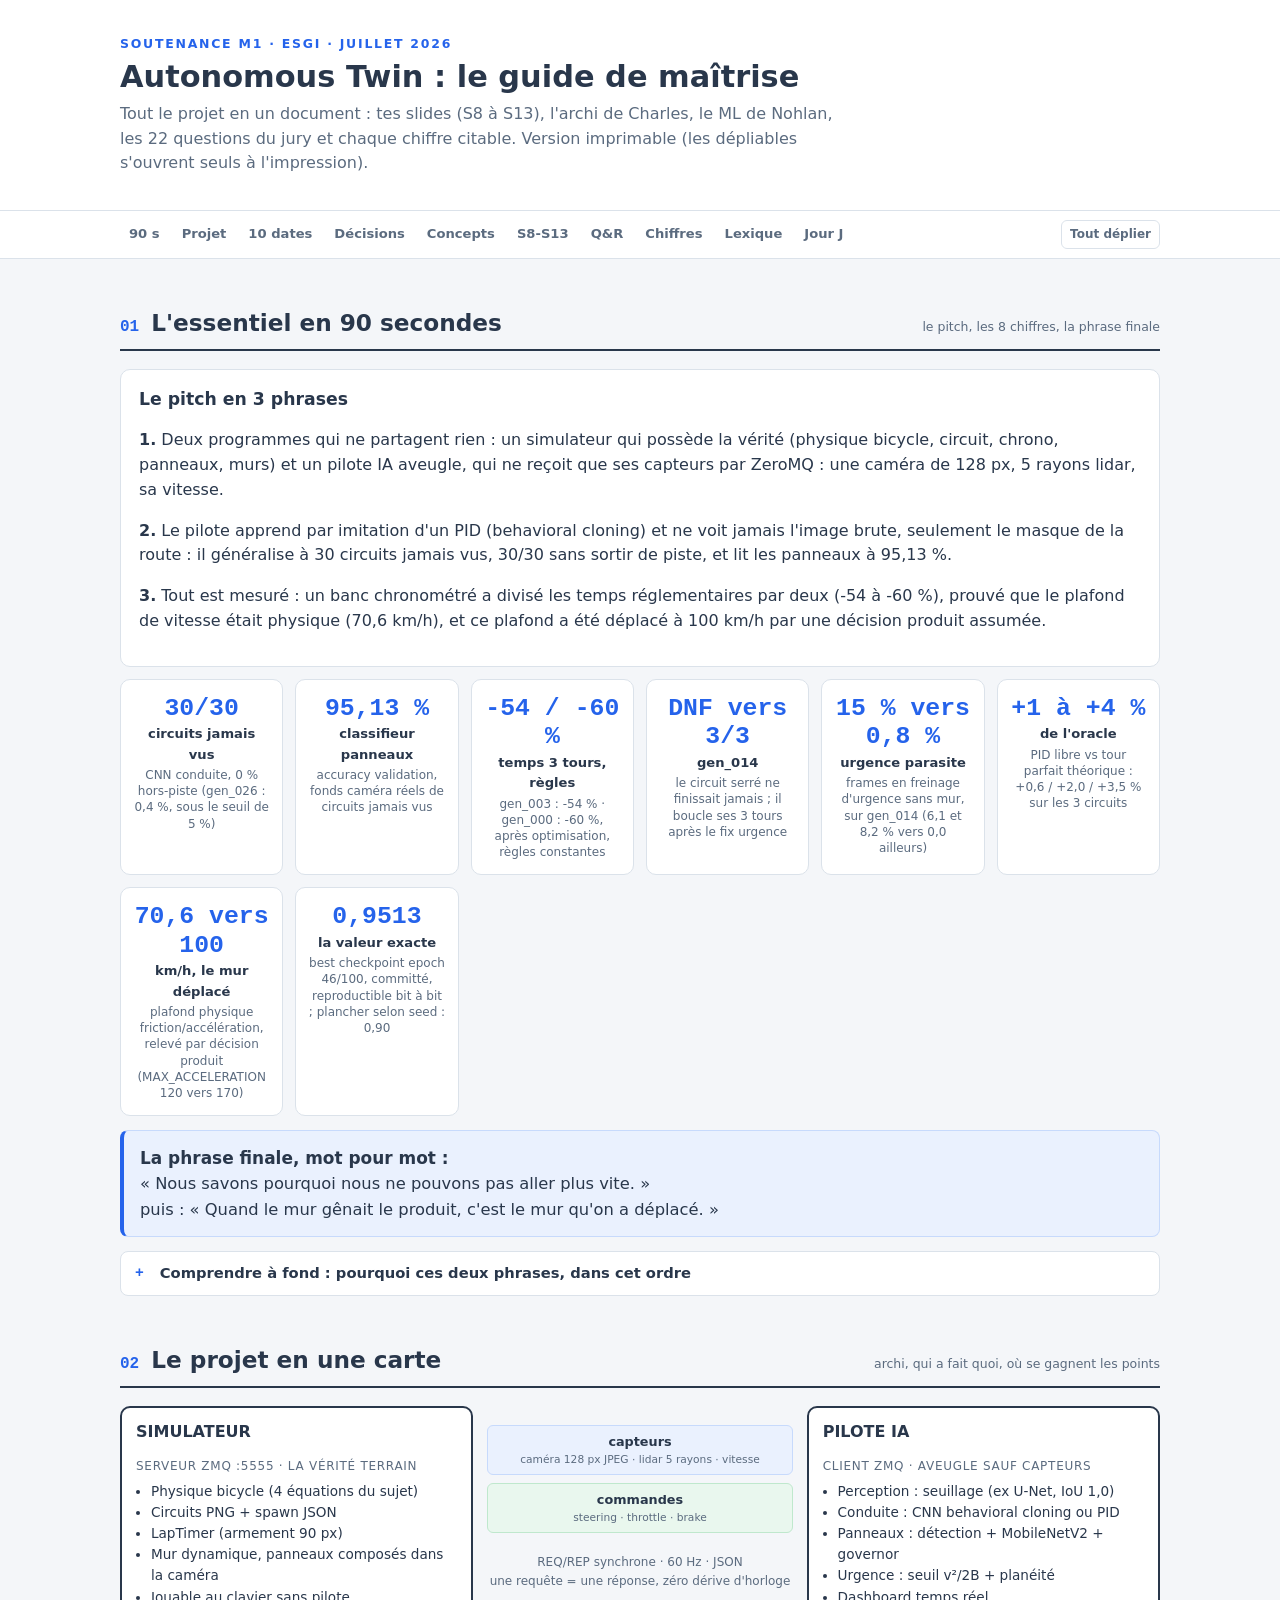
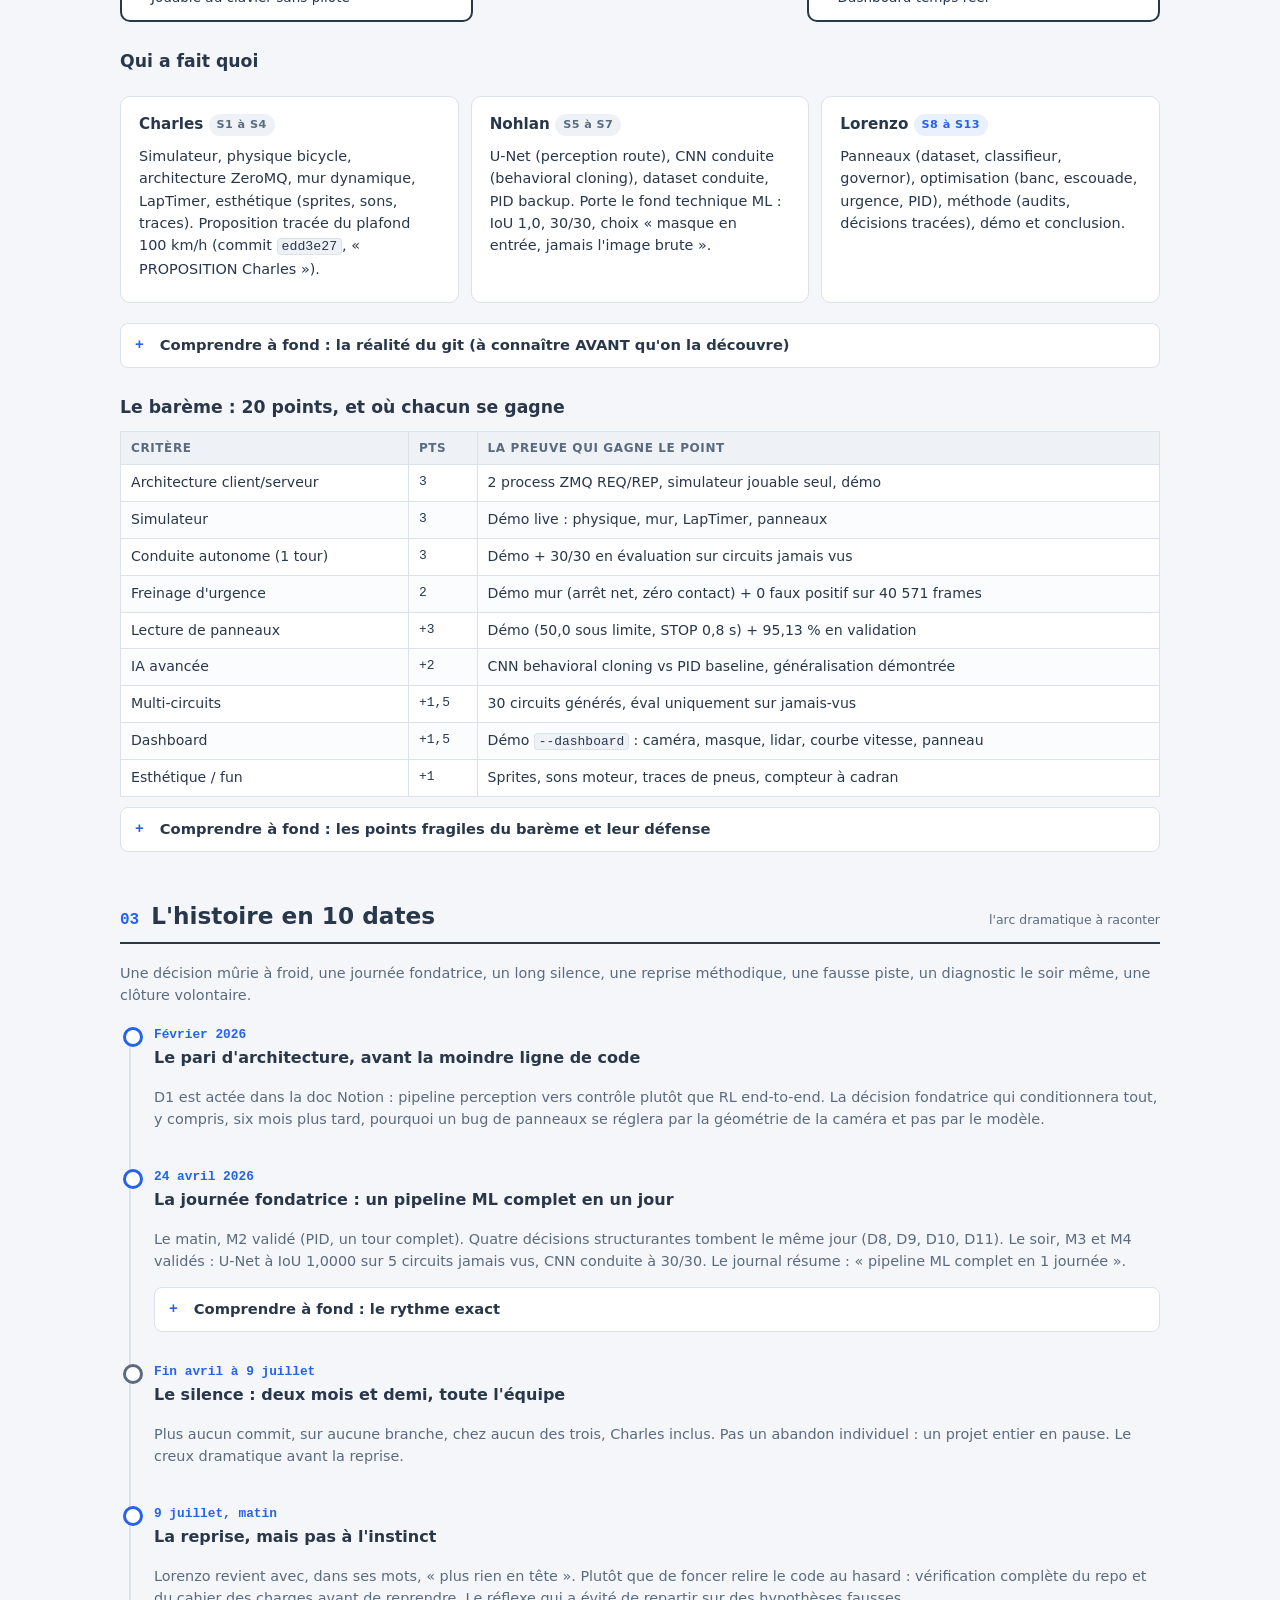
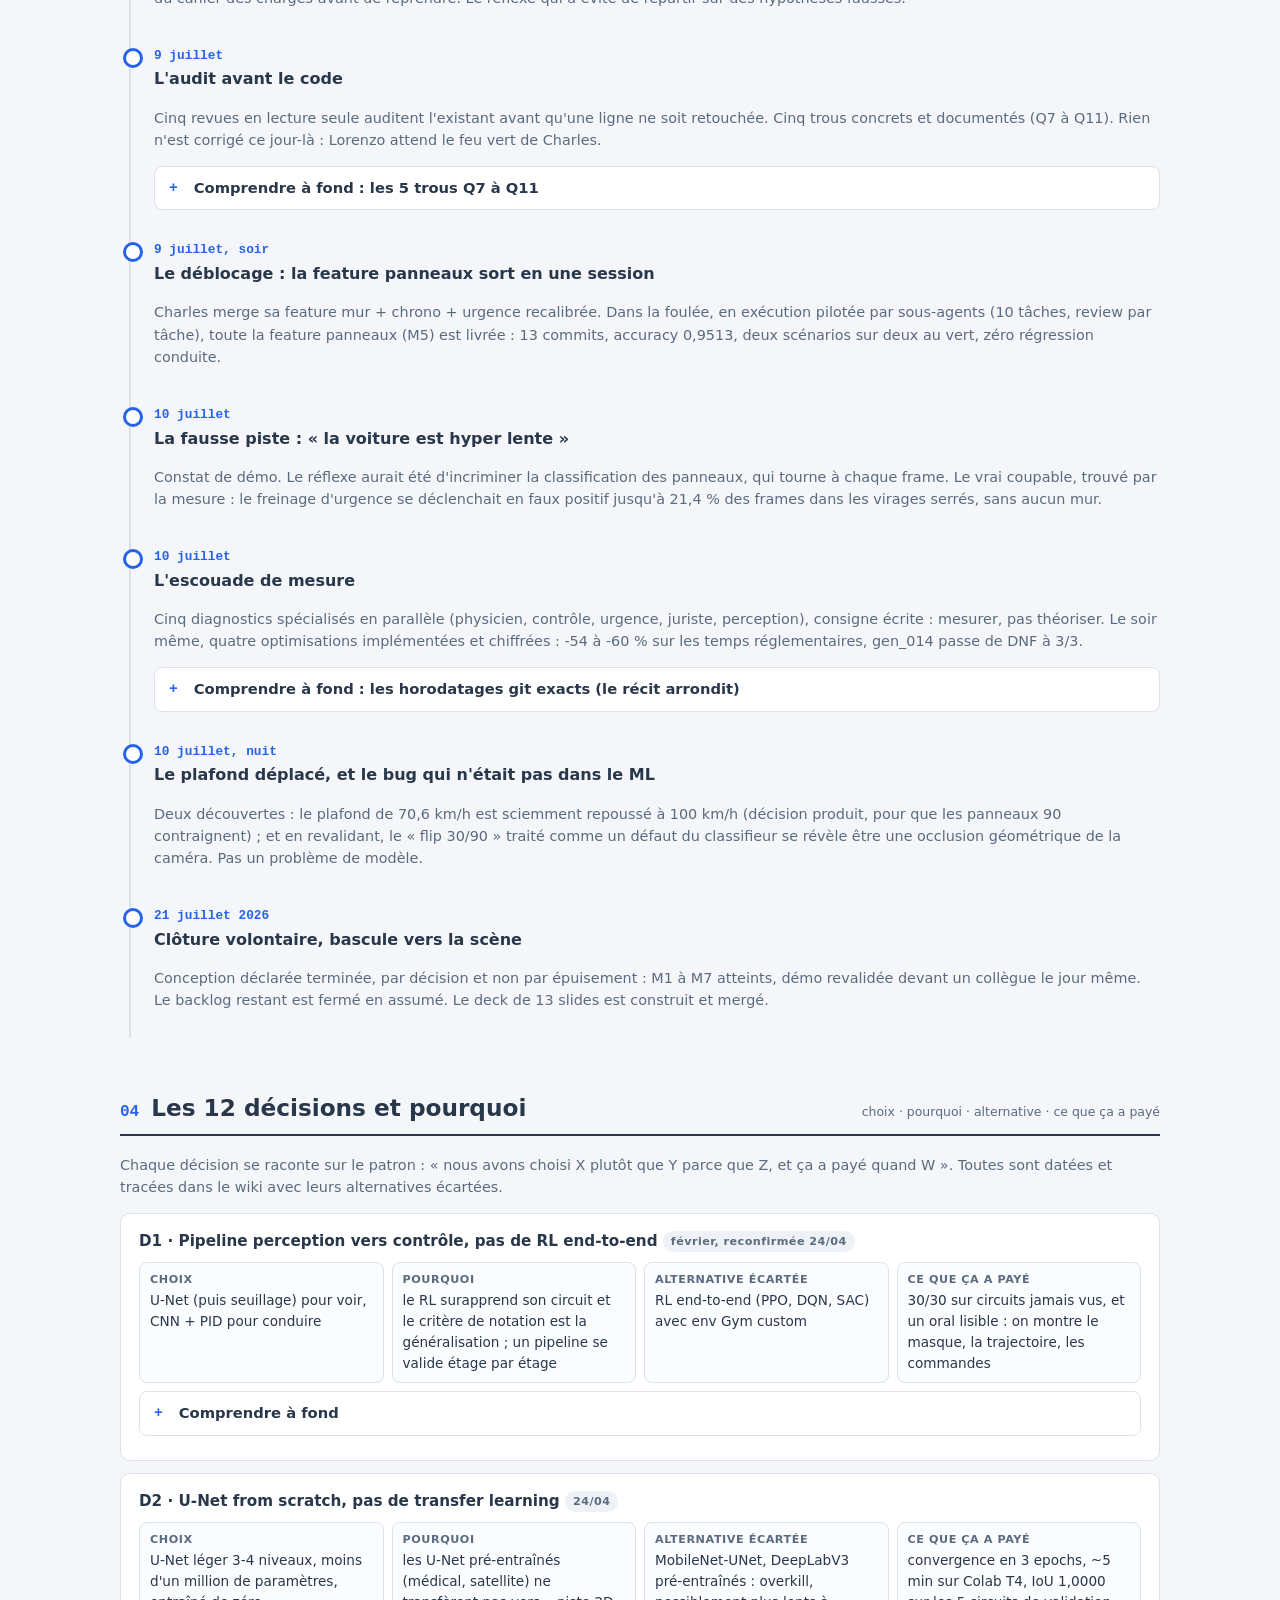
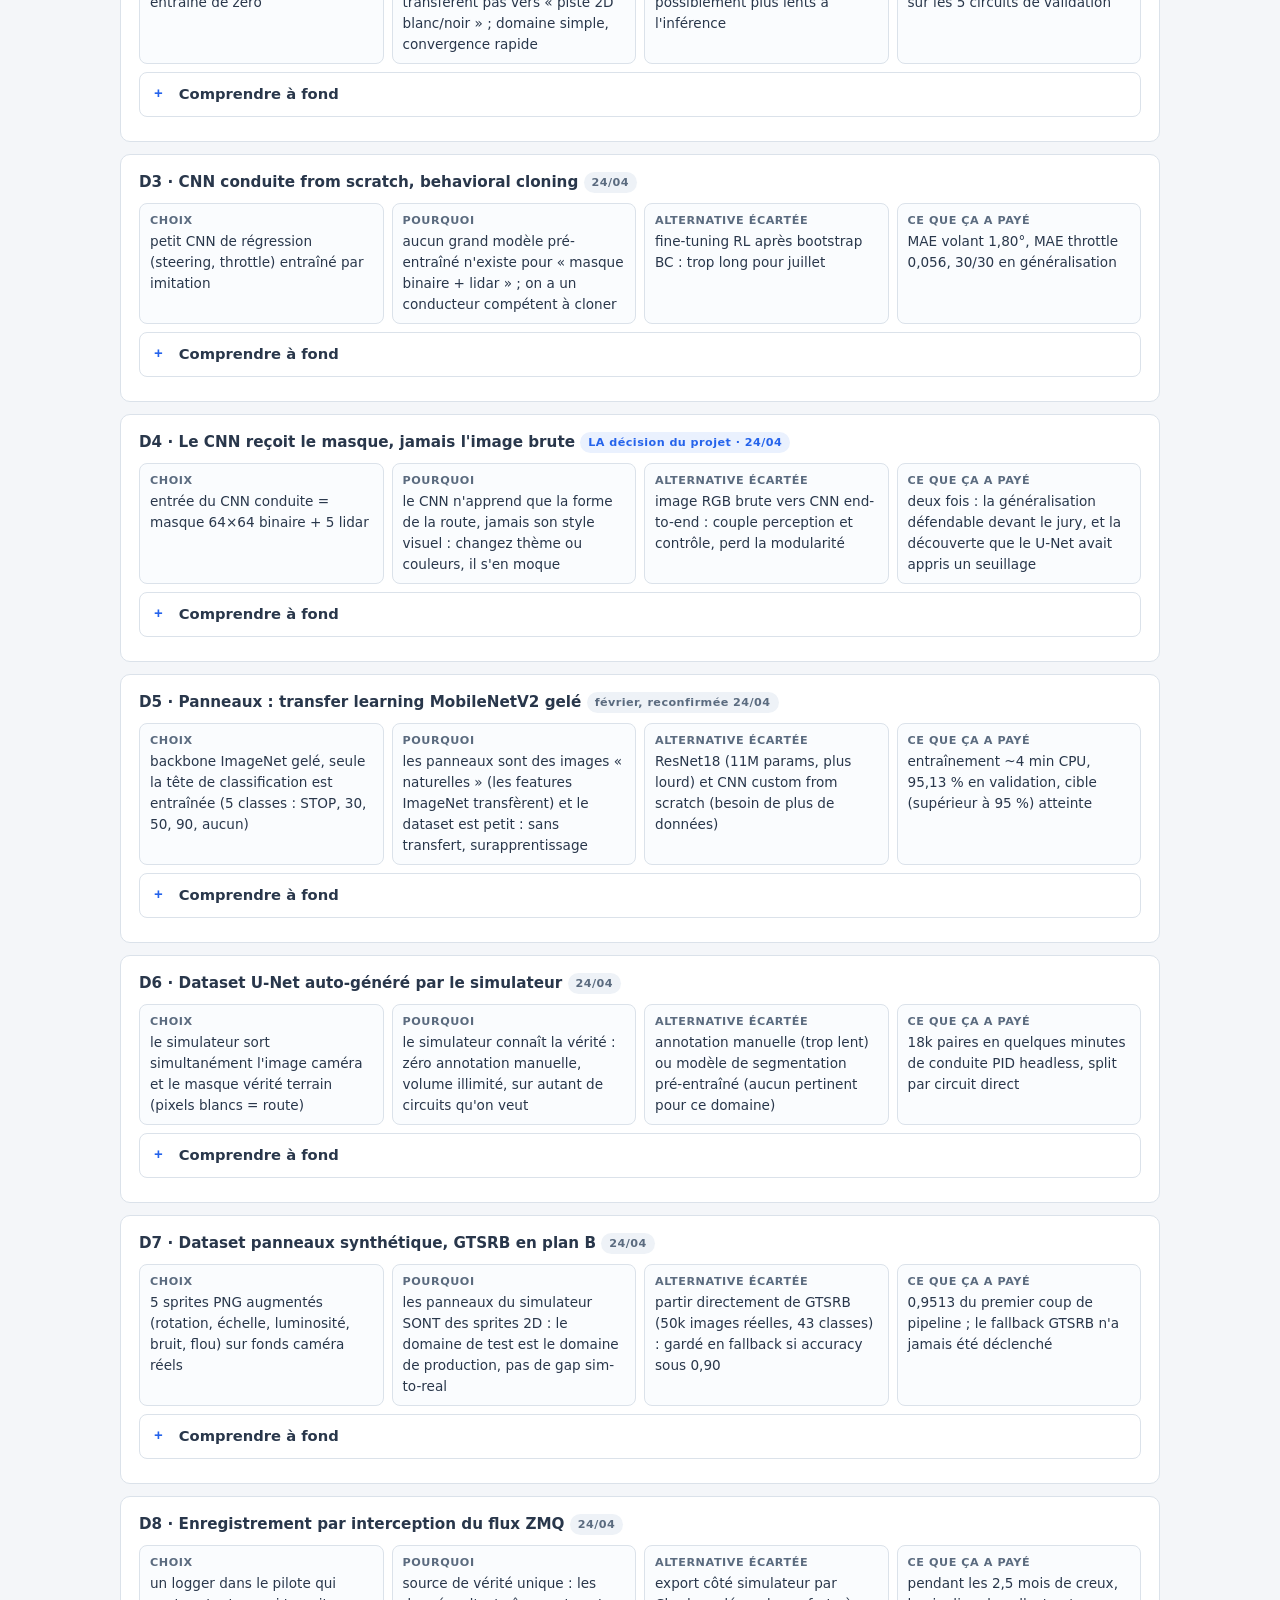
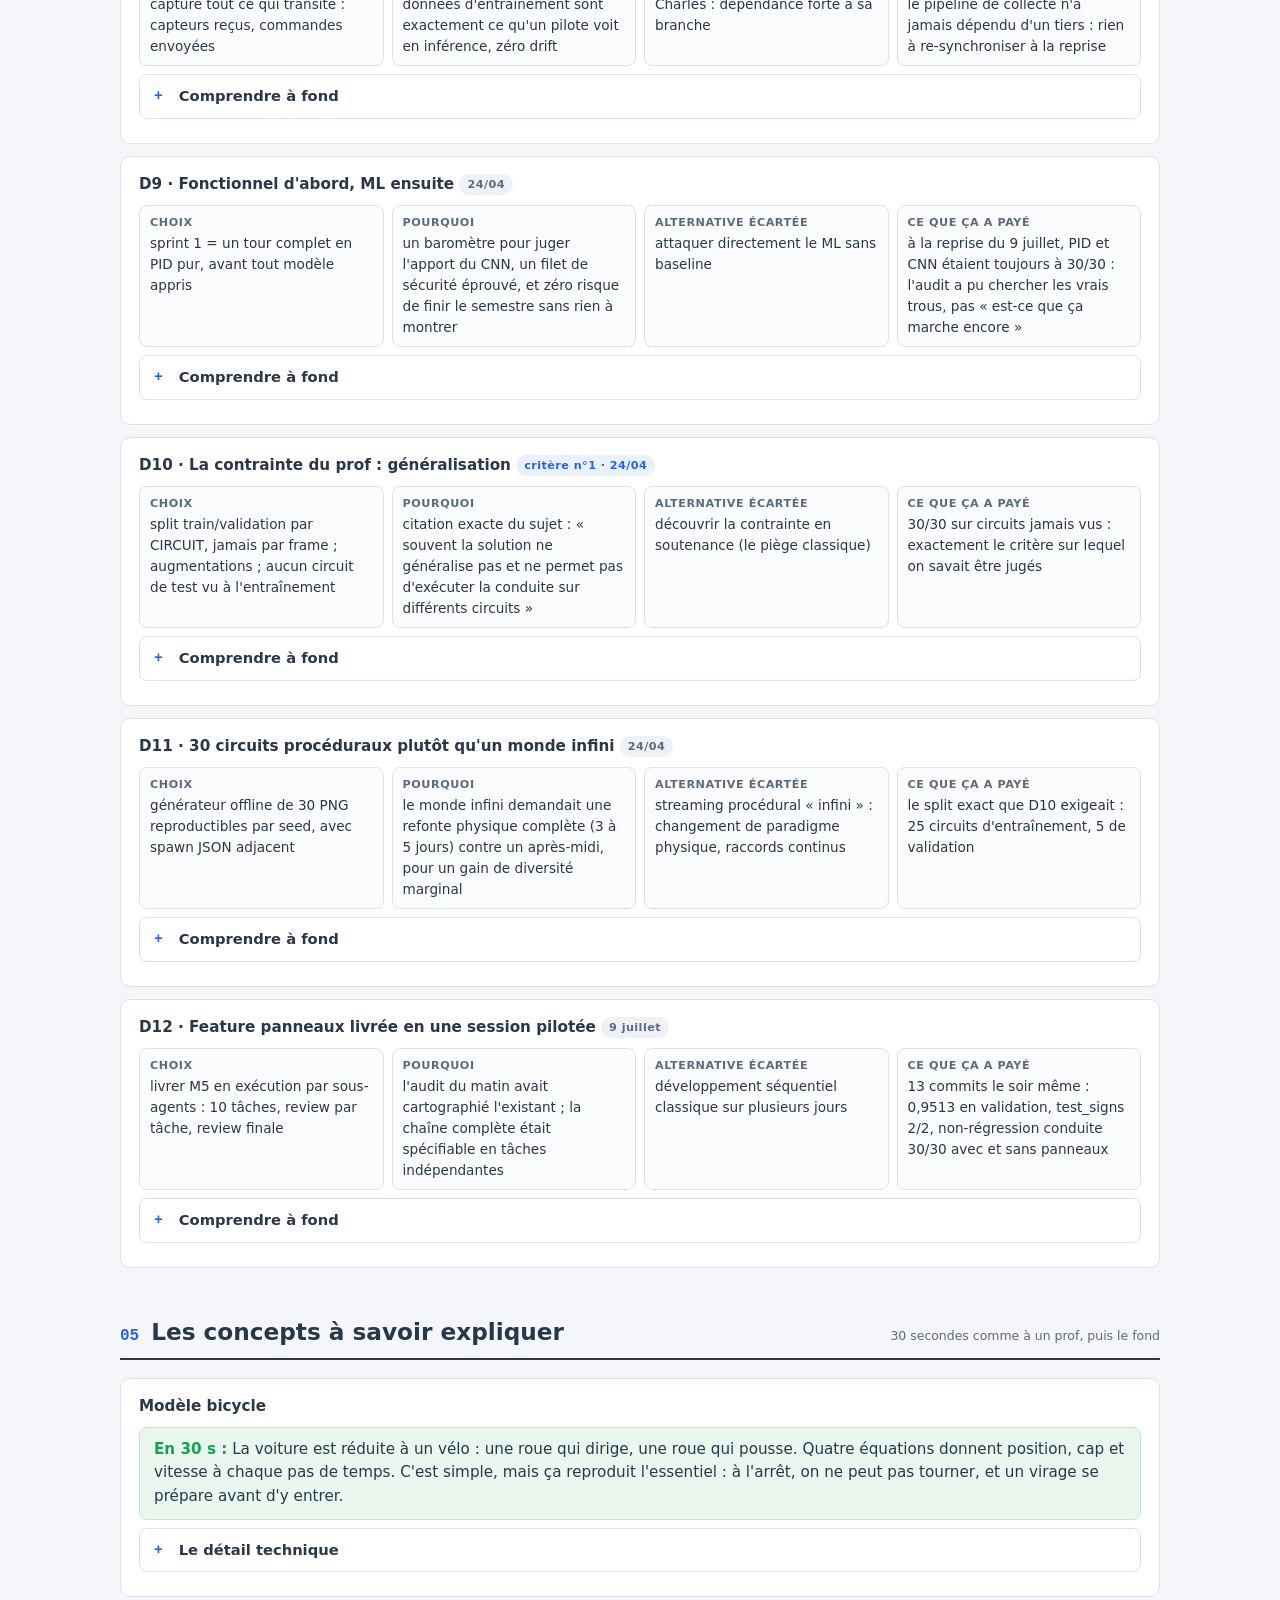
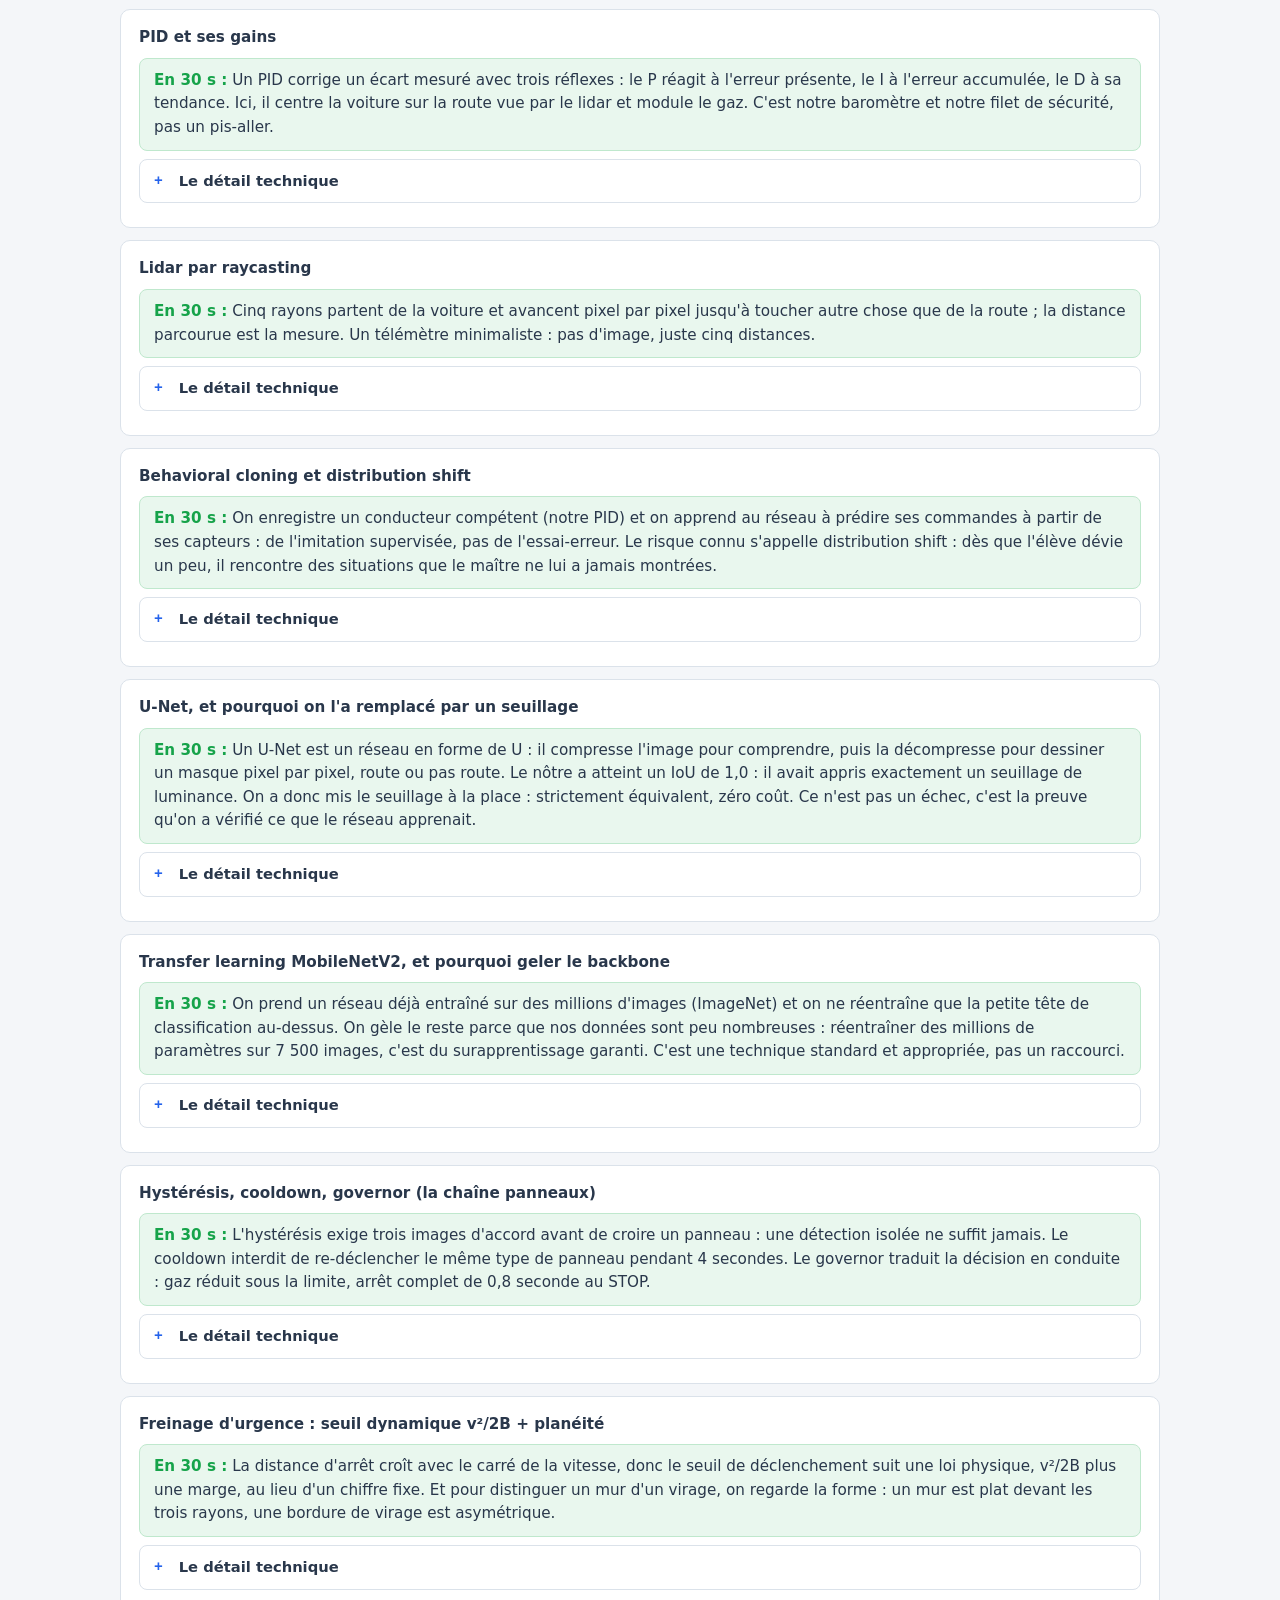
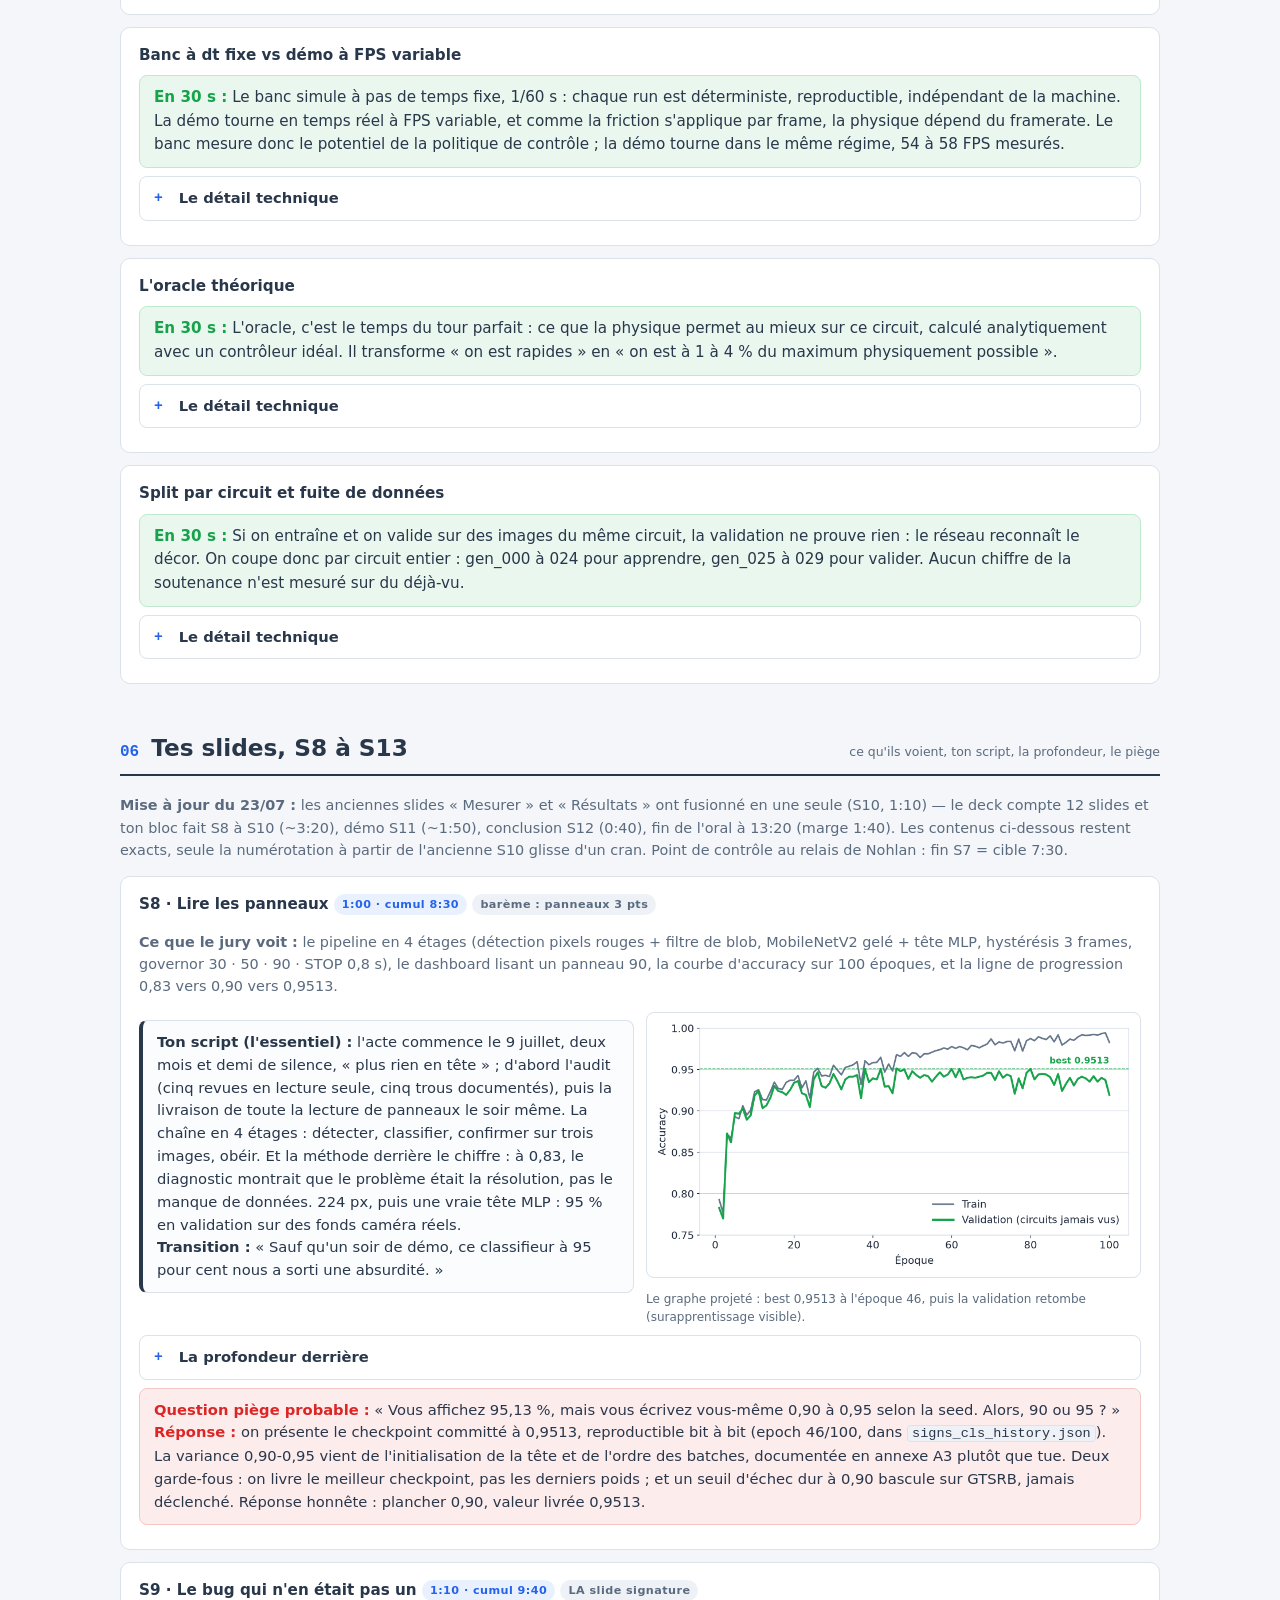
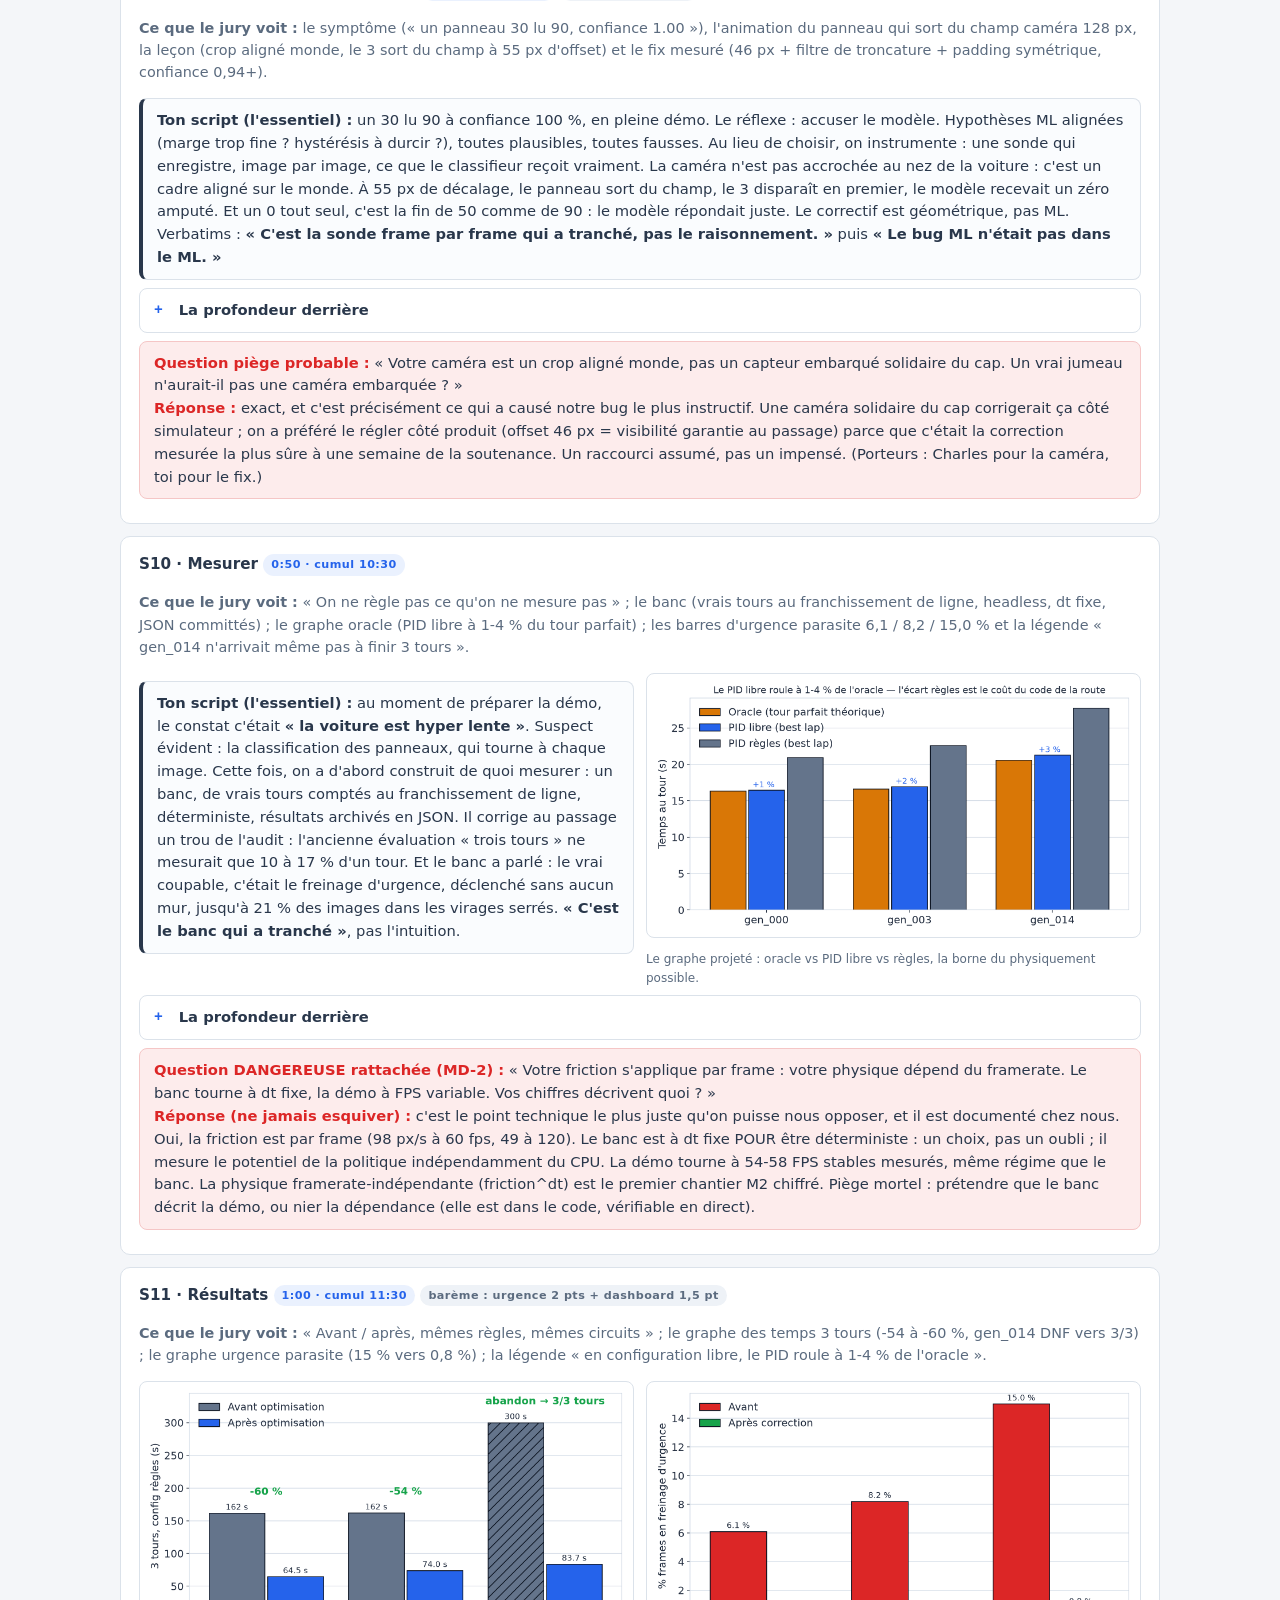
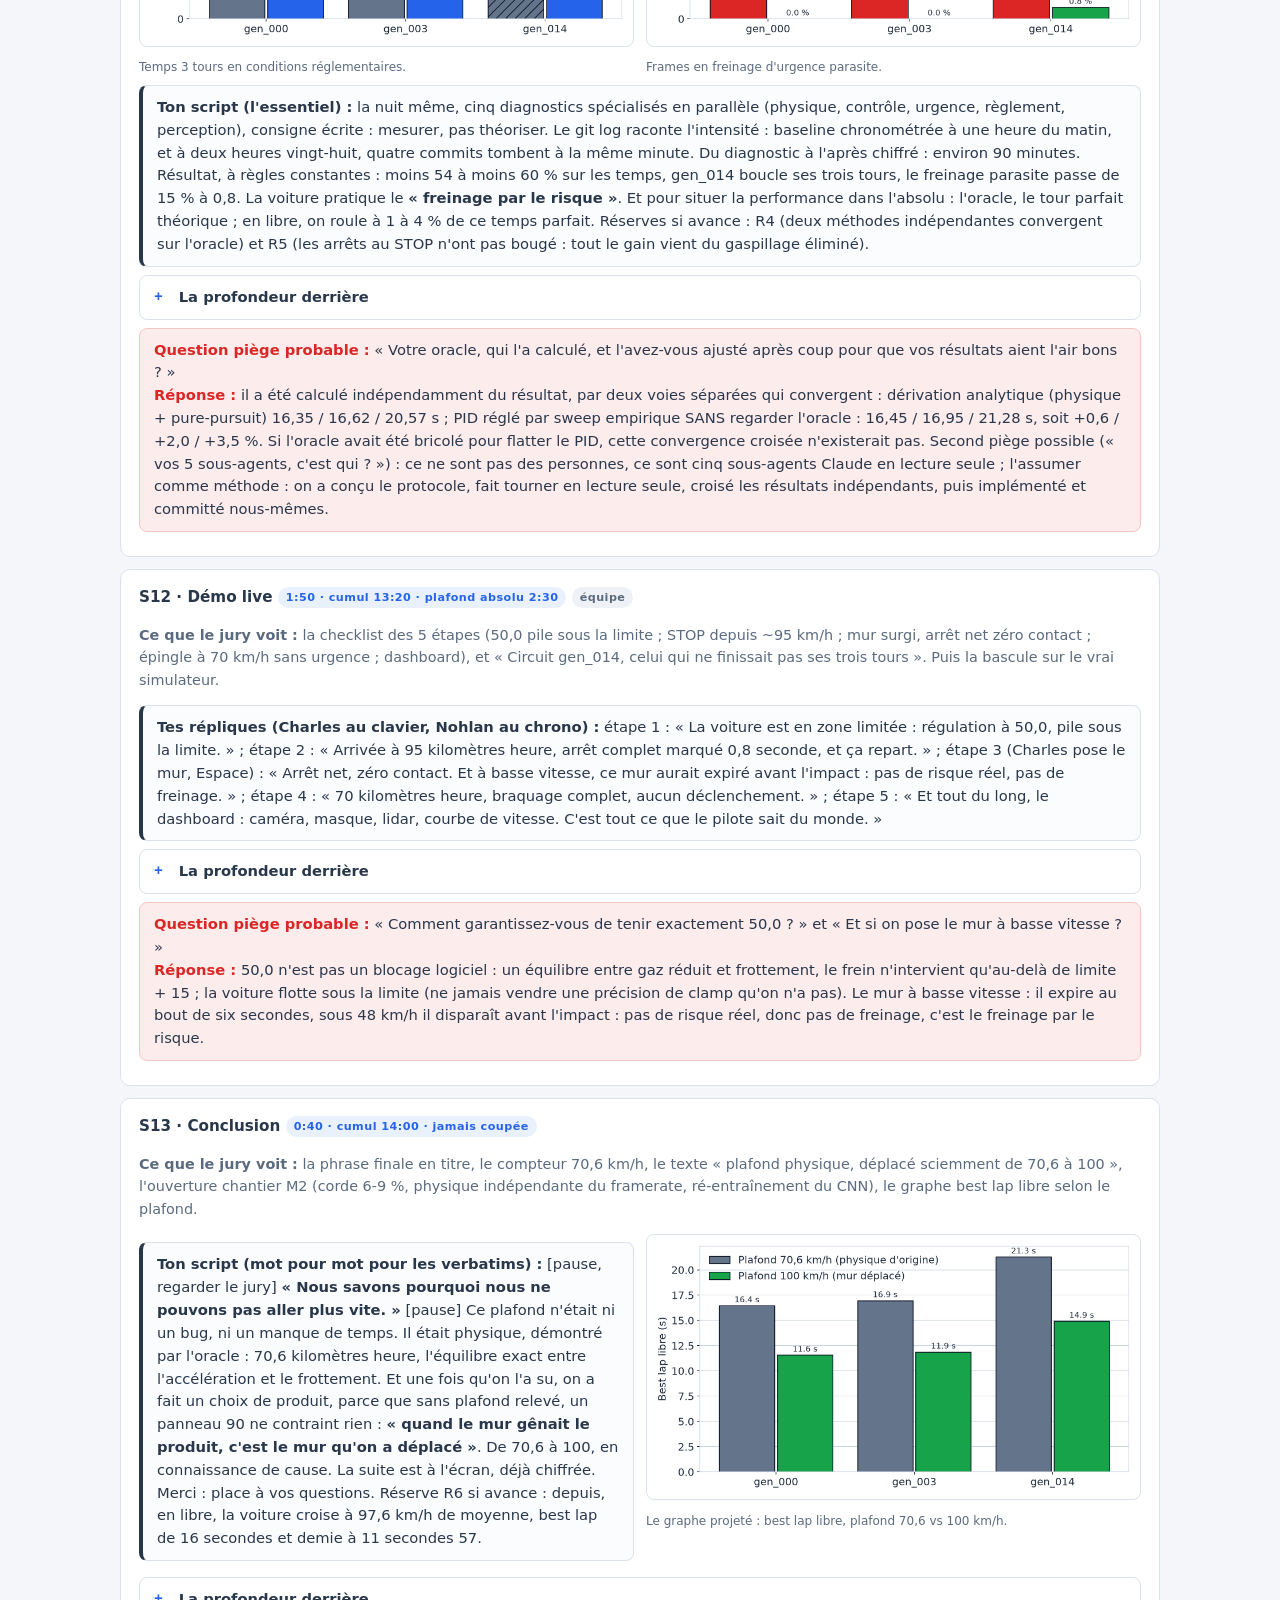
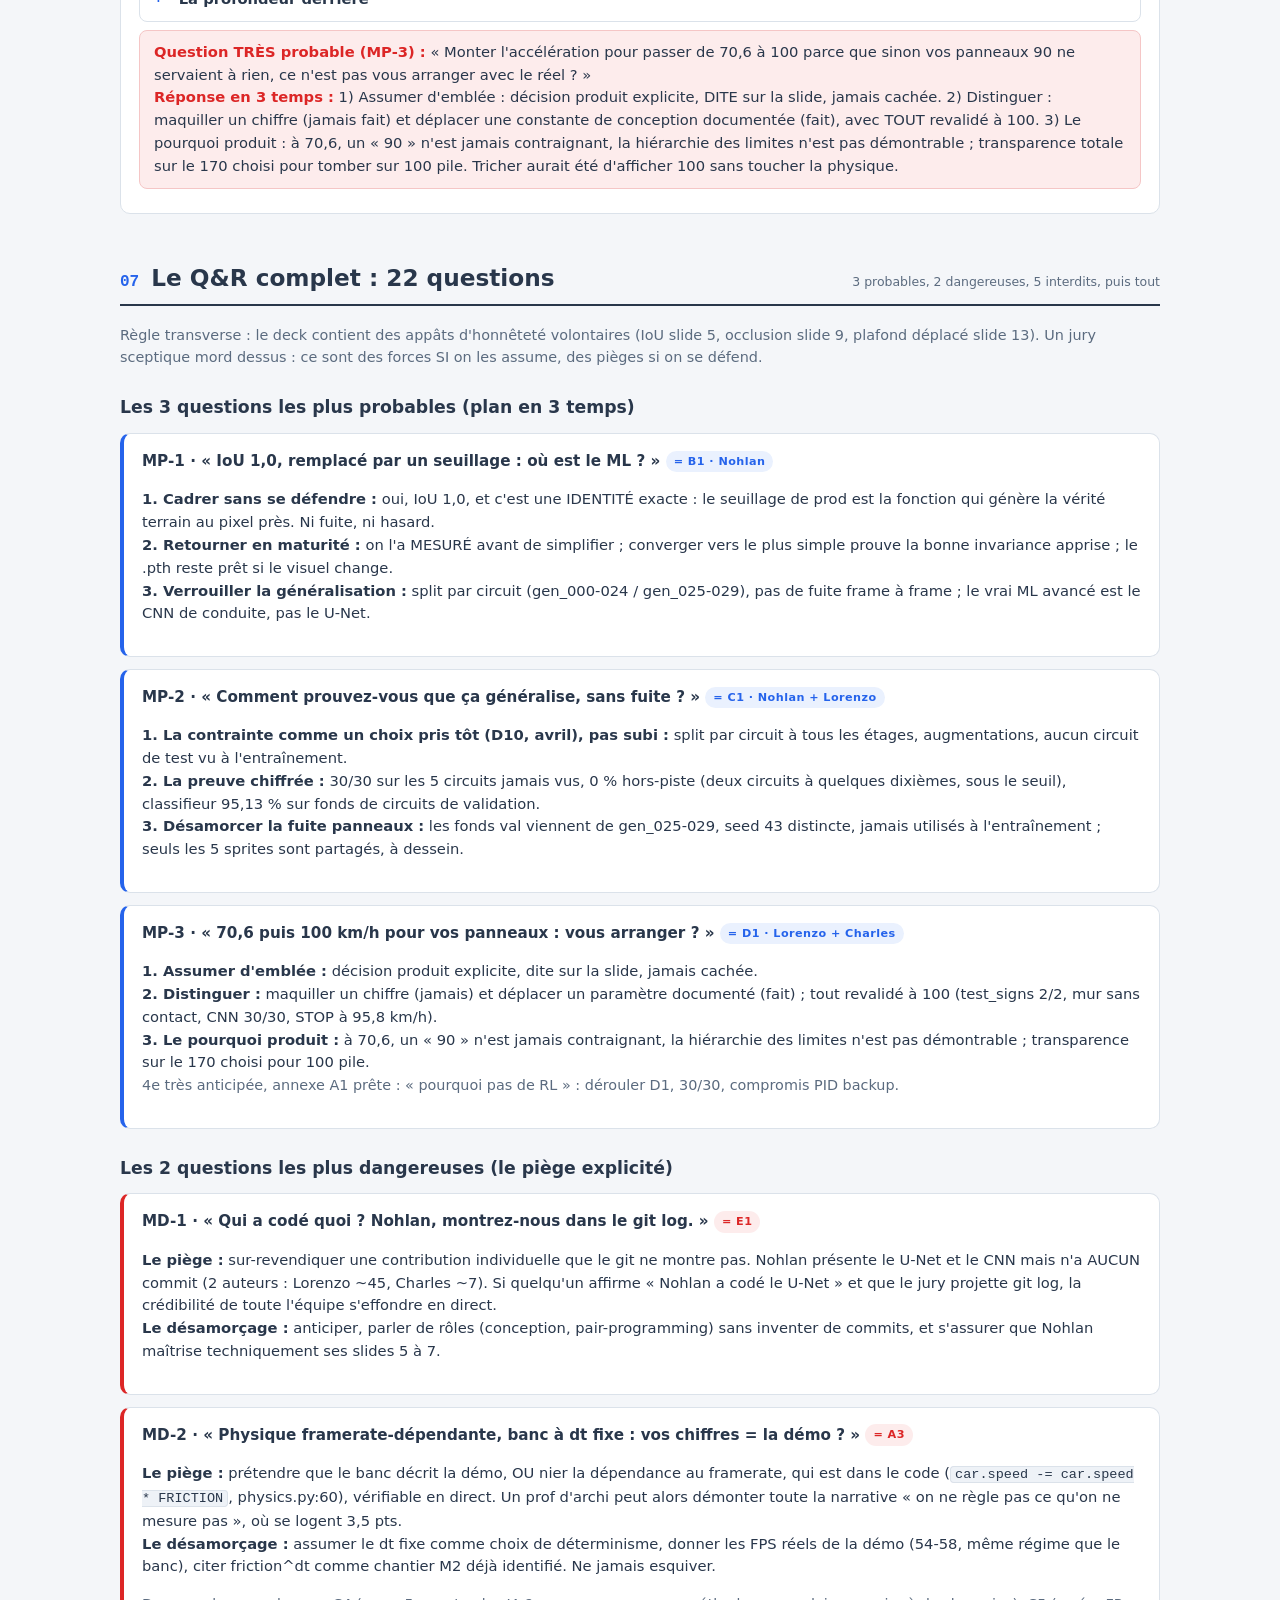
==== commit ea4c7973: "docs(soutenance): fusion S10+S11, retrait du bareme affiche, passe anti-jargon IA, .bat de demo Sur " ====
--- a/docs/soutenance/GUIDE.html
+++ b/docs/soutenance/GUIDE.html
@@ -650,7 +650,7 @@
 <!-- ================================================================ -->
 <section class="bloc" id="slides">
   <div class="numtitre"><span class="n">06</span><h2>Tes slides, S8 à S13</h2><span class="obj">ce qu'ils voient, ton script, la profondeur, le piège</span></div>
-  <p class="voit">Ton bloc : S8 à S11 (~4:00), démo S12 en équipe (~1:50), conclusion S13 (0:40). Point de contrôle en prenant le relais de Nohlan : fin S7 = cible 7:30. Si 7:50 ou plus : coupes C2 (phrase « 10 à 17 % » en S10) et C3 (phrase « 90 minutes » en S11). Si 7:15 ou moins : réserves R4 et R5 autorisées.</p>
+  <p class="voit"><b>Mise à jour du 23/07 :</b> les anciennes slides « Mesurer » et « Résultats » ont fusionné en une seule (S10, 1:10) — le deck compte 12 slides et ton bloc fait S8 à S10 (~3:20), démo S11 (~1:50), conclusion S12 (0:40), fin de l'oral à 13:20 (marge 1:40). Les contenus ci-dessous restent exacts, seule la numérotation à partir de l'ancienne S10 glisse d'un cran. Point de contrôle au relais de Nohlan : fin S7 = cible 7:30.</p>
 
   <div class="carte">
     <h4 style="margin-top:0">S8 · Lire les panneaux <span class="badge b-blue">1:00 · cumul 8:30</span> <span class="badge b-gris">barème : panneaux 3 pts</span></h4>
